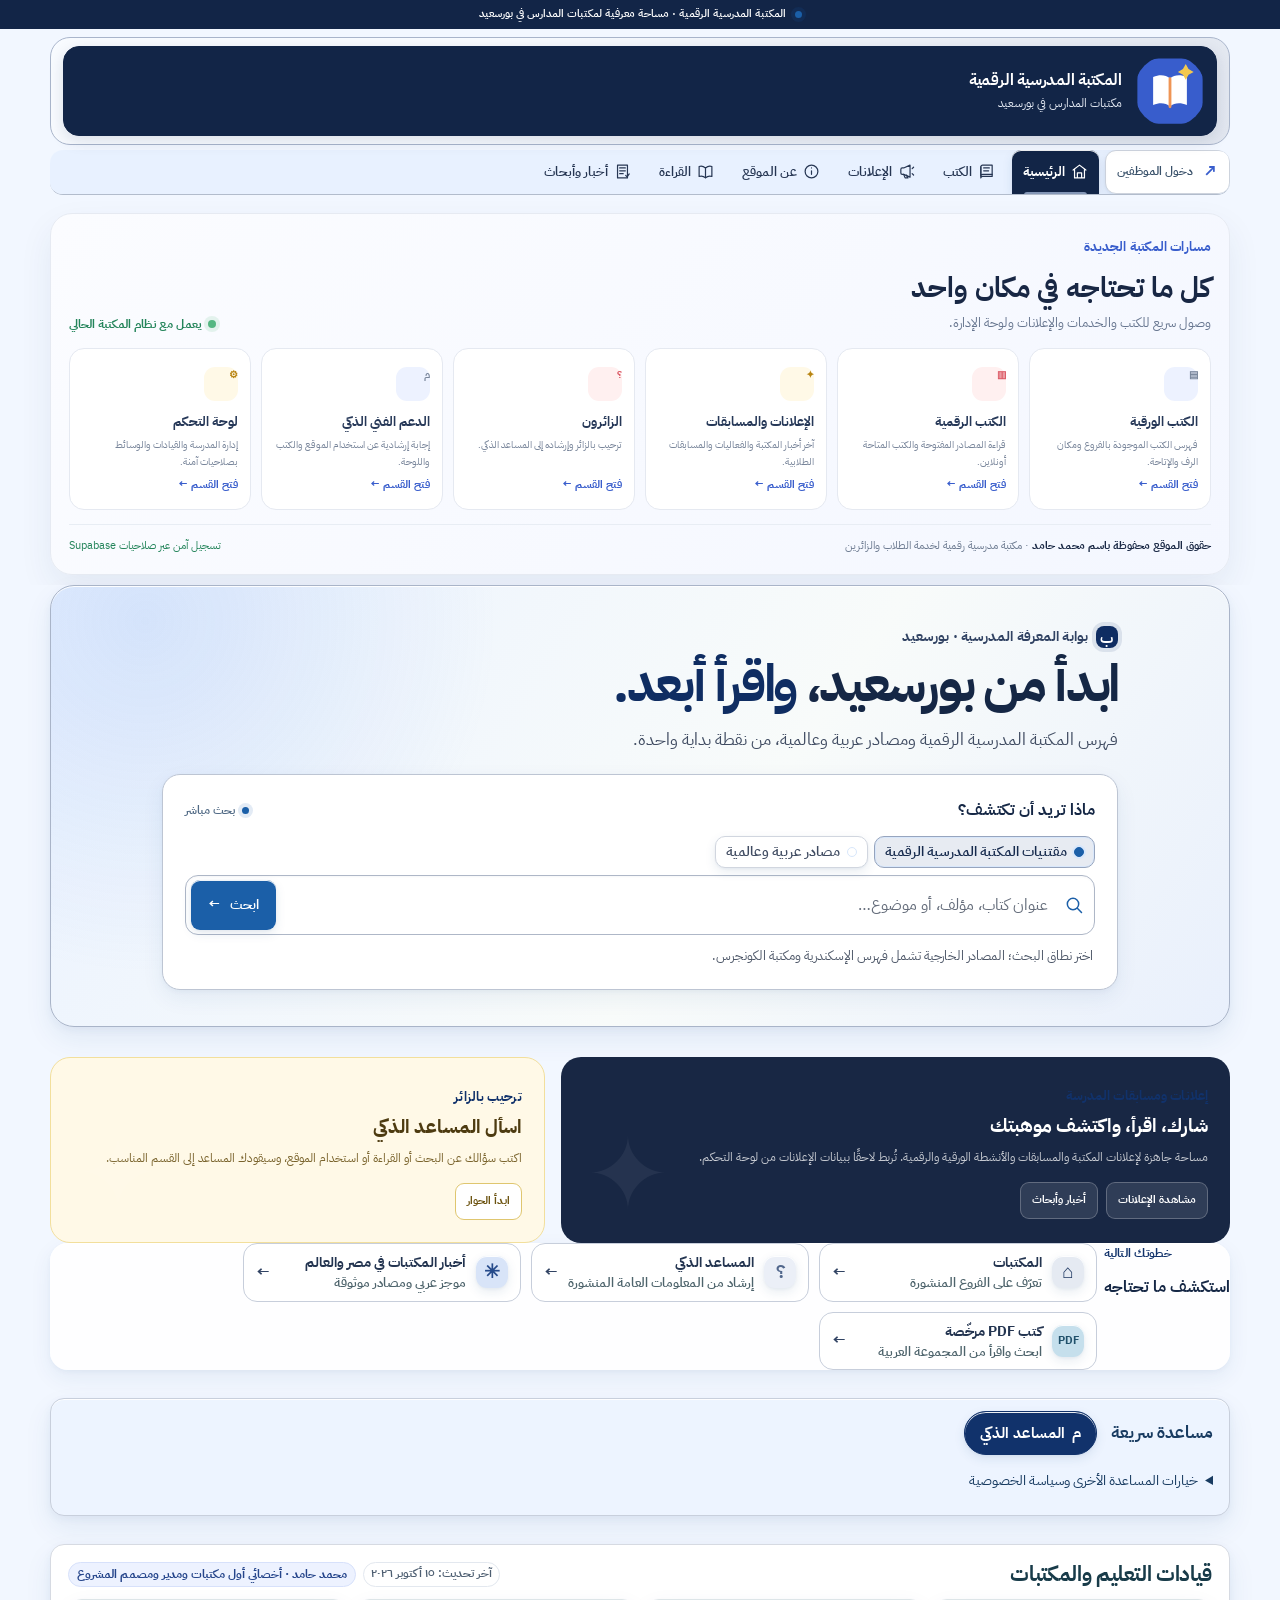
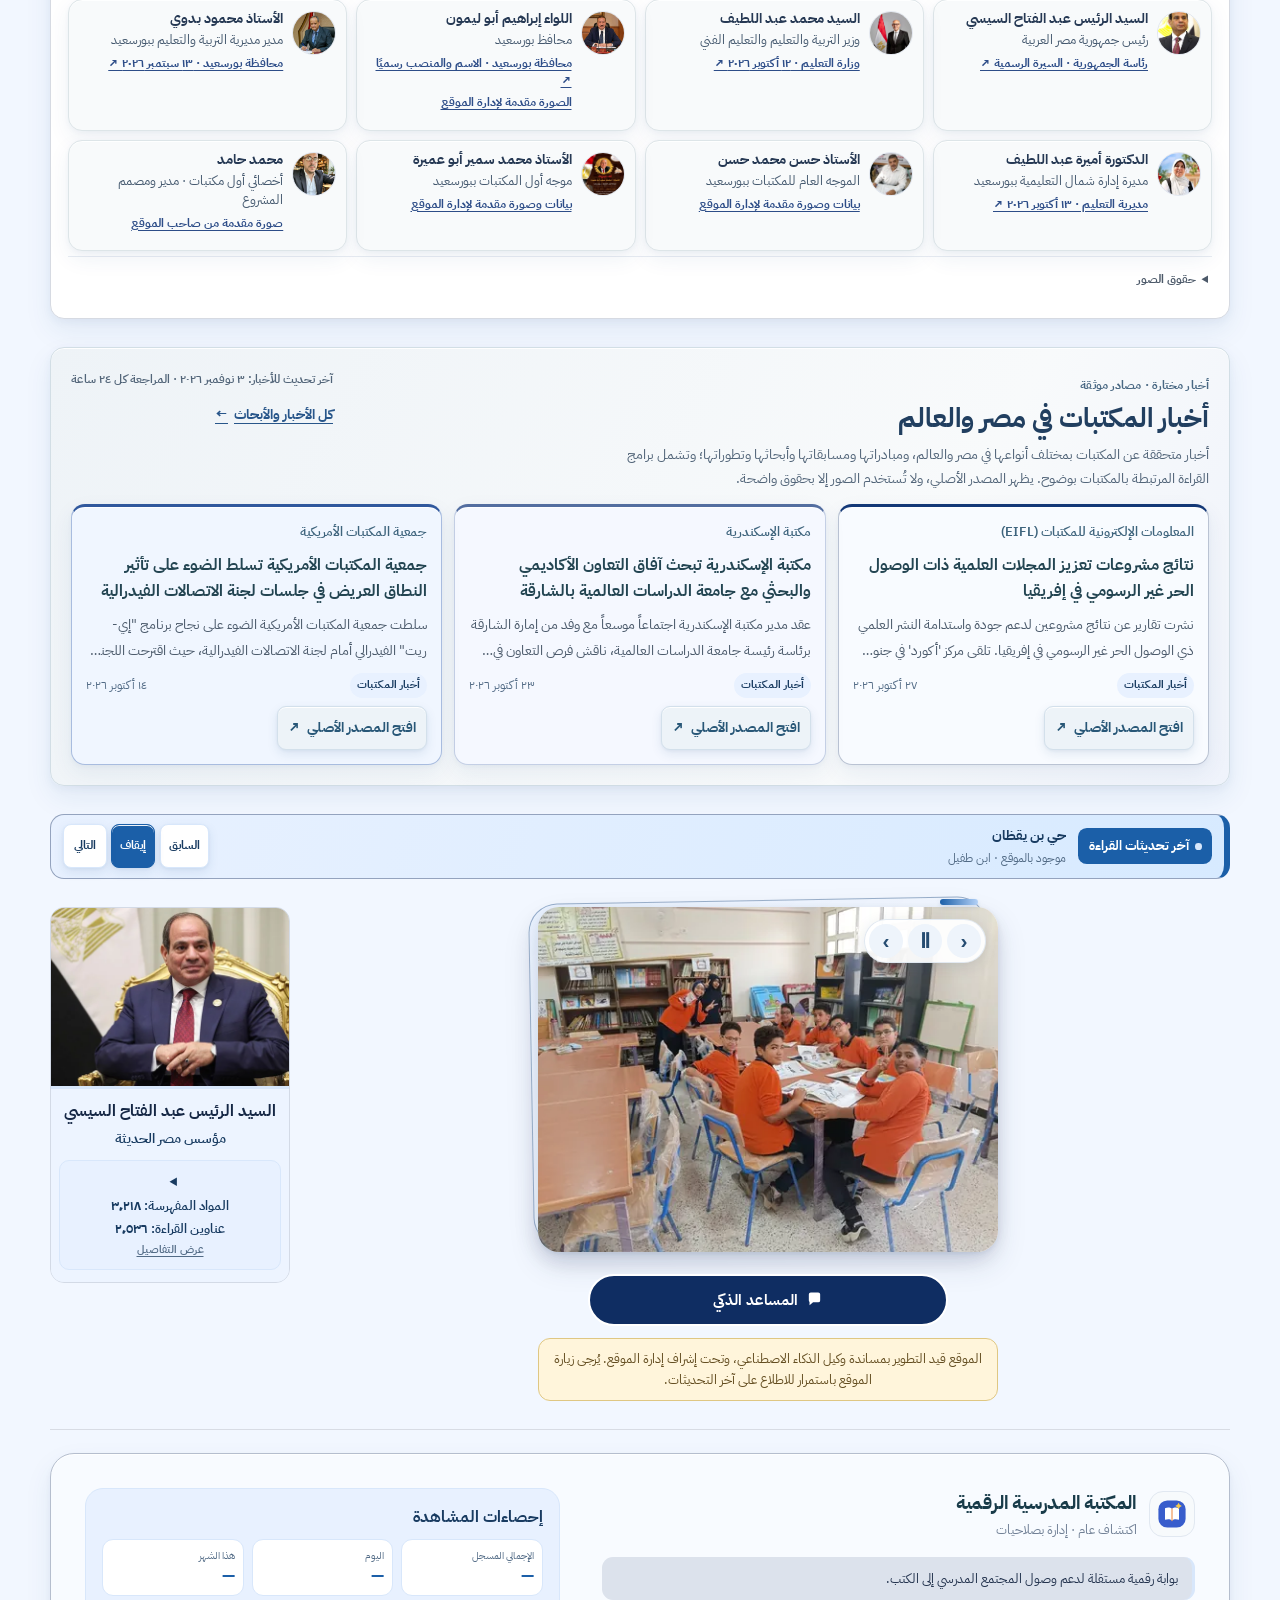
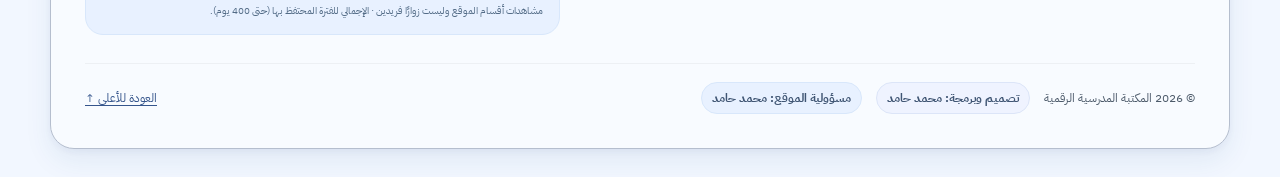
==== index.html @ 730589f3 "fix: recover staff login after network errors Apply the reviewed staff-login recovery change and its" ====
<!doctype html>
<script type="module" src="portal-upgrade.js?v=935579dff7d8c412"></script>
<html lang="ar" dir="rtl">
<head>
  <meta charset="utf-8">
  <meta name="viewport" content="width=device-width, initial-scale=1">
  <meta name="theme-color" content="#f6f8fc">
  <meta name="description" content="المكتبة المدرسية الرقمية لخدمة مكتبات المدارس في بورسعيد: ابحث عن الكتب، واستكشف القراءة الرقمية، وتابع أخبار التعليم والبحوث المفتوحة من مصادرها الأصلية.">
  <meta property="og:title" content="المكتبة المدرسية الرقمية | كتابك أقرب">
  <meta property="og:description" content="المكتبة المدرسية الرقمية لخدمة مكتبات المدارس في بورسعيد: ابحث عن الكتب، واستكشف القراءة الرقمية، وتابع أخبار التعليم والبحوث المفتوحة من مصادرها الأصلية.">
  <meta property="og:site_name" content="المكتبة المدرسية الرقمية">
  <meta property="og:locale" content="ar_EG">
  <meta property="og:type" content="website">
  <title>المكتبة المدرسية الرقمية — كتابك أقرب</title>
  <link rel="canonical" href="https://selim306306.github.io/borsaid-school-library/">
  <meta property="og:url" content="https://selim306306.github.io/borsaid-school-library/">
  <meta property="og:image" content="https://selim306306.github.io/borsaid-school-library/assets/social-preview-20261018.jpg">
  <meta property="og:image:secure_url" content="https://selim306306.github.io/borsaid-school-library/assets/social-preview-20261018.jpg">
  <meta property="og:image:type" content="image/jpeg">
  <meta property="og:image:width" content="1200">
  <meta property="og:image:height" content="630">
  <meta property="og:image:alt" content="المكتبة المدرسية الرقمية: بطاقة تعريفية تحمل عبارة «كتابك أقرب»، إلى جوار صورة رفوف كتب.">
  <meta name="twitter:card" content="summary_large_image">
  <meta name="twitter:title" content="المكتبة المدرسية الرقمية | كتابك أقرب">
  <meta name="twitter:description" content="المكتبة المدرسية الرقمية لخدمة مكتبات المدارس في بورسعيد: ابحث عن الكتب، واستكشف القراءة الرقمية، وتابع أخبار التعليم والبحوث المفتوحة من مصادرها الأصلية.">
  <meta name="twitter:image" content="https://selim306306.github.io/borsaid-school-library/assets/social-preview-20261018.jpg">
  <meta name="twitter:image:alt" content="المكتبة المدرسية الرقمية: بطاقة تعريفية تحمل عبارة «كتابك أقرب»، إلى جوار صورة رفوف كتب.">
  <link rel="icon" href="assets/mark.svg" type="image/svg+xml">
  <link rel="preconnect" href="https://fonts.googleapis.com">
  <link rel="preconnect" href="https://fonts.gstatic.com" crossorigin>
  <link href="https://fonts.googleapis.com/css2?family=IBM+Plex+Sans+Arabic:wght@400;500;600;700&display=swap" rel="stylesheet">
  <link rel="preconnect" href="https://esm.sh">
  <link rel="preconnect" href="https://eahptkwvjcnixlzlyznh.supabase.co" crossorigin>
  <link rel="preload" as="image" href="assets/header-feature-image-initial-ffd841114ce7dbe1.webp" fetchpriority="high">
  <link rel="stylesheet" href="site-bundle.css?v=4c4b52fe78ff7c58">
  <script type="module" src="school-branding-bootstrap.mjs?v=aa669c7d4430fade"></script>
  <script type="module" src="site-media-public.js?v=32e20cc432e340e7"></script>
  <script type="module" src="header-photo-carousel.js?v=7c4d773d0678a0be"></script>
  <script type="module" src="app.js?v=72667e072dc70d47"></script>
  <script type="module" src="book-catalog-assistant.js?v=da14aa037db0a967"></script>
  <script type="module" src="global-reading.js?v=5d64ca08e2de5f20"></script>
  <script type="module" src="education-research.js?v=e1dbe97e4e150c92"></script>
  <script type="module" src="site-news.js?v=85e2eaef806667c1"></script>
  <script type="module" src="open-books-live.js?v=6ca36f074c417c7b"></script>
  <script type="module" src="external-reading.js?v=75ce395ccdb7335a"></script>
  <script type="module" src="book-updates-ticker.js?v=5f6e54226ae352e1"></script>
  <script type="module" src="visitor-questions.js?v=0ae216eae071d531"></script>
  <script defer src="image-viewer.js?v=5ee695f637142162"></script>
  <script type="module" src="header-reading-summary.js?v=e1c3ffc60f46dd37"></script>
</head>
<body>
  <a class="skip-link" href="#top">تجاوز إلى المحتوى</a>
  <div class="announcement"><span class="announcement-dot"></span> المكتبة المدرسية الرقمية · مساحة معرفية لمكتبات المدارس في بورسعيد</div>
  <header class="site-header">
    <a class="brand" id="siteBrand" href="#top" aria-label="المكتبة المدرسية الرقمية">
      <span class="brand-logo-group" id="brandLogoGroup">
        <span class="brand-flag-photo-stack">
          <img id="brandDefaultLogo" width="144" height="144" loading="eager" fetchpriority="high" decoding="async" src="assets/mark.svg" alt="">
        </span>
        <img class="brand-logo-extra" id="brandGovernorateLogo" alt="شعار محافظة بورسعيد" width="34" height="34" hidden>
      </span>
      <span class="brand-copy"><strong id="siteBrandTitle">المكتبة المدرسية الرقمية</strong><span class="brand-school-identities" id="siteBrandSubtitle" aria-label="المدارس المشاركة">مكتبات المدارس في بورسعيد</span></span>
    </a>
    <nav class="desktop-nav" aria-label="التنقل الرئيسي">
      <a href="#discover">اكتشف الكتب</a>
      <a href="#branches">المكتبات</a>
      <a href="#visitorAssistant">المساعد الذكي</a>
      <a href="#features">ماذا يقدّم الموقع؟</a>
    </nav>

  </header>
  <nav class="mobile-nav section-wrap" aria-label="تنقل سريع">
    <a href="#discover">اكتشف الكتب</a>
    <a href="#branches">المكتبات</a>
    <a href="#visitorAssistant">المساعد الذكي</a>
    <a href="#features">مزايا الموقع</a>
  </nav>
  <nav class="site-tabs section-wrap" id="visitorTabs" aria-label="أقسام الموقع">
    <button class="button button-outline staff-open staff-nav-button" id="staffOpen" type="button"><span class="staff-icon" aria-hidden="true">↗</span><span class="staff-label">دخول الموظفين</span></button>
    <div class="site-view-tabs" role="tablist" aria-orientation="horizontal">
      <button class="view-tab active" id="homeTab" type="button" role="tab" aria-selected="true" aria-controls="homeView" tabindex="0" data-view="home"><svg class="view-tab-icon" viewBox="0 0 24 24" aria-hidden="true"><path d="m3 10 9-7 9 7"></path><path d="M5 9v12h14V9M9 21v-7h6v7"></path></svg><span>الرئيسية</span></button>
    <button class="view-tab" id="discoverTab" type="button" role="tab" aria-selected="false" aria-controls="discoverView" tabindex="-1" data-view="discover"><svg class="view-tab-icon" viewBox="0 0 24 24" aria-hidden="true"><path d="M4 5.5A2.5 2.5 0 0 1 6.5 3H20v16H6.5A2.5 2.5 0 0 0 4 21z"></path><path d="M4 5.5v13A2.5 2.5 0 0 1 6.5 16H20M8 7h8M8 11h7"></path></svg><span>الكتب</span></button>
    <button class="view-tab" id="branchesTab" type="button" role="tab" aria-selected="false" aria-controls="branchesView" tabindex="-1" data-view="branches" hidden><svg class="view-tab-icon" viewBox="0 0 24 24" aria-hidden="true"><path d="M3 21h18M5 21V7l7-4 7 4v14M9 10h.01M15 10h.01M9 14h.01M15 14h.01M10 21v-4h4v4"></path></svg><span>المكتبات</span></button>
    <button class="view-tab" id="announcementsTab" type="button" role="tab" aria-selected="false" aria-controls="announcementsView" tabindex="-1" data-view="announcements"><svg class="view-tab-icon" viewBox="0 0 24 24" aria-hidden="true"><path d="M4 14V9a2 2 0 0 1 2-2h2l9-4v17l-9-4H6a2 2 0 0 1-2-2z"></path><path d="m8 16 2 5h4l-2-4M20 8l2-2M20 15l2 2"></path></svg><span>الإعلانات</span></button>
    <button class="view-tab" id="aboutTab" type="button" role="tab" aria-selected="false" aria-controls="aboutView" tabindex="-1" data-view="about"><svg class="view-tab-icon" viewBox="0 0 24 24" aria-hidden="true"><circle cx="12" cy="12" r="9"></circle><path d="M12 11v5M12 7h.01"></path></svg><span>عن الموقع</span></button>
    <button class="view-tab" id="globalReadingTab" type="button" role="tab" aria-selected="false" aria-controls="globalReadingView" tabindex="-1" data-view="reading"><svg class="view-tab-icon" viewBox="0 0 24 24" aria-hidden="true"><path d="M12 7v14M12 7C9 4.5 5.5 4 3 5v14c3-.8 6.4-.4 9 2M12 7c3-2.5 6.5-3 9-2v14c-3-.8-6.4-.4-9 2"></path></svg><span>القراءة</span></button>
    <button class="view-tab" id="educationResearchTab" type="button" role="tab" aria-selected="false" aria-controls="educationResearchView" tabindex="-1" data-view="educationResearch"><svg class="view-tab-icon" viewBox="0 0 24 24" aria-hidden="true"><path d="M5 3h14v18H5zM8 7h8M8 11h8M8 15h5"></path><path d="m16.5 17.5 2 2 3-4"></path></svg><span>أخبار وأبحاث</span></button>
    </div>
  </nav>

  <main id="top" tabindex="-1">
    <section class="page-view page-home" id="homeView" data-view-panel="home" role="tabpanel" aria-labelledby="homeTab" tabindex="0">
      <section class="hero section-wrap portal-hero" aria-labelledby="hero-title">
        <div class="portal-layout">
          <div class="portal-main">
            <span class="eyebrow portal-kicker"><span class="portal-kicker-mark" aria-hidden="true">ب</span> بوابة المعرفة المدرسية · بورسعيد</span>
            <h1 id="hero-title">ابدأ من بورسعيد، <span class="portal-title-accent">واقرأ أبعد.</span></h1>
              <p class="portal-lede">فهرس المكتبة المدرسية الرقمية ومصادر عربية وعالمية، من نقطة بداية واحدة.</p>
            <div class="portal-search-panel">
              <div class="portal-search-heading"><strong>ماذا تريد أن تكتشف؟</strong><span><i aria-hidden="true"></i> بحث مباشر</span></div>
              <form id="homeDiscoveryForm" class="portal-search-form" role="search">
                <fieldset class="portal-scope">
                  <legend class="sr-only">اختر نطاق البحث</legend>
                  <label><input type="radio" name="homeSearchScope" value="catalog" checked><span>مقتنيات المكتبة المدرسية الرقمية</span></label>
                  <label><input type="radio" name="homeSearchScope" value="world"><span>مصادر عربية وعالمية</span></label>
                </fieldset>
                <div class="portal-search-row">
                  <span class="portal-search-icon" aria-hidden="true"><svg viewBox="0 0 24 24"><circle cx="10.8" cy="10.8" r="6.8"></circle><path d="m16 16 5 5"></path></svg></span>
                  <label class="sr-only" for="homeDiscoveryInput">عنوان كتاب أو مؤلف أو موضوع</label>
                  <input id="homeDiscoveryInput" type="search" minlength="2" maxlength="100" placeholder="عنوان كتاب، مؤلف، أو موضوع…" autocomplete="off" aria-describedby="homeSearchDescription" required>
                  <button class="button portal-search-submit" type="submit">ابحث <span aria-hidden="true">←</span></button>
                </div>
              </form>
              <p class="portal-search-description" id="homeSearchDescription">اختر نطاق البحث؛ المصادر الخارجية تشمل فهرس الإسكندرية ومكتبة الكونجرس.</p>
            </div>
          </div>

        </div>
      </section>
      <aside class="portal-side home-quick-links" aria-label="مسارات سريعة في الموقع">
        <div class="portal-side-heading"><span class="eyebrow">خطوتك التالية</span><strong>استكشف ما تحتاجه</strong></div>
        <nav class="portal-side-links">
          <a class="portal-side-link portal-side-library" href="#branches"><span class="portal-side-icon" aria-hidden="true">⌂</span><span class="portal-side-copy"><strong>المكتبات</strong><small>تعرّف على الفروع المنشورة</small></span><span class="portal-side-arrow" aria-hidden="true">←</span></a>
          <a class="portal-side-link portal-side-assistant" href="#visitorAssistant"><span class="portal-side-icon" aria-hidden="true">؟</span><span class="portal-side-copy"><strong>المساعد الذكي</strong><small>إرشاد من المعلومات العامة المنشورة</small></span><span class="portal-side-arrow" aria-hidden="true">←</span></a>
          <a class="portal-side-link portal-side-news" href="#educationResearch"><span class="portal-side-icon" aria-hidden="true">✳</span><span class="portal-side-copy"><strong>أخبار المكتبات في مصر والعالم</strong><small>موجز عربي ومصادر موثوقة</small></span><span class="portal-side-arrow" aria-hidden="true">←</span></a>
        </nav>
      </aside>
      <section class="visitor-pathways section-wrap compact-pathways" aria-labelledby="visitorPathwaysTitle">
        <div class="compact-pathways-bar">
          <h2 id="visitorPathwaysTitle">مساعدة سريعة</h2>
          <nav class="assistant-shortcuts" aria-label="المساعد الذكي">
            <a class="assistant-shortcut assistant-shortcut-ai" href="#visitorAssistant"><span aria-hidden="true">م</span> المساعد الذكي</a>
          </nav>
        </div>
        <details class="assistant-pathway-details">
          <summary>خيارات المساعدة الأخرى وسياسة الخصوصية</summary>
        <div class="visitor-pathway-grid">
          <article class="visitor-pathway-card visitor-pathway-ai">
            <span class="visitor-pathway-icon" aria-hidden="true">م</span>
            <h3>المساعد الذكي</h3>
            <p>إجابة عن الموقع والكتب المنشورة. عند توافر إعداد Qwen المجاني، لن يُرسل السؤال إلى Groq إلا بعد موافقتك؛ ويمكن حفظ هذه الموافقة على هذا الجهاز لتجنب تأكيدها مع كل سؤال. لا تُحفظ المحادثة ولا تصل إلى المدير عبر Telegram، وتُحجب البيانات الشخصية محليًا.</p>
            <a class="visitor-pathway-action" href="#visitorAssistant">افتح المساعد الذكي <span aria-hidden="true">←</span></a>
          </article>
          <article class="visitor-pathway-card visitor-pathway-librarian">
            <span class="visitor-pathway-icon" aria-hidden="true">؟</span>
            <h3>متابعة سؤال مع المكتبة</h3>
            <p>أرسل سؤالًا للمساعد الذكي وتابع الرد الخاص في الصفحة. تُستخدم موافقة Qwen المحفوظة على هذا الجهاز عند توافر إعداد المشروع؛ وقد يصل السؤال والرد إلى مدير الموقع عبر Telegram في مسار المتابعة. لا تكتب بيانات شخصية.</p>
            <a class="visitor-pathway-action" href="#visitorQuestions">أرسل سؤالًا للمساعد الذكي <span aria-hidden="true">←</span></a>
          </article>
          <article class="visitor-pathway-card visitor-pathway-telegram">
            <span class="visitor-pathway-icon" aria-hidden="true">↗</span>
            <h3>المساعد الذكي عبر Telegram</h3>
            <p>محادثة مستقلة للمعلومات العامة؛ يجيب تلقائيًا من المعلومات المنشورة عند توافر Qwen عبر Groq على الخطة المجانية، ويعرض إفصاح الخصوصية عند بدء المحادثة. إذا تعذر الإعداد، يوجّه للمتابعة الخاصة عبر الموقع. لا يحفظ الموقع نص المحادثة؛ لا ترسل بيانات تخص طالبًا أو موظفًا أو مستعيرًا.</p>
            <a class="visitor-pathway-action" href="https://t.me/PortSaidSchoolLibrariesBot" target="_blank" rel="noopener noreferrer">افتح المساعد الذكي عبر Telegram <span aria-hidden="true">↗</span></a>
          </article>
        </div>
        </details>
      </section>

      <section class="leadership-banner section-wrap" aria-labelledby="leadershipBannerTitle">
        <div class="leadership-banner-head">
          <div><span class="eyebrow">منظومة التعليم · بورسعيد ومصر</span><h2 class="leadership-banner-heading" id="leadershipBannerTitle">قيادات التعليم والمكتبات</h2><p class="leadership-banner-subtitle">تعريف مختصر بالقيادات ومناصبها.</p></div>
          <div class="leadership-banner-meta"><span class="leadership-verified" id="leadershipVerifiedDate">آخر تحديث: ١٥ أكتوبر ٢٠٢٦</span><span class="leadership-owner">محمد حامد · أخصائي أول مكتبات ومدير ومصمم المشروع</span></div>
        </div>
        <ul class="leadership-list" id="leadershipList" aria-label="القيادات التعليمية والإدارية">
          <li class="leadership-person"><img class="leadership-photo" src="assets/leader-sisi.jpg" alt="صورة السيد الرئيس عبد الفتاح السيسي" width="382" height="507" loading="lazy" decoding="async"><div class="leadership-person-copy"><strong class="leadership-person-name">السيد الرئيس عبد الفتاح السيسي</strong><span class="leadership-person-title">رئيس جمهورية مصر العربية</span><a class="leadership-person-source" href="https://www.presidency.eg/ar/%D8%A7%D9%84%D8%B1%D8%A6%D8%A7%D8%B3%D8%A9/%D8%A7%D9%84%D8%B1%D8%A6%D9%8A%D8%B3/" target="_blank" rel="noopener noreferrer">رئاسة الجمهورية · السيرة الرسمية ↗</a></div></li>
          <li class="leadership-person"><img class="leadership-photo" src="assets/leader-mohamed-abdel-latif.jpg" alt="صورة السيد محمد عبد اللطيف" width="852" height="956" loading="lazy" decoding="async"><div class="leadership-person-copy"><strong class="leadership-person-name">السيد محمد عبد اللطيف</strong><span class="leadership-person-title">وزير التربية والتعليم والتعليم الفني</span><a class="leadership-person-source" href="https://moe.gov.eg/what-s-on/news/oct12-2026/" target="_blank" rel="noopener noreferrer">وزارة التعليم · ١٢ أكتوبر ٢٠٢٦ ↗</a></div></li>
          <li class="leadership-person"><img class="leadership-photo leadership-photo-governor" src="assets/leader-ibrahim-abo-limon.webp" alt="صورة اللواء إبراهيم أبو ليمون، محافظ بورسعيد" width="720" height="634" loading="lazy" decoding="async"><div class="leadership-person-copy"><strong class="leadership-person-name">اللواء إبراهيم أبو ليمون</strong><span class="leadership-person-title">محافظ بورسعيد</span><a class="leadership-person-source" href="https://www.portsaid.gov.eg/News/details/111377" target="_blank" rel="noopener noreferrer">محافظة بورسعيد · الاسم والمنصب رسميًا ↗</a><span class="leadership-person-source">الصورة مقدمة لإدارة الموقع</span></div></li>
          <li class="leadership-person"><img class="leadership-photo leadership-photo-badawi" src="assets/leader-mohamed-badawi.jpg" alt="صورة الأستاذ محمود بدوي" width="720" height="576" loading="lazy" decoding="async"><div class="leadership-person-copy"><strong class="leadership-person-name">الأستاذ محمود بدوي</strong><span class="leadership-person-title">مدير مديرية التربية والتعليم ببورسعيد</span><a class="leadership-person-source" href="https://www.portsaid.gov.eg/News/details/111273" target="_blank" rel="noopener noreferrer">محافظة بورسعيد · ١٣ سبتمبر ٢٠٢٦ ↗</a></div></li>
          <li class="leadership-person"><img class="leadership-photo leadership-photo-amira" src="assets/leader-amira-abdel-latif.jpg" alt="صورة الدكتورة أميرة عبد اللطيف" width="236" height="609" loading="lazy" decoding="async"><div class="leadership-person-copy"><strong class="leadership-person-name">الدكتورة أميرة عبد اللطيف</strong><span class="leadership-person-title">مديرة إدارة شمال التعليمية ببورسعيد</span><a class="leadership-person-source" href="https://www.facebook.com/portsedu/posts/1658923188931060/" target="_blank" rel="noopener noreferrer">مديرية التعليم · ١٣ أكتوبر ٢٠٢٦ ↗</a></div></li>
          <li class="leadership-person"><img class="leadership-photo leadership-photo-hassan" src="assets/leader-hassan-mohamed-hassan.jpg" alt="صورة الأستاذ حسن محمد حسن" width="371" height="408" loading="lazy" decoding="async"><div class="leadership-person-copy"><strong class="leadership-person-name">الأستاذ حسن محمد حسن</strong><span class="leadership-person-title">الموجه العام للمكتبات ببورسعيد</span><span class="leadership-person-source">بيانات وصورة مقدمة لإدارة الموقع</span></div></li>
          <li class="leadership-person"><img class="leadership-photo leadership-photo-first-supervisor" src="assets/library-first-supervisor-mohamed-sameer.jpg" alt="صورة تعريفية للأستاذ محمد سمير أبو عميرة، موجه أول المكتبات ببورسعيد" width="720" height="712" loading="lazy" decoding="async"><div class="leadership-person-copy"><strong class="leadership-person-name">الأستاذ محمد سمير أبو عميرة</strong><span class="leadership-person-title">موجه أول المكتبات ببورسعيد</span><span class="leadership-person-source">بيانات وصورة مقدمة لإدارة الموقع</span></div></li>
          <li class="leadership-person"><img class="leadership-photo leadership-photo-hamed" src="assets/project-owner-mohamed-hamed.webp" alt="صورة محمد حامد، أخصائي أول مكتبات ومدير ومصمم المشروع" width="600" height="800" loading="lazy" decoding="async"><div class="leadership-person-copy"><strong class="leadership-person-name">محمد حامد</strong><span class="leadership-person-title">أخصائي أول مكتبات · مدير ومصمم المشروع</span><span class="leadership-person-source">صورة مقدمة من صاحب الموقع</span></div></li>
        </ul>
        <details class="leadership-photo-credits" id="leaderImageCredits">
          <summary>حقوق الصور</summary>
          <ul class="leadership-credits-list">
            <li>عبد الفتاح السيسي: المكتب الرئاسي الروسي / <bdi>Kremlin.ru</bdi> · <a href="https://commons.wikimedia.org/wiki/File:Abdel_Fattah_el-Sisi.jpg" target="_blank" rel="noopener noreferrer">Wikimedia Commons</a> · <a href="https://creativecommons.org/licenses/by/4.0/" target="_blank" rel="noopener noreferrer">CC BY 4.0</a>؛ قصّ بصري لملاءمة البطاقة.</li>
            <li>محمد عبد اللطيف: وزارة التربية والتعليم المصرية · <a href="https://commons.wikimedia.org/wiki/File:Mohamed_Abdel_Latif.jpg" target="_blank" rel="noopener noreferrer">مصدر الصورة والملك العام</a> وفق المادة ١٤١ لسنة ٢٠٠٢.</li>
            <li>صور أميرة عبد اللطيف، ومحمود بدوي، وحسن محمد حسن، ومحمد سمير أبو عميرة، ومحمد حامد: مقدمة لإدارة الموقع.</li>
          </ul>
        </details>
      </section>

    <section class="home-guide section-wrap" id="homeGuide" aria-labelledby="homeGuideTitle">
      <div class="home-guide-heading">
        <div><span class="eyebrow">دليل الزائر</span><h2 id="homeGuideTitle">اكتشف، تحقّق، ثم اختر خطوتك</h2></div>
        <p>مسار بسيط للبحث عن كتاب وفهم بياناته قبل زيارة المكتبة.</p>
      </div>
      <div class="home-guide-grid">
        <article class="home-guide-card">
          <span class="guide-step" aria-hidden="true">١</span>
          <h3>ابدأ بالبحث</h3>
          <p>اكتب عنوان الكتاب أو اسم مؤلفه أو رقمه العام. ويمكنك اختيار مكتبة أو الاقتصار على النسخ المسجلة كمتاحة.</p>
          <a class="home-card-link" href="#discover">انتقل إلى فهرس الكتب <span aria-hidden="true">←</span></a>
        </article>
        <article class="home-guide-card">
          <span class="guide-step" aria-hidden="true">٢</span>
          <h3>افهم حالة النسخة</h3>
          <p><strong>متاح</strong> تعني أن السجل المنشور يذكر نسخة متاحة؛ و<strong>غير متاح الآن</strong> تعني أنه لا تظهر نسخة متاحة في ذلك السجل. قد تتغير الحالة قبل الزيارة.</p>
          <a class="home-card-link" href="#branches">راجع بيانات المكتبات <span aria-hidden="true">←</span></a>
        </article>
        <article class="home-guide-card">
          <span class="guide-step" aria-hidden="true">٣</span>
          <h3>لم تظهر نتيجة؟</h3>
          <p>قد لا يكون الكتاب مسجلاً أو منشوراً بعد. خلوّ نتائج الفهرس لا يعني خلوّ رفوف المكتبة؛ لا تظهر إلا السجلات التي تنشرها المكتبة.</p>
          <a class="home-card-link" href="#discover">جرّب بحثاً آخر <span aria-hidden="true">←</span></a>
        </article>
      </div>
      <aside class="home-visit-note" aria-label="معلومات مهمة للزائر">
        <span class="home-note-icon" aria-hidden="true">i</span>
        <div class="home-note-copy"><strong>قبل الزيارة</strong><p>الفهرس يعرض بيانات عامة تنشرها المكتبات فقط، والموقع يستضيف ثلاثة ملفات PDF عربية محفوظة في قسم القراءة الرقمية، وبجوارها مكتبة موسّعة لكتب ومجلدات عربية بقارئات كاملة لدى مصادرها الرسمية. لا يدير الموقع الإعارة أو الحجز إلكترونياً.</p></div>
        <nav class="home-quick-links" aria-label="روابط سريعة للزائر">
          <a href="#branches">المكتبات</a><a href="#announcements">تنبيهات الزيارة</a><a href="#visitorAssistant">أسئلة عن الاستخدام</a><a href="#globalReading">مصادر الكتب</a><a href="#educationResearch">أخبار وأبحاث</a>
        </nav>
      </aside>
    </section>
    <section class="home-reading section-wrap" id="readingSources" aria-labelledby="readingSourcesTitle">
      <div class="home-reading-heading">
        <div><span class="eyebrow">قراءة واكتشاف</span><h2 id="readingSourcesTitle">مصادر رقمية عربية وعالمية</h2></div>
        <p>روابط إلى مواقعها الأصلية؛ ليست نتائج كتب مدمجة في فهرس المكتبة المدرسية الرقمية.</p>
      </div>
      <div class="reading-source-grid">
        <article class="reading-source-card">
          <span class="reading-source-kind">كتب عربية مجانية</span>
          <h3>صفحات · مؤسسة هنداوي</h3>
          <p>مكتبة عربية غير ربحية تتيح كتباً للقراءة من الموقع الأصلي؛ قد تتطلب بعض المزايا حساباً لدى المصدر.</p>
          <a class="reading-source-link" href="https://www.safahat.org/books/" target="_blank" rel="noopener noreferrer">تصفّح كتب صفحات <span aria-hidden="true">↗</span><span class="sr-only">يفتح في موقع خارجي</span></a>
        </article>
        <article class="reading-source-card">
          <span class="reading-source-kind reading-source-kind-red">نصوص حرة بالعربية</span>
          <h3>ويكي مصدر العربية</h3>
          <p>نصوص من الملكية العامة أو برخصة حرة؛ تحقّق من حقوق كل عمل، فهي تختلف بحسب بلد النشر.</p>
          <a class="reading-source-link" href="https://ar.wikisource.org/wiki/الصفحة_الرئيسية" target="_blank" rel="noopener noreferrer">افتح ويكي مصدر <span aria-hidden="true">↗</span><span class="sr-only">يفتح في موقع خارجي</span></a>
        </article>
        <article class="reading-source-card">
          <span class="reading-source-kind reading-source-kind-yellow">كلاسيكيات عالمية</span>
          <h3>Project Gutenberg</h3>
          <p>كتب مجانية كثيرة، معظمها بالإنجليزية ومن الملكية العامة في الولايات المتحدة؛ تحقّق من حقوق العنوان في بلدك.</p>
          <a class="reading-source-link" href="https://www.gutenberg.org/" target="_blank" rel="noopener noreferrer">ابحث في Gutenberg <span aria-hidden="true">↗</span><span class="sr-only">يفتح في موقع خارجي</span></a>
        </article>
        <article class="reading-source-card">
          <span class="reading-source-kind">فهرس كتب عربي</span>
          <h3>فهرس مكتبة الإسكندرية</h3>
          <p>ابحث في بيانات مقتنيات المكتبة وفهرسها الإلكتروني؛ وجود سجل لا يعني أن نص الكتاب متاح للقراءة الرقمية.</p>
          <a class="reading-source-link" href="https://balis.bibalex.org/AR/OPAC/Home/SearchOpac" target="_blank" rel="noopener noreferrer">افتح فهرس الإسكندرية <span aria-hidden="true">↗</span><span class="sr-only">يفتح في موقع خارجي</span></a>
        </article>
        <article class="reading-source-card">
          <span class="reading-source-kind reading-source-kind-yellow">فهرس ومجموعات رقمية</span>
          <h3>مكتبة الكونجرس</h3>
          <p>ابحث في سجلات الكتب والمجموعات. خدمة البحث وواجهة API العامة لا تحتاجان اشتراكاً سنوياً؛ وتختلف قراءة المواد بحسب السجل والحقوق.</p>
          <a class="reading-source-link" href="https://www.loc.gov/books/" target="_blank" rel="noopener noreferrer">ابحث في كتب مكتبة الكونجرس <span aria-hidden="true">↗</span><span class="sr-only">يفتح في موقع خارجي</span></a>
        </article>
        <article class="reading-source-card">
          <span class="reading-source-kind reading-source-kind-red">موارد تعليمية وبحثية</span>
          <h3>بنك المعرفة المصري</h3>
          <p>بوابة موارد تعليمية وبحثية؛ يتطلب الوصول التسجيل وقد يختلف حسب فئة المستخدم والمؤسسة وشروط المنصة. نعرضه كوصلة إرشادية فقط.</p>
          <a class="reading-source-link" href="https://www.ekb.eg/" target="_blank" rel="noopener noreferrer">افتح بنك المعرفة المصري <span aria-hidden="true">↗</span><span class="sr-only">يفتح في موقع خارجي</span></a>
        </article>
        <article class="reading-source-card">
          <span class="reading-source-kind reading-source-kind-yellow">كتب عربية كاملة في المجال العام</span>
          <h3>المجموعات العربية على الإنترنت · ACO</h3>
          <p>مكتبة رقمية عربية تعرض الكتب المتاحة للقراءة عبر قارئها وروابط PDF لدى المصدر.</p>
          <a class="reading-source-link" href="https://aco.dlib.nyu.edu/" target="_blank" rel="noopener noreferrer">استكشف الكتب واقرأها <span aria-hidden="true">↗</span><span class="sr-only">يفتح في موقع خارجي</span></a>
        </article>
        <article class="reading-source-card">
          <span class="reading-source-kind reading-source-kind-red">كتب ومواد مكتبة الإسكندرية</span>
          <h3>مستودع الأصول الرقمية · DAR</h3>
          <p>تتيح المكتبة قراءة الكتب التي انتهت حقوق ملكيتها؛ أما الحقوق السارية فتُقرأ داخل مبنى المكتبة فقط.</p>
          <a class="reading-source-link" href="https://dar.bibalex.org/ar//landingPage/landingPage.aspx" target="_blank" rel="noopener noreferrer">ابحث في مستودع DAR <span aria-hidden="true">↗</span><span class="sr-only">يفتح في موقع خارجي</span></a>
        </article>
        <article class="reading-source-card">
          <span class="reading-source-kind reading-source-kind-yellow">أرشيف الخليج والمنطقة</span>
          <h3>مكتبة قطر الرقمية</h3>
          <p>مواد أرشيفية مجانية عن تاريخ وثقافة الخليج؛ أرشيف تاريخي لا فهرس كتب مدرسية.</p>
          <a class="reading-source-link" href="https://www.qdl.qa/%D8%A7%D9%84%D8%B9%D8%B1%D8%A8%D9%8A%D8%A9" target="_blank" rel="noopener noreferrer">استكشف أرشيف قطر الرقمي <span aria-hidden="true">↗</span><span class="sr-only">يفتح في موقع خارجي</span></a>
        </article>
      </div>
      <aside class="reading-rights-note" aria-label="حدود الربط والحقوق">
        <strong>حدود الربط والحقوق</strong>
        <p>هذه مصادر خارجية مستقلة؛ لا ننسخ الكتب أو نخلط نتائجها بمقتنيات بورسعيد. فهرس الإسكندرية يعرض سجلات ببليوجرافية ولا يضمن قراءة رقمية. واجهة البحث العامة لمكتبة الكونجرس لا تحتاج اشتراكاً سنوياً، لكن وجود صيغة إلكترونية لا يعني دائماً نصاً كاملاً أو قراءة مجانية. بنك المعرفة يتبع شروط تسجيل وإتاحة خاصة به. لا نستضيف نصاً إلا بترخيص يسمح بذلك. <a class="reading-rights-reference" href="https://www.loc.gov/apis/" target="_blank" rel="noopener noreferrer">توثيق واجهات مكتبة الكونجرس <span aria-hidden="true">↗</span><span class="sr-only">يفتح في موقع خارجي</span></a>.</p>
      </aside>
    </section>
      <section class="home-news-section section-wrap" id="homeNews" aria-labelledby="homeNewsTitle">
              <header class="home-news-heading">
                <div><span class="eyebrow">أخبار مختارة · مصادر موثقة</span><h2 id="homeNewsTitle">أخبار المكتبات في مصر والعالم</h2></div>
                <div class="home-news-meta"><span class="news-updated" id="homeNewsUpdated">جارٍ تحميل آخر الأخبار…</span><a href="#educationResearch">كل الأخبار والأبحاث <span aria-hidden="true">←</span></a></div>
              </header>
              <p class="home-news-intro">أخبار متحققة عن المكتبات بمختلف أنواعها في مصر والعالم، ومبادراتها ومسابقاتها وأبحاثها وتطوراتها؛ وتشمل برامج القراءة المرتبطة بالمكتبات بوضوح. يظهر المصدر الأصلي، ولا تُستخدم الصور إلا بحقوق واضحة.</p>
              <p class="home-news-status" id="homeNewsStatus" role="status" aria-live="polite"></p>
              <div class="education-news-grid home-news-grid live-news-grid" id="homeNewsGrid" aria-live="polite" aria-busy="true"></div>
            </section>

    </section>
    <section class="page-view global-reading-view" id="globalReadingView" data-view-panel="reading" role="tabpanel" aria-labelledby="globalReadingTab" tabindex="0" hidden>
      <section class="global-reading-section section-wrap" id="globalReading" aria-labelledby="globalReadingTitle">
        <div class="global-reading-heading">
          <div><span class="eyebrow">اقرأ أولاً · الفهرس ثانياً</span><h1 id="globalReadingTitle">كتب عربية ومصادر للقراءة</h1><p>ابدأ بكتب كاملة مرخّصة للقراءة هنا، ثم انتقل إلى مكتبات رقمية عربية. البحث الفهرسي أدناه اختياري ولا يعرض نص الكتاب بذاته.</p></div>
          <span class="global-reading-stamp">كتب قابلة للقراءة · مصادر رسمية</span>
        </div>
        <section class="arabic-library-sources" aria-labelledby="arabicLibrarySourcesTitle">
          <h2 id="arabicLibrarySourcesTitle">مكتبات ومصادر عربية</h2>
          <p>كل رابط يفتح الجهة الأصلية؛ تختلف الإتاحة بحسب العنوان والحقوق والتسجيل المطلوب.</p>
          <div class="arabic-library-source-grid">
            <article class="arabic-library-source"><strong>بنك المعرفة المصري</strong><span>بوابة موارد تعليمية وبحثية. يتطلب التسجيل، وقد تختلف الموارد المتاحة حسب الفئة وشروط الجهة الناشرة.</span><a href="https://www.ekb.eg/" target="_blank" rel="noopener noreferrer">دخول بنك المعرفة المصري ↗</a></article>
            <article class="arabic-library-source"><strong>مستودع مكتبة الإسكندرية · DAR</strong><span>اقرأ الكتب التي انتهت حقوق ملكيتها؛ الكتب ذات الحقوق السارية متاحة داخل المكتبة فقط.</span><a href="https://dar.bibalex.org/ar//landingPage/landingPage.aspx" target="_blank" rel="noopener noreferrer">افتح مستودع DAR ↗</a></article>
            <article class="arabic-library-source"><strong>المجموعات العربية على الإنترنت · ACO</strong><span>كتب عربية في المجال العام مع قارئ كامل وروابط PDF يقدمها المصدر.</span><a href="https://aco.dlib.nyu.edu/searchcollections" target="_blank" rel="noopener noreferrer">ابحث في الكتب المفتوحة ↗</a></article>
            <article class="arabic-library-source"><strong>مكتبة قطر الرقمية</strong><span>أرشيف مجاني للمواد التاريخية والثقافية عن الخليج والمنطقة، وليس مكتبة كتب مدرسية.</span><a href="https://www.qdl.qa/%D8%A7%D9%84%D8%B9%D8%B1%D8%A8%D9%8A%D8%A9" target="_blank" rel="noopener noreferrer">استكشف الأرشيف ↗</a></article>
          </div>
          <article class="arabic-library-featured"><div><strong>قارئ كتاب عربي مفتوح من مجموعة ACO</strong><p>اقرأ الكتاب لدى المصدر مباشرةً؛ لا ننسخ ملفه أو نستضيف نسخة منه.</p></div><a href="https://aco.dlib.nyu.edu/book/princeton_aco000320/1" target="_blank" rel="noopener noreferrer">افتح القارئ لدى ACO ↗</a></article>
        </section>
        <details class="catalog-search-details">
          <summary>بحث فهرسي اختياري — سجلات فقط، لا يعرض نص الكتاب</summary>
          <div class="catalog-search-details-body">
          <h2 class="catalog-search-heading">بحث في بيانات فهرس مكتبة الإسكندرية ومكتبة الكونجرس</h2>
          <p class="catalog-search-description">يمكنك البحث في السجلات ثم فتح الكتاب لدى المصدر إذا كان متاحاً بحقوق تسمح بذلك.</p>
        <aside class="global-reading-source-note"><span class="global-reading-source-icon" aria-hidden="true">i</span><span><strong>مصادر مستقلة:</strong> فهرس الإسكندرية ببليوجرافي، وبحث الكونجرس يعرض بياناته وموارده الرقمية عند تسجيلها. لا تُدمج النتائج مع فهرس بورسعيد؛ عبارة البحث تُرسل فقط إلى المصدر الذي تختاره ولا تُرسل إلى نموذج ذكاء اصطناعي أو تُخزّن على هذا الموقع.</span></aside>
        <form id="globalReadingForm" class="global-reading-form" role="search">
          <div class="global-reading-field"><label for="globalReadingInput">عنوان أو مؤلف أو موضوع</label><input id="globalReadingInput" type="search" maxlength="100" placeholder="مثال: نجيب محفوظ، الفضاء، The Hobbit" autocomplete="off" aria-describedby="globalReadingPrivacy" required></div>
          <div class="global-reading-field"><label for="globalReadingSource">مصدر البحث</label><select id="globalReadingSource"><option value="alexandria" selected>فهرس مكتبة الإسكندرية</option><option value="loc">مكتبة الكونجرس</option></select></div>
          <button class="button button-primary global-reading-submit" type="submit">ابحث في المصدر <span aria-hidden="true">←</span></button>
        </form>
        <label class="global-reading-filter" id="globalReadingDigitalFilter" hidden><input id="globalReadingOnlineOnly" type="checkbox"><span>إظهار السجلات التي تسجل صيغة إلكترونية فقط؛ لا يعني ذلك أن النص كامل أو مجاني.</span></label>
        <div class="global-reading-suggestions" aria-label="عمليات بحث مقترحة"><span class="global-reading-suggestions-label">جرّب:</span><button class="global-reading-suggestion" type="button" data-query="نجيب محفوظ">نجيب محفوظ</button><button class="global-reading-suggestion" type="button" data-query="أدب عربي">أدب عربي</button><button class="global-reading-suggestion" type="button" data-query="الفضاء للأطفال">الفضاء للأطفال</button><button class="global-reading-suggestion" type="button" data-query="The Hobbit">The Hobbit</button></div>
        <p class="global-reading-privacy" id="globalReadingPrivacy">في الإسكندرية يفتح البحث في فهرس BALIS الرسمي؛ وفي الكونجرس تُجلب نتائج فهرس الكتب مباشرة من API العامة. لا توجد نتائج تجريبية، ولا نحمّل النصوص المحمية أو نرفع كتباً إلى الموقع.</p>
        <p class="global-reading-status" id="globalReadingStatus" role="status" aria-live="polite">اكتب عنواناً أو مؤلفاً لبدء البحث المباشر.</p>
        <div class="global-reading-grid" id="globalReadingResults" aria-live="polite" aria-busy="false"></div>
        <div class="global-reading-more-row"><button class="button button-outline" id="globalReadingMore" type="button" hidden>تحميل المزيد من النتائج</button></div>
        <aside class="global-reading-boundary"><strong>السجل الرقمي لا يعني دائماً كتاباً كاملاً أو قراءة مجانية</strong><p>فهرس الإسكندرية يعرض البيانات الببليوجرافية والمقتنيات. في نتائج الكونجرس تظهر الصيغة الإلكترونية فقط عندما يسجلها المصدر؛ والفلتر يستبعد السجلات التي يذكر LOC أن الوصول الكامل إليها مقيّد داخل المكتبة، لكن حقوق القراءة وشروطها تظل لدى المصدر. لا نوفر دخولاً إلى اشتراكات أو محتوى غير مرخّص. <a href="https://www.loc.gov/apis/json-and-yaml/requests/" target="_blank" rel="noopener noreferrer">توثيق API مكتبة الكونجرس <span aria-hidden="true">↗</span></a></p></aside>
        <p class="global-reading-footnote">المصادر: <a href="https://balis.bibalex.org/AR/OPAC/Home/SearchOpac" target="_blank" rel="noopener noreferrer">فهرس مكتبة الإسكندرية</a> و<a href="https://www.loc.gov/books/" target="_blank" rel="noopener noreferrer">فهرس الكتب في مكتبة الكونجرس</a>. السجلات الخارجية لا تثبت وجود نسخة في المكتبة المدرسية الرقمية.</p>
          </div>
        </details>
      </section>
    </section>
    <section class="page-view education-research-view" id="educationResearchView" data-view-panel="educationResearch" role="tabpanel" aria-labelledby="educationResearchTab" tabindex="0" hidden>
      <section class="education-research-section section-wrap" id="educationResearch" aria-labelledby="educationResearchTitle">
        <header class="education-research-heading">
          <div><span class="eyebrow">موجز عربي · مصدر أصلي</span><h1 id="educationResearchTitle">أخبار المكتبات في مصر والعالم</h1><p>خلاصات عربية واضحة لأخبار المكتبات المتحققة، مع رابط كل مصدر أصلي؛ وأسفلها بحث مباشر في بيانات الأوراق والمنشورات التعليمية المفتوحة.</p></div>
          <span class="education-research-stamp">أخبار عربية · أبحاث مفتوحة</span>
        </header>
        <aside class="education-research-intro"><span class="education-research-icon" aria-hidden="true">i</span><div><strong>ماذا ستجد هنا؟</strong><p>ملخصات وترجمات عربية موجزة للأخبار، تليها روابط المصادر للتحقق. أما البحث في OpenAlex ففهرسة آلية لا تثبت التحكيم العلمي ولا تضمن توفر ملف PDF مجانيّ؛ راجع شروط المصدر قبل الاستخدام.</p></div></aside>

        <section class="education-news-section" aria-labelledby="educationNewsTitle">
          <div class="education-section-heading"><div><span class="eyebrow">ملخصات آلية · مصادر موثوقة</span><h2 id="educationNewsTitle">أرشيف أخبار المكتبات</h2><p>يشمل النطاق المكتبات العامة والمدرسية والأكاديمية والوطنية والمتخصصة والرقمية، ومبادراتها ومسابقاتها وأبحاثها وتطوراتها، وبرامج القراءة ذات الصلة الواضحة بالمكتبات. تبقى المواد التاريخية محفوظة كما هي، مع تاريخ كل خبر ومصدره. فترة المراجعة المحددة ٢٤ ساعة.</p></div></div>
          <p class="education-news-status" id="educationNewsStatus" role="status" aria-live="polite"></p>
          <div class="education-news-grid live-news-grid" id="educationNewsGrid" aria-live="polite" aria-busy="true"></div>
          <nav class="news-pagination" id="educationNewsPagination" aria-label="التنقل بين صفحات أرشيف الأخبار" hidden>
            <button class="button button-outline news-page-button" id="educationNewsPrevious" type="button" aria-label="صفحة الأخبار السابقة" aria-controls="educationNewsGrid">السابق</button>
            <span class="news-pagination-summary" id="educationNewsPageSummary" aria-live="polite"></span>
            <button class="button button-outline news-page-button" id="educationNewsNext" type="button" aria-label="صفحة الأخبار التالية" aria-controls="educationNewsGrid">التالي</button>
          </nav>
          <p class="education-feed-note" id="educationNewsUpdated">سيعرض الموجز فقط أخبارًا يمكن التحقق من مصدرها وتاريخها؛ لا يعني ظهور خبر تأييدًا أو شراكة مع الجهة الناشرة.</p>
        </section>

        <section class="education-papers-section" aria-labelledby="educationPapersTitle">
          <div class="education-section-heading"><div><span class="eyebrow">بحث مباشر · OpenAlex</span><h2 id="educationPapersTitle">ابحث في الأوراق والدوريات التعليمية</h2><p>بيانات بحثية من فهرس عالمي؛ يعرض هذا البحث السجلات التي يصنفها OpenAlex مفتوحة الوصول، مرتبةً بالأحدث.</p></div></div>
          <form class="education-research-form" id="educationResearchForm" role="search">
            <div class="education-research-field"><label for="educationResearchInput">موضوع أو عنوان أو مؤلف</label><input id="educationResearchInput" type="search" maxlength="120" autocomplete="off" placeholder="مثال: inclusive education أو teacher education" aria-describedby="educationResearchPrivacy" required></div>
            <div class="education-research-field"><label for="educationResearchPeriod">الفترة الزمنية</label><select id="educationResearchPeriod"><option value="10">آخر 10 سنوات</option><option value="5">آخر 5 سنوات</option><option value="all">كل السنوات</option></select></div>
            <button class="button button-primary education-research-submit" type="submit">ابحث في الأبحاث <span aria-hidden="true">←</span></button>
          </form>
          <div class="education-research-suggestions" aria-label="موضوعات بحث مقترحة"><span class="education-research-suggestions-label">موضوعات مقترحة:</span><button class="education-research-suggestion" type="button" data-query="inclusive education">التعليم الدامج</button><button class="education-research-suggestion" type="button" data-query="teacher education">إعداد المعلمين</button><button class="education-research-suggestion" type="button" data-query="educational technology">تكنولوجيا التعليم</button><button class="education-research-suggestion" type="button" data-query="school leadership">القيادة المدرسية</button></div>
          <p class="education-research-privacy" id="educationResearchPrivacy">تُرسل عبارة البحث مباشرة إلى OpenAlex عند البحث، وتُضاف إلى رابط ERIC وتُرسل إليه فقط عند فتحه. لا يحفظ هذا الموقع عبارة البحث؛ وقد تعالج الخدمات الخارجية الطلب وفق سياساتها. العناوين والمؤلفون وسجلات الوصول بيانات خارجية نعرضها كنص فقط.</p>
          <p class="education-research-status" id="educationResearchStatus" role="status" aria-live="polite">اكتب موضوعاً لبدء البحث؛ لا تُحمّل نتائج تلقائية أو محفوظة.</p>
          <div class="education-research-results" id="educationResearchResults" aria-live="polite" aria-busy="false"></div>
          <div class="education-research-more-row"><button class="button button-outline education-research-more" id="educationResearchMore" type="button" hidden>تحميل مجموعة أخرى</button></div>
          <aside class="education-research-index-note"><div><strong>قاعدة متخصصة بموارد التعليم: ERIC</strong><p>إن أردت توسيع البحث، افتح قاعدة ERIC الرسمية ثم راجع خيار النص الكامل وشروط كل سجل بنفسك.</p></div><a class="education-research-link" id="educationEricLink" href="https://eric.ed.gov/" target="_blank" rel="noopener noreferrer">افتح ERIC <span aria-hidden="true">↗</span><span class="sr-only">في موقع ERIC الرسمي</span></a></aside>
          <p class="education-research-footnote">مصدر بيانات البحث: <a href="https://help.openalex.org/api/" target="_blank" rel="noopener noreferrer">توثيق OpenAlex API</a>. وصف «مفتوح الوصول» مأخوذ من سجل OpenAlex؛ قد يفتح الرابط صفحة الناشر أو المستودع، ولا يعني تلقائياً أن النص PDF أو أن الدراسة محكّمة. تحقّق من نوع المنشور والرخصة لدى المصدر الأصلي.</p>
        </section>

        <section class="education-local-news" aria-labelledby="educationLocalNewsTitle">
          <div><span class="education-local-news-label">مساحة تحريرية محلية</span><h2 id="educationLocalNewsTitle">أخبار المكتبة المدرسية الرقمية في بورسعيد</h2><p>هذا الموضع مخصص للتقارير والأخبار المحلية المعتمدة. لا توجد مواد أصلية منشورة فيه الآن؛ ولن نملأه بأخبار منقولة على أنها حصرية. الإعلانات العامة الحالية متاحة في قسم الإعلانات.</p></div>
          <a class="education-research-link" href="#announcements">راجع الإعلانات الحالية <span aria-hidden="true">←</span></a>
        </section>
        <p class="education-research-footnote">لا تمثل الروابط أو السجلات المعروضة اعتماداً أو شراكةً أو تأييداً من الجهات المذكورة. تُفتح المواد في مواقعها الأصلية وتخضع لسياساتها وحقوقها.</p>
      </section>
    </section>
    <section class="page-view" id="discoverView" data-view-panel="discover" role="tabpanel" aria-labelledby="discoverTab" tabindex="0" hidden>
	    <section class="search-section section-wrap" id="discover" aria-labelledby="search-title">
      <div class="section-heading search-heading">
        <div><span class="eyebrow">فهرس مشترك</span><h2 id="search-title">ما الكتاب الذي تبحث عنه؟</h2><p>اكتب عنواناً أو اسم مؤلف أو رقماً عاماً، ثم استكشف النتائج المنشورة.</p></div>
        <span class="live-pill"><i></i> بحث مباشر</span>
      </div>
      <form id="publicSearchForm" class="search-box" role="search">
        <span class="search-icon" aria-hidden="true"><svg viewBox="0 0 24 24"><circle cx="10.8" cy="10.8" r="6.8"></circle><path d="m16 16 5 5"></path></svg></span>
        <label class="sr-only" for="searchInput">ابحث بالعنوان أو المؤلف أو الرقم العام</label>
        <input id="searchInput" type="search" maxlength="100" placeholder="ابحث بالعنوان، المؤلف أو الرقم العام..." autocomplete="off">
        <label class="sr-only" for="branchFilter">اختر المكتبة</label>
        <select id="branchFilter"><option value="">كل المكتبات</option></select>
        <label class="availability-toggle"><input id="availableOnly" type="checkbox"><span class="toggle-ui" aria-hidden="true"></span><span>المتاح فقط</span></label>
        <button class="button button-primary search-submit" type="submit">ابحث <span aria-hidden="true">←</span></button>
      </form>
      <div class="search-meta"><span id="catalogStatus" role="status" aria-live="polite">جارٍ الاتصال بفهرس المكتبات...</span><button id="clearSearch" class="clear-search" type="button" hidden>مسح البحث</button></div>
      <div class="results-grid" id="resultsGrid" aria-live="polite" aria-busy="true"></div>
      <div class="empty-state" id="emptyState" hidden>
        <div class="empty-illustration" aria-hidden="true"><span>◌</span><span>⌕</span></div>
        <h3 id="emptyTitle">لا توجد نتائج منشورة بعد</h3>
        <p id="emptyDescription">لا يعرض الفهرس العام حالياً عناوين منشورة. لا يعني ذلك عدم وجود كتب بالمكتبات؛ ستظهر السجلات عندما تنشر المكتبة بيانات العنوان والفرع والنسخة.</p>
        <a class="empty-guide-link" href="#homeGuide">كيف أستخدم الموقع؟</a>
        <button id="resetSearch" class="button button-soft" type="button">عرض كل الكتب</button>
        <button id="staffOpenEmpty" class="button button-outline" type="button">تدير مكتبة؟ دخول الموظفين</button>
      </div>
      <div class="more-row" id="moreRow" hidden><span id="resultCountLabel"></span><button id="loadMore" class="button button-outline" type="button">تحميل المزيد</button></div>
      <div class="catalog-safety"><span class="safety-icon" aria-hidden="true">✓</span><span>المعلومات المعروضة عامة فقط. بيانات المستعيرين وسجلات الإعارة لا تظهر في البحث.</span></div>
    </section>
    </section>
    <section class="page-view" id="branchesView" data-view-panel="branches" role="tabpanel" aria-labelledby="branchesTab" tabindex="0" hidden>
    <section class="branches-section section-wrap" id="branches" aria-labelledby="branches-title">
      <div class="section-heading">
        <div><span class="eyebrow">قريبة منك</span><h2 id="branches-title">المكتبات المدرسية المشاركة</h2><p>تظهر هنا بيانات المدارس التي أكملها مالكها واختار نشرها، مع الفروع المنشورة إن وُجدت.</p></div>
        <a class="text-link" href="#discover">ابحث في الفهرس <span aria-hidden="true">←</span></a>
      </div>
      <div id="branchesGrid" class="branches-grid" aria-live="polite" aria-busy="true"></div>
    </section>
  </section>
    <section class="page-view" id="announcementsView" data-view-panel="announcements" role="tabpanel" aria-labelledby="announcementsTab" tabindex="0" hidden>
      <section class="public-announcements section-wrap" id="announcements" aria-labelledby="announcementsTitle">
        <div class="section-heading"><div><span class="eyebrow">إعلانات ومعلومات للزوار</span><h2 id="announcementsTitle">تنبيهات الزيارة</h2><p>معلومات ثابتة للاستخدام العام؛ لا تُعرض هنا إعلانات غير معتمدة.</p></div></div>
        <article class="public-notice"><strong>تحقّق من الإتاحة قبل الزيارة</strong><p>قد تتغير حالة النسخ المنشورة؛ راجع الفرع ووسيلة التواصل المعتمدة قبل التوجه. لا توجد إعلانات تشغيلية أخرى منشورة في هذا القسم حالياً.</p></article>
      </section>
    </section>
    <section class="page-view" id="aboutView" data-view-panel="about" role="tabpanel" aria-labelledby="aboutTab" tabindex="0" hidden>
    <section class="feature-section section-wrap" id="features" aria-labelledby="features-title">
      <div class="feature-intro"><span class="eyebrow">مصمّم لواقع المكتبات</span><h2 id="features-title">أدوات عملية،<br>بلا تعقيد.</h2><p>من تسجيل الكتاب برقم عام إلى متابعة الحركة والتقارير، كل خطوة لها مكان واضح.</p><a class="text-link" href="#staff" id="featureStaffLink">للموظفين وأمناء المكتبات <span aria-hidden="true">←</span></a></div>
      <div class="feature-cards">
        <article class="feature-card feature-blue"><span class="feature-number">01</span><div class="feature-icon">⌕</div><h3>اكتشاف موحّد</h3><p>ابحث عبر الفروع عن العنوان أو المؤلف أو رقم الكتاب، واعرف الإتاحة المنشورة.</p><span class="feature-line"></span></article>
        <article class="feature-card feature-red"><span class="feature-number">02</span><div class="feature-icon">▤</div><h3>جرد أكثر وضوحاً</h3><p>رقم عام، رقم نسخة، تصنيف، فرع، دولاب ورف؛ لتقليل الالتباس وقت الجرد.</p><span class="feature-line"></span></article>
        <article class="feature-card feature-yellow"><span class="feature-number">03</span><div class="feature-icon">↗</div><h3>تشغيل وتقارير</h3><p>إعارات ومرتجعات، حجوزات داخلية، طلبات بين الفروع، وتصدير جداول الجرد.</p><span class="feature-line"></span></article>
      </div>
    </section>

    <section class="workflow-strip section-wrap" aria-labelledby="workflow-title">
      <div class="workflow-heading"><span class="eyebrow">رحلة بسيطة</span><h2 id="workflow-title">من السؤال إلى الكتاب</h2></div>
      <div class="workflow-steps">
        <div class="workflow-step"><span class="step-number">١</span><div><strong>ابحث</strong><small>عنوان أو مؤلف أو رقم عام</small></div></div>
        <span class="step-arrow" aria-hidden="true">←</span>
        <div class="workflow-step"><span class="step-number step-red">٢</span><div><strong>تحقّق</strong><small>الفرع والإتاحة ومكان الرف</small></div></div>
        <span class="step-arrow" aria-hidden="true">←</span>
        <div class="workflow-step"><span class="step-number step-yellow">٣</span><div><strong>تواصل أو زُر</strong><small>حسب تفاصيل الفرع المنشورة</small></div></div>
      </div>
    </section>

    <section class="cta-section section-wrap" id="staff">
      <div class="cta-copy"><span class="eyebrow eyebrow-light">مساحة الموظفين</span><h2>تدير مكتبة؟<br>ابدأ من لوحة العمل.</h2><p>دخول مخصص للمستخدمين الذين أضافهم مسؤول المكتبة؛ لا يوجد تسجيل مفتوح.</p><button class="button button-white" id="staffOpenBottom" type="button">دخول الموظفين <span aria-hidden="true">←</span></button></div>
      <div class="cta-ornament" aria-hidden="true"><div class="orbit orbit-one"></div><div class="orbit orbit-two"></div><span class="cta-book">▤</span><span class="cta-star">✳</span><span class="cta-dot"></span></div>
    </section>
    <section class="visitor-support section-wrap" id="visitorQuestions" aria-labelledby="visitorQuestionTitle">
      <div class="visitor-support-copy">
        <span class="eyebrow">المساعد الذكي · إجابة عامة أو متابعة خاصة</span>
        <h2 id="visitorQuestionTitle">أرسل سؤالًا للمساعد الذكي</h2>
        <p>أرسل سؤالًا عن المعلومات العامة للمكتبة، وتابع الرد الخاص في هذه الصفحة. إذا فعّلت موافقة Qwen المحفوظة على هذا الجهاز وكان إعداد Groq المجاني متاحًا، يجيب المساعد آليًا؛ وإلا تبقى المتابعة يدوية.</p>
        <a class="visitor-telegram-link" id="visitorTelegramLink" href="https://t.me/PortSaidSchoolLibrariesBot" target="_blank" rel="noopener noreferrer">فتح بوت الاستفسارات على Telegram ↗</a>
        <p class="visitor-privacy-note visitor-ai-notice" id="visitorAIProcessingNotice">يُحفظ السؤال كتذكرة لمتابعة خاصة. تُستخدم موافقتك المحفوظة على هذا الجهاز لإرسال السؤال العام إلى Qwen عبر Groq عند تهيئة الخطة المجانية؛ وإلا تصل التذكرة للمتابعة اليدوية فقط. قد يصل نص السؤال والرد إلى مدير الموقع عبر Telegram، وهذا منفصل عن موافقة Qwen. إذا اكتشف النظام بيانات تخص طالبًا أو موظفًا أو مستعيرًا أو إعارة فردية، يحجبها محليًا ولا يرسلها إلى النموذج أو Telegram ولا يحفظها.</p>
        <p class="visitor-privacy-note" id="visitorQuestionPrivacy">لخصوصيتك، لا تكتب أسماء أو أرقامًا أو بريدًا أو بيانات تخص طالبًا أو مستعيرًا أو موظفًا، ولا أي معلومة سرية. اترك علامة التبويب نفسها مفتوحة للاحتفاظ بالرد.</p>
      </div>
      <form class="visitor-question-form" id="visitorQuestionForm">
        <label for="visitorQuestionText">نص السؤال</label>
        <textarea id="visitorQuestionText" name="question" maxlength="1500" rows="5" required aria-describedby="visitorAIProcessingNotice visitorQuestionPrivacy" placeholder="اكتب سؤالك هنا…"></textarea>
        <div class="visitor-question-honeypot" aria-hidden="true">
          <label for="visitorQuestionWebsite">اترك هذا الحقل فارغًا</label>
          <input id="visitorQuestionWebsite" name="website" type="text" tabindex="-1" autocomplete="off">
        </div>
        <button class="button button-primary visitor-question-submit" id="visitorQuestionSubmit" type="submit">أرسل السؤال</button>
        <p class="visitor-question-status" id="visitorQuestionStatus" role="status" aria-live="polite"></p>
        <div class="visitor-question-tickets" id="visitorQuestionTickets" aria-live="polite"></div>
      </form>
    </section>
    </section>
    <dialog class="visitor-chat-dialog" id="visitorChatDialog" aria-labelledby="visitorChatDialogTitle">
      <header class="visitor-chat-dialog-header"><h2 id="visitorChatDialogTitle">المساعد الذكي</h2><button class="visitor-chat-dialog-close" id="closeVisitorChat" type="button" aria-label="إغلاق المساعد الذكي">×</button></header>
      <section class="visitor-assistant section-wrap" id="visitorAssistant" aria-labelledby="visitorAssistantTitle">
        <div class="visitor-assistant-copy"><span class="eyebrow">المساعد الذكي · معلومات عامة منشورة</span><h2 id="visitorAssistantTitle">اسأل عن الموقع أو كتاب منشور</h2><p>يجيب المساعد محليًا من معلومات الموقع. يمكن حفظ موافقتك على هذا الجهاز لإرسال الأسئلة العامة إلى Qwen عبر Groq دون تأكيد منفصل كل مرة.</p><div class="assistant-privacy-note" id="visitorAssistantPrivacy">لا تُدخل أي اسم أو معلومة شخصية أو سرية؛ قد لا تلتقط حواجز الخصوصية كل الحالات. يستخدم المساعد معلومات الموقع والفهرس المنشورة فقط. لا يُرسل السؤال إلى Qwen عبر Groq إلا عند تفعيل الموافقة المحفوظة على هذا الجهاز وتوافر إعداد الخطة المجانية. تُحفظ الموافقة محليًا في هذا المتصفح فقط؛ ولا يتضمن هذا الاختيار نص السؤال؛ ويمكن إلغاء الموافقة بإزالة العلامة أدناه. لا تُحفظ هذه المحادثة في قاعدة بيانات الموقع ولا تُرسل عبر Telegram.</div><label class="visitor-assistant-persistent-consent" for="visitorAssistantPersistentConsent"><input id="visitorAssistantPersistentConsent" type="checkbox" aria-describedby="visitorAssistantConsentStatus visitorAssistantPrivacy"><span>أوافق على إرسال الأسئلة العامة تلقائيًا إلى Qwen عبر Groq ضمن الخطة المجانية، وحفظ الموافقة في هذا المتصفح حتى إلغائها.</span></label><p class="visitor-assistant-consent-status" id="visitorAssistantConsentStatus" role="status" aria-live="polite">الموافقة غير مفعّلة؛ ستظل الإجابات محلية ما لم توافق على الإرسال.</p></div>
        <div class="visitor-assistant-box">
          <div class="visitor-assistant-log" id="visitorAssistantLog" role="log" aria-live="polite" aria-relevant="additions text" aria-label="محادثة المساعد الذكي"><article class="visitor-assistant-message assistant"><strong>المساعد الذكي</strong><p>أهلاً بك. أستطيع شرح طريقة استخدام الموقع أو البحث عن عنوان منشور.</p></article></div>
          <div class="visitor-question-chips" aria-label="أسئلة مقترحة"><button type="button" data-visitor-question="كيف أستعير كتاباً؟">كيف أستعير كتاباً؟</button><button type="button" data-visitor-question="هل أستطيع قراءة كتاب أونلاين؟">القراءة أونلاين</button><button type="button" data-visitor-question="من يعمل في المكتبة؟">العاملون في المكتبة</button></div>
          <form id="visitorAssistantForm" class="visitor-assistant-form"><label class="sr-only" for="visitorAssistantInput">اكتب سؤالك عن الموقع أو كتاب منشور</label><input id="visitorAssistantInput" name="question" maxlength="300" required autocomplete="off" placeholder="اكتب سؤالك أو عنوان كتاب…"><button class="button button-primary" type="submit">اسأل</button></form>
          <p class="form-message" id="visitorAssistantStatus" role="status" aria-live="polite"></p>
        </div>
      </section>
    </dialog>
    <section class="home-feature-strip section-wrap" aria-label="صور ومعلومات عن الموقع">
          <div class="header-feature-stack">
          <div class="header-feature-image-slot" role="region" aria-roledescription="carousel" aria-label="صور المكتبات والقراءة">
            <img class="brand-header-photo is-active" id="brandHeaderPhoto" data-site-media-key="header-feature-image" width="960" height="720" loading="eager" fetchpriority="high" decoding="async" aria-hidden="false" src="assets/header-feature-image-initial-ffd841114ce7dbe1.webp" data-site-media-bootstrap-src="assets/header-feature-image-initial-ffd841114ce7dbe1.webp" data-site-media-bootstrap-path="media/header-feature-image/54f7ade2-cde8-4575-b38e-ad5561e79b4c.jpg" alt="تفعيل حصة المهارات المكتبية الصف الاول الاعدادي">
            <img class="brand-header-photo brand-header-photo-secondary" id="brandHeaderPhotoTwo" data-site-media-key="header-feature-image-2" src="assets/reading-room-illustrative.webp" data-site-media-credit-text="صورة توضيحية · صامويل زيلر / CC0" data-site-media-credit-href="https://commons.wikimedia.org/wiki/File:Reading_room_(Unsplash).jpg" alt="صورة توضيحية لقاعة قراءة عامة في جنيف، سويسرا" width="960" height="640" loading="lazy" fetchpriority="low" decoding="async" aria-hidden="true">
            <img class="brand-header-photo" id="brandHeaderPhotoThree" data-site-media-key="header-feature-image-3" src="assets/header-gallery/library-bookshelf.webp" data-site-media-credit-text="Mshuang2 · CC0" data-site-media-credit-href="https://commons.wikimedia.org/wiki/File:Library_bookshelf.jpg" alt="رفوف كتب متنوعة داخل مكتبة عامة" width="960" height="720" loading="lazy" fetchpriority="low" decoding="async" aria-hidden="true">
            <img class="brand-header-photo" id="brandHeaderPhotoFour" data-site-media-key="header-feature-image-4" src="assets/header-gallery/books-on-a-shelf.webp" data-site-media-credit-text="MarkBuckawicki · CC0" data-site-media-credit-href="https://commons.wikimedia.org/wiki/File:Books_on_a_Shelf.JPG" alt="مجموعة كتب مرتبة على رفوف" width="960" height="720" loading="lazy" fetchpriority="low" decoding="async" aria-hidden="true">
            <img class="brand-header-photo" id="brandHeaderPhotoFive" data-site-media-key="header-feature-image-5" src="assets/header-gallery/reading-area.webp" data-site-media-credit-text="Liudmila · ملك عام" data-site-media-credit-href="https://commons.wikimedia.org/wiki/File:American_Library_reading_area.jpg" alt="منطقة قراءة هادئة في مكتبة عامة" width="960" height="720" loading="lazy" fetchpriority="low" decoding="async" aria-hidden="true">
            <div class="header-photo-controls" role="group" aria-label="التحكم في صور البنر">
              <button class="header-photo-control" id="headerPhotoPrevious" type="button" aria-label="الصورة السابقة">‹</button>
              <button class="header-photo-control" id="headerPhotoAutoplay" type="button" aria-label="إيقاف التبديل التلقائي" aria-pressed="true">Ⅱ</button>
              <button class="header-photo-control" id="headerPhotoNext" type="button" aria-label="الصورة التالية">›</button>
            </div>
            <span class="sr-only" id="headerPhotoStatus" role="status" aria-live="polite"></span>
          </div>
          <div class="header-photo-attribution is-empty" id="headerPhotoAttribution" role="note" aria-label="مصدر الصورة" aria-hidden="true"></div>
          <button class="header-chat-shortcut" id="headerVisitorChatShortcut" type="button" aria-label="افتح المساعد الذكي" aria-haspopup="dialog" aria-controls="visitorChatDialog">
            <svg viewBox="0 0 24 24" aria-hidden="true"><path d="M4 4.75A2.75 2.75 0 0 1 6.75 2h10.5A2.75 2.75 0 0 1 20 4.75v8.5A2.75 2.75 0 0 1 17.25 16H10l-5 4v-4.35a2.74 2.74 0 0 1-1-2.1z"></path><path d="M8 7.5h8M8 11h5" fill="none" stroke="currentColor" stroke-width="1.7" stroke-linecap="round"></path></svg>
            <span>المساعد الذكي</span>
          </button>
          <aside class="header-development-notice" aria-label="تنويه تطوير الموقع">
            <p>الموقع قيد التطوير بمساندة وكيل الذكاء الاصطناعي، وتحت إشراف إدارة الموقع. يُرجى زيارة الموقع باستمرار للاطلاع على آخر التحديثات.</p>
          </aside>
          </div>

          <figure class="president-banner" aria-labelledby="presidentBannerName" aria-describedby="presidentBannerTitle">
            <img src="president-480.webp" srcset="president-240.webp 240w, president-480.webp 480w" sizes="(max-width: 700px) 40vw, (max-width: 1040px) 280px, 250px" alt="السيد الرئيس عبد الفتاح السيسي، رئيس جمهورية مصر العربية" width="480" height="360" loading="eager" decoding="async">
            <figcaption>
              <strong class="president-banner-name" id="presidentBannerName">السيد الرئيس عبد الفتاح السيسي</strong>
              <span class="president-banner-title" id="presidentBannerTitle">مؤسس مصر الحديثة</span>
              <details class="president-banner-site-note" id="headerReadingSummary" aria-label="إحصاءات الفهرسة والقراءة">
                <summary class="header-reading-overview"><span>المواد المفهرسة: <strong data-reading-count="indexedRecords">٣٬٢١٨</strong></span><span>عناوين القراءة: <strong data-reading-count="total">٢٬٥٣٦</strong></span></summary>
                <p>المواد المفهرسة: <strong data-reading-count="indexedRecords">٣٬٢١٨</strong><br>كتب ومجلدات كاملة: <strong data-reading-count="completeBooks">١٬٣٥١</strong><br>دوريات: <strong data-reading-count="periodicals">٥٣١</strong><br>سجلات فهرسة فقط: <strong data-reading-count="catalogOnly">٦٨٢</strong></p>
                <p class="header-reading-counts" aria-live="polite" aria-atomic="true">عناوين القراءة: <strong data-reading-count="total">٢٬٥٣٦</strong><br>عناوين لها رابط قراءة: <strong data-reading-count="online">٢٬٥٣٦</strong><br>عناوين لها رابط <bdi>PDF</bdi>: <strong data-reading-count="pdf">٢٬٤٠٨</strong> (ضمن الإجمالي).<br>منها عناوين بروابط <bdi>PDF</bdi> خارجية: <strong data-reading-count="externalPdf">٢٬٤٠٥</strong><br>ملفات <bdi>PDF</bdi> مستضافة محليًا: <strong data-reading-count="localPdfFiles">٣</strong></p>
                <p>رابط PDF لا يعني ملفًا مستضافًا هنا؛ تفتح الروابط الخارجية لدى المصدر وتخضع لإتاحته وشروطه. الروابط ليست ضمانًا لاستمرار التحميل.</p>
                <p>ستضاف كتب أخرى تباعًا.</p>
                <p class="header-reading-status" data-reading-status hidden></p>
              </details>
            </figcaption>
          </figure>
          </section>
  </main>

  <footer class="site-footer section-wrap">
    <div class="footer-card">
      <div class="footer-main">
        <div class="footer-brand"><img src="assets/mark.svg" alt="" width="38" height="38"><div><strong>المكتبة المدرسية الرقمية</strong><small>اكتشاف عام · إدارة بصلاحيات</small></div></div>
        <div class="footer-description">
          <p class="footer-note" id="footerDescription">بوابة رقمية مستقلة لدعم وصول المجتمع المدرسي إلى الكتب.</p>
        </div>
      </div>
      <div class="footer-stats">
        <section class="public-page-view-stats" id="publicPageViewStats" dir="rtl" aria-labelledby="publicPageViewStatsTitle">
          <h2 id="publicPageViewStatsTitle">إحصاءات المشاهدة</h2>
          <div class="public-page-view-stats-grid">
            <div><span>الإجمالي المسجل</span><strong data-public-stats-value="total">—</strong></div>
            <div><span>اليوم</span><strong data-public-stats-value="today">—</strong></div>
            <div><span>هذا الشهر</span><strong data-public-stats-value="month">—</strong></div>
          </div>
          <p class="public-page-view-stats-note">مشاهدات أقسام الموقع وليست زوارًا فريدين · الإجمالي للفترة المحتفظ بها (حتى 400 يوم).</p>
          <p class="public-page-view-stats-status" data-public-stats-status role="status" aria-live="polite" hidden></p>
        </section>
      </div>
      <div class="footer-bottom"><span>© <span id="copyrightYear"></span> المكتبة المدرسية الرقمية</span><span class="credit">تصميم وبرمجة: محمد حامد</span><span class="responsibility">مسؤولية الموقع: محمد حامد</span><a href="#top">العودة للأعلى ↑</a></div>
    </div>
  </footer>

  <dialog id="staffDialog" class="staff-dialog" aria-labelledby="staffDialogTitle">
    <div class="dialog-shell">
      <header class="dialog-header"><div class="dialog-brand"><img src="assets/mark.svg" alt="" width="38" height="38"><div><strong id="staffDialogTitle">مساحة الموظفين</strong><small>بوابة داخلية بصلاحيات المكتبة</small></div></div><button class="icon-button" id="closeStaffDialog" type="button" aria-label="إغلاق">×</button></header>
      <div class="login-pane" id="loginPane">
        <div class="login-art"><span class="login-art-mark">▤</span><span class="login-art-star">✳</span><span class="login-art-ring"></span><div><small>دخول آمن</small><strong>أهلاً بعودتك</strong><p>سجّل الدخول بحساب الموظف الذي أنشأه مسؤول المكتبة.</p></div></div>
        <form id="loginForm" class="login-form">
          <h2>تسجيل الدخول</h2><p>لا يوجد إنشاء حساب ذاتي. اطلب إضافتك من مالك المكتبة.</p>
          <label for="loginEmail">البريد الإلكتروني</label><input id="loginEmail" name="email" type="email" autocomplete="username" required maxlength="254" placeholder="name@example.com" dir="ltr">
          <label for="loginPassword">كلمة المرور</label><input id="loginPassword" name="password" type="password" autocomplete="current-password" required maxlength="128" placeholder="••••••••" dir="ltr">
          <button class="button button-primary login-submit" type="submit">دخول آمن <span aria-hidden="true">←</span></button>
          <p class="form-message" id="loginMessage" role="status" aria-live="polite"></p>
          <button class="recovery-link" id="forgotPasswordButton" type="button">نسيت كلمة المرور أو لم أعيّنها بعد؟</button>
          <small class="privacy-note">لا تُرسل بيانات تسجيل الدخول إلى أي خدمة ذكاء اصطناعي.</small>
        </form>
      </div>
      <div class="workspace-pane" id="workspacePane" hidden>
        <div class="workspace-top"><div><span class="eyebrow">لوحة العمل</span><h2 id="workspaceTitle">مكتبتك</h2><p id="staffIdentity"></p></div><div class="workspace-controls"><label class="sr-only" for="librarySelect">اختر المكتبة</label><select id="librarySelect"></select><button class="button button-outline signout-button" id="signOut" type="button">خروج</button></div></div>
        <div id="membershipWarning" class="inline-alert" hidden></div>
        <div class="stats-grid" id="staffStats"></div>
        <nav class="staff-tabs" role="tablist" aria-orientation="horizontal" aria-label="أقسام لوحة الموظفين">
          <button class="staff-tab active" data-panel="catalogPanel" type="button">الفهرس والجرد</button>
          <button class="staff-tab" data-panel="branchesPanel" type="button">الفروع</button>
          <button class="staff-tab" id="schoolProfileTab" data-panel="schoolProfilePanel" type="button" hidden>بيانات المدرسة</button>
          <button class="staff-tab" id="siteMediaTab" data-panel="siteMediaPanel" type="button" hidden>صور الموقع</button>
          <button class="staff-tab" id="siteAnalyticsTab" data-panel="siteAnalyticsPanel" type="button" hidden>إحصاءات الموقع</button>
          <button class="staff-tab" id="visitorQuestionsTab" data-panel="visitorQuestionsPanel" type="button" hidden>أسئلة الزوار الخاصة</button>
          <button class="staff-tab" data-panel="circulationPanel" type="button">الإعارة</button>
          <button class="staff-tab" data-panel="reservationsPanel" type="button">الحجوزات</button>
          <button class="staff-tab" data-panel="requestsPanel" type="button">طلبات الفروع</button>
          <button class="staff-tab" data-panel="visitorsPanel" type="button">الزوار</button>
          <button class="staff-tab" data-panel="reportsPanel" type="button">التقارير</button>
          <button class="staff-tab" data-panel="automationPanel" type="button">مركز الفحص الآلي</button>
          <button class="staff-tab" data-panel="membersPanel" type="button">المستخدمون والصلاحيات</button>
          <button class="staff-tab" data-panel="assistantPanel" type="button">المساعد الذكي</button>
          <button class="staff-tab" id="staffLibraryExperimentTab" data-panel="staffLibraryExperimentPanel" type="button" hidden>تجربة المكتبة</button>
        </nav>
        <section class="staff-panel" id="staffLibraryExperimentPanel" aria-labelledby="staffLibraryExperimentTab" hidden>
          <div id="staffLibraryExperimentRoot"></div>
        </section>
        <section class="staff-panel active" id="catalogPanel">
          <div class="panel-heading"><div><h3>تسجيل عنوان ونسخة</h3><p>يبدأ السجل مخفياً عن البحث العام حتى تختار نشره.</p></div></div>
          <form id="titleForm" class="staff-form-grid">
            <div class="book-import-tools">
              <strong>مساعد فهرسة الكتب</strong>
              <p>افتح كاميرا الباركود ثم اضغط «التقاط الرقم الآن» لقراءة ISBN. إذا لم يدعم المتصفح المسح، أدخل ISBN يدوياً أو التقط الغلاف لتحليله بعد موافقتك.</p>
              <div class="book-import-actions">
                <button class="button button-soft" id="scanIsbnButton" type="button">فتح كاميرا ISBN</button>
                <button class="button button-primary" id="captureIsbnButton" type="button" hidden disabled>التقاط الرقم الآن</button>
                <button class="button button-outline" id="lookupBookButton" type="button">جلب بيانات الكتاب</button>
                <button class="button button-outline" id="stopIsbnScanButton" type="button" hidden>إيقاف الكاميرا</button>
              </div>
              <video id="isbnScannerVideo" class="isbn-scanner-video" playsinline muted hidden aria-label="معاينة الكاميرا لقراءة باركود ISBN"></video>
              <div class="book-cover-row">
                <button class="button button-soft" id="openCoverCameraButton" type="button">فتح كاميرا الغلاف</button>
                <button class="button button-outline" id="chooseCoverImageButton" type="button">اختيار صورة من الجهاز</button>
                <input id="bookCoverInput" name="book_cover" type="file" accept="image/*" hidden aria-label="اختيار صورة غلاف من الجهاز">
                <button class="button button-primary" id="analyzeBookCoverButton" type="button" disabled>استخراج البيانات بعد الموافقة</button>
              </div>
              <video id="bookCoverVideo" class="isbn-scanner-video book-cover-video" playsinline muted hidden aria-label="معاينة كاميرا الغلاف"></video>
              <div class="book-cover-camera-actions">
                <button class="button button-primary" id="captureCoverPhotoButton" type="button" hidden disabled>التقاط صورة الغلاف</button>
                <button class="button button-outline" id="stopCoverCameraButton" type="button" hidden>إيقاف كاميرا الغلاف</button>
                <button class="button button-outline" id="retakeCoverPhotoButton" type="button" hidden>إعادة تصوير الغلاف</button>
                <button class="button button-outline" id="deleteCoverPhotoButton" type="button" hidden>حذف صورة الغلاف</button>
              </div>
              <img id="bookCoverPreview" class="book-cover-preview" alt="معاينة محلية لصورة غلاف الكتاب" hidden>
              <p>تبقى صورة الغلاف محلياً ولا تُحفظ. لا تُرسل إلى Gemini إلا بعد تفعيل موافقة الغلاف والضغط على زر الاستخراج.</p>
              <label class="check-field book-ai-consent"><input name="allow_cover_ai" type="checkbox"><span>أوافق اختيارياً على إرسال صورة الغلاف المضغوطة إلى Gemini لاستخراج العنوان والمؤلف والسلسلة والأرقام المطبوعة واقتراح ديوي.</span></label>
              <div id="bookCoverNumberReview" class="book-cover-number-review" role="region" aria-label="مراجعة الأرقام المقروءة من الغلاف" aria-live="polite" hidden></div>
              <section class="book-title-page-tools" aria-labelledby="bookTitlePageHeading">
                <strong id="bookTitlePageHeading">صورة صفحة العنوان</strong>
                <p>التقط صفحة العنوان الداخلية منفصلة عن الغلاف. تبقى الصورة محلياً؛ بعد موافقة مستقلة يمكن إرسالها لاستخراج العنوان والمؤلف والطبعة والناشر وسنة النشر للمراجعة. لا تُستخرج منها أرقام ISBN أو الرقم العام أو ديوي.</p>
                <div class="book-cover-row">
                  <button class="button button-soft" id="openTitlePageCameraButton" type="button">فتح كاميرا صفحة العنوان</button>
                  <button class="button button-outline" id="chooseTitlePageImageButton" type="button">اختيار صفحة العنوان من الجهاز</button>
                  <input id="bookTitlePageInput" name="title_page_image" type="file" accept="image/*" hidden aria-label="اختيار صورة صفحة العنوان من الجهاز">
                  <button class="button button-primary" id="analyzeTitlePageButton" type="button" disabled>استخراج بيانات صفحة العنوان</button>
                </div>
                <video id="bookTitlePageVideo" class="isbn-scanner-video book-cover-video" playsinline muted hidden aria-label="معاينة كاميرا صفحة العنوان"></video>
                <div class="book-cover-camera-actions">
                  <button class="button button-primary" id="captureTitlePagePhotoButton" type="button" hidden disabled>التقاط صفحة العنوان</button>
                  <button class="button button-outline" id="stopTitlePageCameraButton" type="button" hidden>إيقاف كاميرا صفحة العنوان</button>
                  <button class="button button-outline" id="retakeTitlePagePhotoButton" type="button" hidden>إعادة تصوير صفحة العنوان</button>
                  <button class="button button-outline" id="deleteTitlePagePhotoButton" type="button" hidden>حذف صورة صفحة العنوان</button>
                </div>
                <img id="bookTitlePagePreview" class="book-cover-preview" alt="معاينة محلية لصورة صفحة العنوان" hidden>
                <label class="check-field book-ai-consent"><input name="allow_title_page_ai" type="checkbox"><span>أوافق اختيارياً على إرسال صورة صفحة العنوان المضغوطة إلى Gemini لاستخراج بياناتها الببليوغرافية للمراجعة.</span></label>
                <div id="bookTitlePageReview" class="book-title-page-review" role="region" aria-label="مراجعة بيانات صفحة العنوان" aria-live="polite" hidden></div>
              </section>
              <p id="bookLookupStatus" class="book-import-status" role="status" aria-live="polite"></p>
              <div id="bookLookupResults" class="book-import-results" role="listbox" aria-label="نتائج البحث عن الكتاب" hidden></div>
              <label class="check-field book-ai-consent"><input name="allow_ai_classification" type="checkbox"><span>أوافق على إرسال بيانات الكتاب الببليوغرافية العامة إلى Gemini لاقتراح الفئة الرئيسية لديوي؛ لن تُرسل صور أو بيانات مستعيرين.</span></label>
            </div>
            <label>الرقم العام<input name="general_number" required maxlength="80" placeholder="رقم المكتبة، مثل 000123"><small>رقم محلي للمكتبة، وليس ISBN.</small></label>
            <label>عنوان الكتاب<input name="title" required maxlength="240"></label>
            <label>المؤلف<input name="author" maxlength="180"></label>
            <label>التصنيف (ديوي العشري)<input name="classification" list="deweyMainClasses" maxlength="20" inputmode="decimal" pattern="[0-9٠-٩]{3}([.٫][0-9٠-٩]{1,8})?" placeholder="مثال: 700 أو 510.1"><small>اختر رمزاً رئيسياً أو أدخل رقم ديوي الأدق. الفئات: 000 عام، 100 فلسفة، 200 ديانات، 300 اجتماع، 400 لغات، 500 علوم، 600 تقنية، 700 فنون، 800 أدب، 900 تاريخ وجغرافيا.</small></label>
            <label>رقم ISBN<input name="isbn" maxlength="20" inputmode="numeric" placeholder="ISBN-10 أو ISBN-13"></label>
            <label>اسم السلسلة (إن وجدت)<input name="series_name" maxlength="240" placeholder="يُملأ إن توفر في المصدر"></label>
            <label>الفرع<select name="branch_id" data-branch-select required><option value="">اختر الفرع</option></select></label>
            <label>رقم النسخة<input name="inventory_tag" maxlength="100"></label>
            <label>الدولاب / الخزانة<input name="cabinet_code" maxlength="80"></label>
            <label>الرف<input name="shelf_code" maxlength="80"></label>
            <label>وصف رف ظاهر للزوار<input name="public_shelf_label" maxlength="120" placeholder="اختياري، مثل: ركن العلوم"></label>
            <label class="check-field"><input name="is_published" type="checkbox"><span>نشر بيانات العنوان والنسخة المتاحة في الفهرس العام</span></label>
            <button class="button button-primary form-action" type="submit">حفظ سجل الكتاب</button>
          </form>
          <datalist id="deweyMainClasses">
            <option value="000" label="معارف عامة وعلوم الحاسوب"></option><option value="100" label="فلسفة وعلم نفس"></option><option value="200" label="ديانات"></option><option value="300" label="علوم اجتماعية"></option><option value="400" label="لغات"></option><option value="500" label="علوم"></option><option value="600" label="تكنولوجيا وعلوم تطبيقية"></option><option value="700" label="فنون وترفيه"></option><option value="800" label="أدب"></option><option value="900" label="تاريخ وجغرافيا"></option>
          </datalist>
          <p class="form-message" id="titleMessage" role="status" aria-live="polite"></p>
          <div class="panel-heading list-heading"><div><h3>العناوين المسجلة</h3><p>عرض داخلي خاص بموظفي هذه المكتبة.</p></div><button class="button button-soft" id="refreshInventory" type="button">تحديث</button></div>
          <div class="inventory-search-row"><label class="sr-only" for="inventorySearch">ابحث في عناوين هذه المكتبة</label><input id="inventorySearch" type="search" autocomplete="off" placeholder="بحث داخلي بالعنوان أو المؤلف أو الرقم العام أو ISBN أو ديوي"><small id="inventorySearchCount" role="status" aria-live="polite">—</small></div>
          <div class="table-wrap"><table><thead><tr><th>الرقم العام</th><th>العنوان</th><th>المؤلف</th><th>الظهور العام</th><th>إجراء</th></tr></thead><tbody id="inventoryRows"><tr><td colspan="5" class="table-empty">سجّل الدخول لعرض السجلات.</td></tr></tbody></table></div>
          <section class="book-bulk-import-card" id="bookImportCard" hidden aria-labelledby="bookImportHeading">
            <div class="book-bulk-import-heading"><div><h4 id="bookImportHeading">استيراد جرد من Excel أو CSV</h4><p>كل صف يمثل نسخة مادية، وتُقرأ الورقة الأولى محلياً في المتصفح. لا تُرسل الملفات إلى Gemini؛ وبعد موافقتك تُحفظ حقول الكتب والنسخ المعروفة فقط في قاعدة المكتبة، وتُتجاهل الأعمدة الأخرى. لا يتغير أي سجل قبل مراجعة المعاينة.</p></div><button class="button button-outline" id="downloadBookImportTemplate" type="button">تنزيل قالب CSV</button></div>
            <div class="book-bulk-import-controls">
              <label for="bookImportFile">ملف Excel أو CSV<input id="bookImportFile" type="file" accept=".xlsx,.xls,.csv,application/vnd.openxmlformats-officedocument.spreadsheetml.sheet,application/vnd.ms-excel,text/csv"></label>
              <label for="bookImportDefaultBranch">الفرع الافتراضي للصفوف التي لا تحدد فرعاً<select id="bookImportDefaultBranch" data-branch-select><option value="">اختر عند الحاجة</option></select></label>
              <button class="button button-soft" id="prepareBookImport" type="button" disabled>قراءة الملف ومعاينته</button>
              <button class="button button-primary" id="confirmBookImport" type="button" disabled>تنفيذ الاستيراد</button>
            </div>
            <p class="book-bulk-import-note">الأعمدة المطلوبة: الرقم العام المحلي، عنوان الكتاب، والفرع أو اختيار فرع افتراضي. الأعمدة الاختيارية: المؤلف، ديوي، ISBN، السلسلة، رقم النسخة، الدولاب، الرف، ووصف الرف العام. تُعامل الصفوف ذات الرقم العام نفسه كنسخ للعنوان نفسه إذا تطابقت بياناته. يُحفظ كل الملف كوحدة ذرية: إما ينجح كله أو لا يُحفظ منه شيء.</p>
            <p class="book-import-status" id="bookImportStatus" role="status" aria-live="polite"></p>
            <div class="book-import-preview" id="bookImportPreview" hidden aria-live="polite">
              <div class="book-import-preview-heading"><strong id="bookImportSummary"></strong><span id="bookImportIssueCount"></span></div>
              <ul class="book-import-issues" id="bookImportIssues"></ul>
              <div class="table-wrap"><table><thead><tr><th>صف الملف</th><th>الرقم العام</th><th>العنوان</th><th>الفرع</th><th>رقم النسخة</th><th>التحقق</th></tr></thead><tbody id="bookImportPreviewRows"></tbody></table></div>
            </div>
          </section>
          <div class="panel-heading list-heading"><div><h3>إضافة نسخة إلى عنوان موجود</h3><p>لكل نسخة رقم وموقع وحالة مستقلة.</p></div></div>
          <form id="holdingForm" class="staff-form-grid compact-form">
            <label>العنوان<select name="title_id" id="holdingTitleSelect" required><option value="">اختر عنواناً</option></select></label>
            <label>الفرع<select name="branch_id" data-branch-select required><option value="">اختر الفرع</option></select></label>
            <label>رقم النسخة<input name="inventory_tag" maxlength="100"></label><label>الدولاب<input name="cabinet_code" maxlength="80"></label>
            <label>الرف الداخلي<input name="shelf_code" maxlength="80"></label><label>وصف الرف العام<input name="public_shelf_label" maxlength="120"></label>
            <button class="button button-primary form-action" type="submit">إضافة النسخة</button>
          </form><p class="form-message" id="holdingMessage" role="status" aria-live="polite"></p>
          <div class="panel-heading list-heading"><div><h3>نسخ المكتبة ومواقعها</h3><p>تحديث الحالة يسجل عملية الجرد ويحدّث قائمة انتظار الحجوزات.</p></div></div>
          <div class="table-wrap"><table><thead><tr><th>الرقم العام</th><th>العنوان</th><th>الفرع والموقع</th><th>رقم النسخة</th><th>الحالة</th><th>إجراءات الجرد</th></tr></thead><tbody id="holdingRows"><tr><td colspan="6" class="table-empty">سجّل الدخول لعرض النسخ.</td></tr></tbody></table></div>
        </section>
        <section class="staff-panel" id="branchesPanel" hidden>
          <div class="panel-heading"><div><h3>إدارة الفروع</h3><p>لا يظهر عنوان أو وسيلة تواصل للناس إلا بعد تفعيل النشر.</p></div></div>
          <div class="panel-heading list-heading"><div><h3>ظهور المكتبة في الفهرس العام</h3><p>شرط مستقل عن نشر الفرع والكتب؛ يتيح إظهار السجلات التي اختارت المكتبة نشرها فقط.</p></div></div>
          <div id="libraryPublicationStatus" class="inline-alert" role="status" aria-live="polite">جارٍ تحميل حالة النشر…</div>
          <form id="libraryPublicationForm" class="staff-form-grid compact-form" hidden>
            <label class="check-field"><input name="is_published" type="checkbox"><span>السماح بظهور هذه المكتبة وما نُشر صراحةً من فروع وعناوين في البحث العام</span></label>
            <button class="button button-primary form-action" type="submit">حفظ حالة ظهور المكتبة</button>
          </form>
          <p class="form-message" id="libraryPublicationMessage" role="status" aria-live="polite"></p>
          <form id="sharingSettingsForm" class="staff-form-grid compact-form" hidden><label class="check-field"><input name="interlibrary_enabled" type="checkbox"><span>السماح باستقبال طلبات الإعارة المتبادلة من مكتبات مشاركة</span></label><button class="button button-soft form-action" type="submit">حفظ إعداد المشاركة</button></form><p class="form-message" id="sharingSettingsMessage" role="status" aria-live="polite"></p><p class="panel-note">المشاركة بين المكتبات اختيار مستقل عن نشر الفهرس أو عنوان الفرع للعامة.</p>
          <form id="branchForm" class="staff-form-grid">
            <label>اسم الفرع<input name="name" required maxlength="140"></label><label>المحافظة<input name="governorate" value="بورسعيد" maxlength="80"></label>
            <label>المدينة<input name="city" value="بورسعيد" maxlength="80"></label><label>العنوان العام<input name="public_address" maxlength="240"></label>
            <label>هاتف عام (اختياري)<input name="public_phone" inputmode="tel" maxlength="40"></label><label>بريد عام (اختياري)<input name="public_email" type="email" maxlength="160"></label>
            <label class="check-field"><input name="is_published" type="checkbox"><span>نشر بيانات هذا الفرع للزوار</span></label>
            <button class="button button-primary form-action" type="submit">إضافة الفرع</button>
          </form><p class="form-message" id="branchMessage" role="status" aria-live="polite"></p>
          <div class="branch-admin-list" id="staffBranches"></div>
          <div class="panel-heading list-heading"><div><h3>تعديل فرع قائم</h3><p>تحديث معلومات الاتصال أو النشر العام للفروع المشاركة.</p></div></div>
          <form id="branchEditForm" class="staff-form-grid compact-form"><label>الفرع<select name="id" id="branchEditSelect" required><option value="">اختر فرعاً</option></select></label><label>اسم الفرع<input name="name" required maxlength="140"></label><label>المحافظة<input name="governorate" maxlength="80"></label><label>المدينة<input name="city" maxlength="80"></label><label>العنوان العام<input name="public_address" maxlength="240"></label><label>هاتف عام<input name="public_phone" maxlength="40"></label><label>بريد عام<input name="public_email" type="email" maxlength="160"></label><label class="check-field"><input name="is_published" type="checkbox"><span>نشر بيانات الفرع</span></label><button class="button button-primary form-action" type="submit">حفظ بيانات الفرع</button></form><p class="form-message" id="branchEditMessage" role="status" aria-live="polite"></p>
        </section>
        <section class="staff-panel" id="schoolProfilePanel" hidden>
          <div class="panel-heading"><div><h3>بيانات المدرسة وشعاراتها</h3><p>ملف مستقل لكل مدرسة تملكها؛ لا تنشر هذه البيانات تلقائياً.</p></div></div>
          <p class="school-profile-intro">أدخل البيانات الرسمية لكل مدرسة على حدة. عند إظهار الملف للعامة ستظهر بيانات المدرسة والشعارات والقيادات التي تدخلها في دليل المكتبات، بينما يظل نشر الكتب والفروع إعداداً منفصلاً. لا تضف إلا معلومات مصرحاً بنشرها.</p>
          <div class="school-profile-picker" id="schoolProfilePicker" hidden>
            <label for="schoolProfileSelect">اختر المدرسة لتعديل بياناتها وصورة المدير</label>
            <div class="school-profile-select-wrap"><select id="schoolProfileSelect" aria-describedby="schoolProfilePickerHint schoolProfileLibraryContext" disabled><option value="">جارٍ تحميل مدارسك…</option></select><span class="school-profile-select-arrow" aria-hidden="true">⌄</span></div>
            <p id="schoolProfilePickerHint">اضغط على اسم المدرسة أو السهم للتبديل. تُحمّل بيانات المدرسة المختارة قبل الحفظ؛ احفظ تعديلاتك قبل الانتقال إلى مدرسة أخرى.</p>
          </div>
          <form id="schoolProfileForm" class="school-profile-panel" hidden>
            <fieldset id="schoolProfileFields" class="school-profile-fieldset" disabled>
            <div class="school-profile-grid">
              <label>اسم المدرسة الرسمي<input name="school_name" required minlength="2" maxlength="160" autocomplete="organization" placeholder="اكتب الاسم المعتمد"></label>
              <label>الإدارة التعليمية<input name="educational_administration" maxlength="160" autocomplete="off" placeholder="اكتب اسم الإدارة المعتمد"></label>
              <label>اسم أخصائي المكتبات<input name="librarian_name" maxlength="160" autocomplete="name" placeholder="اختياري"></label>
              <p class="school-profile-library-context" id="schoolProfileLibraryContext" role="status" aria-live="polite">يُحمّل ملف المدرسة المحدد بعد تسجيل الدخول.</p>
              <div class="school-profile-leadership-fields">
                <h4>قيادة المدرسة المحددة</h4>
                <label>اسم مدير المدرسة<input name="principal_name" maxlength="160" autocomplete="name" placeholder="اختياري"></label>
                <div class="school-profile-logo-field"><label for="principalPhotoFile">صورة مدير المدرسة في بانر القيادات</label><input id="principalPhotoFile" name="principal_photo" type="file" accept="image/png,image/jpeg,image/webp"><small>اختر صورة حقيقية مصرحاً بنشرها بصيغة PNG أو JPG أو WebP، حتى 2 ميغابايت. تظهر مع اسم المدير والمدرسة في بانر القيادات عند تفعيل العرض العام للملف. لتغييرها اختر صورة جديدة ثم احفظ.</small><div class="school-logo-preview" id="principalPhotoPreview" hidden><img id="principalPhotoImage" alt="معاينة صورة مدير المدرسة"><span id="principalPhotoCaption"></span></div><label class="school-profile-check"><input name="remove_principal_photo" type="checkbox"><span>إزالة صورة المدير من بانر القيادات عند الحفظ</span></label></div>
                <label class="school-profile-multiline-field">أسماء الوكلاء<textarea name="deputy_names" rows="3" maxlength="1200" placeholder="اكتب اسم كل وكيل في سطر"></textarea></label>
                <label>اسم الموجه العام<input name="general_supervisor_name" maxlength="160" autocomplete="name" placeholder="اختياري"></label>
                <label>اسم الموجه الأول<input name="first_supervisor_name" maxlength="160" autocomplete="name" placeholder="اختياري"></label>
              </div>
              <div class="school-profile-logo-field"><label for="schoolLogoFile">شعار المدرسة</label><input id="schoolLogoFile" name="school_logo" type="file" accept="image/png,image/jpeg,image/webp"><small>PNG أو JPG أو WebP، حتى 2 ميغابايت.</small><div class="school-logo-preview" id="schoolLogoPreview" hidden><img id="schoolLogoImage" alt="معاينة شعار المدرسة"><span id="schoolLogoCaption"></span></div><label class="school-profile-check"><input name="remove_school_logo" type="checkbox"><span>إزالة الشعار الحالي عند الحفظ</span></label></div>
              <div class="school-profile-logo-field"><label for="governorateLogoFile">شعار المحافظة</label><input id="governorateLogoFile" name="governorate_logo" type="file" accept="image/png,image/jpeg,image/webp"><small>PNG أو JPG أو WebP، حتى 2 ميغابايت.</small><div class="school-logo-preview" id="governorateLogoPreview" hidden><img id="governorateLogoImage" alt="معاينة شعار المحافظة"><span id="governorateLogoCaption"></span></div><label class="school-profile-check"><input name="remove_governorate_logo" type="checkbox"><span>إزالة شعار المحافظة الحالي عند الحفظ</span></label></div>
              <label class="school-profile-check"><input name="is_public" type="checkbox"><span>إظهار ملف المدرسة وشعاراتها وبيانات القيادات في دليل المكتبات العامة</span></label>
              <button class="button button-primary school-profile-action" type="submit">حفظ بيانات المدرسة</button>
            </div>
            <p class="school-profile-private-note">تعديل هذا الملف مسموح لمالك المكتبة فقط. حفظ البيانات لا يغيّر حالة نشر المكتبة أو الفروع أو الكتب.</p>
            </fieldset>
          </form>
          <p class="school-profile-status" id="schoolProfileStatus" role="status" aria-live="polite">جارٍ تحميل بيانات المدرسة…</p>
          <section class="school-delete-card" id="deleteSchoolCard" hidden aria-labelledby="deleteSchoolTitle">
            <div class="school-delete-heading"><h4 id="deleteSchoolTitle">إدارة اسم المدرسة أو حذفها نهائيًا</h4><p>اختر اسم المكتبة المقصودة أولًا، ثم اختر أحد الإجراءين. إزالة الاسم من الصفحة الرئيسية تبقي المدرسة وبياناتها وظهورها في الدليل، ولا تغيّر شعار المدرسة أو شعار مصر. أما الحذف النهائي فيبدأ بمعاينة الأثر ويتطلب تأكيدًا منفصلًا.</p></div>
            <div class="school-action-picker">
              <label for="ownedSchoolActionSelect">اختر المكتبة أو المدرسة التي تريد تعديلها</label>
              <select id="ownedSchoolActionSelect" aria-describedby="ownedSchoolActionContext"><option value="">جارٍ تحميل مكتباتك…</option></select>
              <p class="school-profile-library-context" id="ownedSchoolActionContext" role="status" aria-live="polite">تظهر هنا أسماء المكتبات التي تملكها بعد تسجيل الدخول.</p>
            </div>
            <div class="school-action-choices" aria-label="اختر الإجراء للمدرسة المحددة">
              <div class="school-action-choice">
                <h5>إزالة الاسم فقط من الرئيسية</h5>
                <p>يُخفى اسم المدرسة من الشريط بجوار شعار مصر فقط. يبقى سجل المدرسة وملفها العام في الدليل والشعارات والكتب والفروع كما هي؛ ويمكن إعادة إظهار الاسم لاحقًا.</p>
                <button class="button button-soft school-homepage-name-action" id="toggleHomepageSchoolName" type="button" disabled>إزالة الاسم من الصفحة الرئيسية فقط</button>
              </div>
              <div class="school-action-choice">
                <h5>حذف المدرسة نهائيًا</h5>
                <p>راجع معاينة أعداد السجلات والملفات أولًا. لن يُحذف شيء إلا بعد مراجعة الأثر والإقرار والتأكيد الصريح.</p>
                <button class="button button-primary school-delete-preview-action" id="previewOwnedSchoolDeletion" type="button" disabled>معاينة أثر الحذف النهائي</button>
              </div>
            </div>
            <p class="school-profile-status" id="deleteOwnedSchoolStatus" role="status" aria-live="polite"></p>
            <div class="school-delete-preview" id="schoolDeletionPreview" hidden aria-labelledby="schoolDeletionPreviewTitle">
              <h5 id="schoolDeletionPreviewTitle">الأثر الذي ستوافق عليه</h5>
              <p class="school-deletion-target"><strong>المدرسة المحددة:</strong> <span id="schoolDeletionSchoolName"></span></p>
              <ul class="school-delete-impact-list" id="schoolDeletionImpactList"></ul>
              <p class="school-deletion-notice" id="schoolDeletionImpactNotice" role="status" aria-live="polite"></p>
              <label class="school-delete-confirm-check"><input id="confirmSchoolDeletionCheck" type="checkbox"><span>راجعت الأعداد أعلاه وأوافق على حذف المدرسة وجميع السجلات المعروضة نهائيًا.</span></label>
              <div class="school-delete-actions">
                <button class="button" id="cancelSchoolDeletion" type="button">إلغاء</button>
                <button class="button school-delete-action" id="confirmDeleteOwnedSchool" type="button" disabled>تأكيد الحذف النهائي</button>
              </div>
            </div>
          </section>
          <hr class="school-profile-divider">
          <details class="create-school-details">
            <summary>إضافة سجل مدرسة أخرى أملكها</summary>
            <div class="create-school-body">
              <p>يُنشأ سجل مستقل لهذه المدرسة وتُضاف عضويتك كمالك. الاسم الإداري والشعارات لا تُفترض مسبقاً، والنشر العام متوقف افتراضياً.</p>
              <form id="createSchoolForm" class="school-profile-grid">
                <label>اسم المدرسة الرسمي<input name="school_name" required minlength="2" maxlength="160" autocomplete="organization"></label>
                <label>الإدارة التعليمية<input name="educational_administration" maxlength="160" autocomplete="off"></label>
                <label>اسم أخصائي المكتبات<input name="librarian_name" maxlength="160" autocomplete="name"></label>
                <button class="button button-primary school-profile-action" type="submit">إنشاء ملف المدرسة</button>
              </form>
              <p class="school-profile-status" id="createSchoolStatus" role="status" aria-live="polite"></p>
            </div>
          </details>
          <section class="site-footer-editor" id="siteFooterEditor" hidden aria-labelledby="siteFooterEditorTitle">
            <div class="panel-heading"><div><h3 id="siteFooterEditorTitle">وصف أسفل الموقع</h3><p>يظهر النص للزوار، ولا يستطيع تغييره إلا مالك إحدى المكتبتين.</p></div></div>
            <form id="siteFooterForm" class="site-footer-editor-form">
              <label for="siteFooterInput">النص الظاهر أسفل الموقع<textarea id="siteFooterInput" name="footer_description" rows="3" maxlength="500" required></textarea></label>
              <div class="site-footer-preview-wrap"><strong>معاينة</strong><p class="site-footer-preview" id="siteFooterPreview" dir="rtl"></p></div>
              <button class="button button-primary site-footer-save" type="submit">حفظ وصف التذييل</button>
              <p class="school-profile-status" id="siteFooterStatus" role="status" aria-live="polite"></p>
            </form>
          </section>
        </section>
        <section class="staff-panel site-media-panel" id="siteMediaPanel" hidden aria-labelledby="siteMediaPanelTitle">
          <div class="panel-heading"><div><h3 id="siteMediaPanelTitle">مكتبة صور الموقع</h3><p>استبدال الصور العامة للموقع ومعاينتها، مع حفظ الصور السابقة لاستعادتها لاحقاً.</p></div></div>
          <p class="site-media-intro">تظهر هذه العناصر العامة فقط. شعارات المدرسة والمحافظة تبقى في تبويب «بيانات المدرسة» لكل مكتبة على حدة؛ وصور قيادات المحافظة والمديرية والمكتبات منفصلة؛ لرفع صورة مدير المدرسة أو تغييرها اختر المدرسة وافتح «بيانات المدرسة».</p>
          <section class="site-banner-album" aria-labelledby="siteBannerAlbumTitle">
            <div class="panel-heading"><div><h4 id="siteBannerAlbumTitle">ألبوم صور البنر</h4><p>يمكن أن يضم الألبوم حتى 25 صورة إجمالًا، بما فيها الصور الخمس الحالية؛ اختر أيضًا مدة عرض كل صورة.</p></div><button class="button button-primary" id="addHeaderGalleryPhoto" type="button">إضافة صورة للألبوم</button></div>
            <form class="site-banner-settings" id="headerGallerySettingsForm">
              <label class="site-media-field" for="headerGalleryInterval"><span>مدة عرض الصورة قبل الانتقال</span><select id="headerGalleryInterval" name="interval_seconds"><option value="2">ثانيتان</option><option value="3">3 ثوانٍ</option><option value="4">4 ثوانٍ</option><option value="5">5 ثوانٍ</option><option value="8" selected>8 ثوانٍ</option><option value="10">10 ثوانٍ</option><option value="15">15 ثانية</option><option value="20">20 ثانية</option><option value="30">30 ثانية</option></select></label>
              <button class="button button-outline" id="saveHeaderGallerySettings" type="submit">حفظ توقيت وسرعة العرض</button>
              <p class="site-media-status" id="headerGallerySettingsStatus" role="status" aria-live="polite"></p>
            </form>
          </section>
          <div class="site-media-categories" id="siteMediaList" aria-live="polite"></div>
          <p class="site-media-archive-note">الرفع يقبل PNG أو JPEG أو WebP حتى 5 ميغابايت. لا تُحذف الملفات القديمة: اختيار «الصورة الافتراضية» يعيد الأصل بأمان، وتبقى النسخ المرفوعة في الأرشيف الخاص بالمالك.</p>
          <p class="school-profile-status" id="siteMediaManagerStatus" role="status" aria-live="polite">تظهر هذه اللوحة لمالك/مدير المنصة المصرح فقط.</p>
        </section>
        <section class="staff-panel" id="siteAnalyticsPanel" hidden aria-labelledby="siteAnalyticsTitle">
          <div class="panel-heading"><div><h3 id="siteAnalyticsTitle">إحصاءات مشاهدات الموقع العامة</h3><p>أعداد يومية مجمّعة حسب القسم خلال آخر 30 يومًا.</p></div><button class="button button-soft site-analytics-refresh" id="refreshSiteAnalytics" type="button">تحديث الإحصاءات</button></div>
          <p class="site-analytics-disclosure">هذه مشاهدات صفحات وتنقلات عامة، وليست عددًا موثوقًا للأشخاص الفريدين؛ قد تشمل إعادة التحميل أو زيارات آلية. قاعدة الإحصاءات تحفظ اليوم والقسم والعدد فقط، ولا تخزن عنوان IP أو مُعرّفات أو إحالة أو بيانات طالب أو إعارة.</p>
          <p class="site-analytics-status" id="siteAnalyticsStatus" role="status" aria-live="polite">تظهر هذه اللوحة للمالك أو المسؤول المخول فقط.</p>
          <div class="site-analytics-summary" id="siteAnalyticsSummary" aria-label="إجمالي المشاهدات حسب القسم"></div>
          <div class="site-analytics-table-wrap"><table class="site-analytics-table"><thead><tr><th scope="col">اليوم</th><th scope="col">القسم العام</th><th scope="col">المشاهدات</th></tr></thead><tbody id="siteAnalyticsRows"><tr><td class="site-analytics-empty" colspan="3">سجّل الدخول بصلاحية مالك أو مسؤول لعرض الإحصاءات.</td></tr></tbody></table></div>
        </section>
        <section class="staff-panel" id="circulationPanel" hidden>
          <div class="panel-heading"><div><h3>إعارة ومرتجعات</h3><p>يُقيد كل إجراء باسم الموظف، وتُحدّث حالة النسخة معاملةً واحدة.</p></div></div>
          <div class="privacy-banner">بيانات المستعيرين خاصة بالمكتبة. أدخل الحد الأدنى اللازم، ولا تضف صور طلاب أو بيانات حيوية.</div>
          <form id="patronForm" class="staff-form-grid compact-form">
            <label>اسم المستعير<input name="full_name" required maxlength="180"></label><label>رمز عضوية داخلي (اختياري)<input name="member_code" maxlength="80"></label>
            <label>الفئة<select name="category"><option value="student">طالب</option><option value="staff">موظف</option><option value="visitor">زائر</option><option value="general">أخرى</option></select></label>
            <button class="button button-primary form-action" type="submit">إضافة مستعير</button>
          </form><p class="form-message" id="patronMessage" role="status" aria-live="polite"></p>
          <form id="checkoutForm" class="staff-form-grid compact-form">
            <label>المستعير<select name="patron_id" id="patronSelect" required><option value="">اختر مستعيراً</option></select></label>
            <label>النسخة المتاحة<select name="holding_id" id="holdingSelect" required><option value="">اختر نسخة</option></select></label>
            <label>تاريخ الاستحقاق<input name="due_at" id="dueAtInput" type="date" required></label>
            <button class="button button-primary form-action" type="submit">تسجيل الإعارة</button>
          </form><p class="form-message" id="checkoutMessage" role="status" aria-live="polite"></p>
          <div class="panel-heading list-heading"><div><h3>الإعارات المفتوحة</h3><p>تظهر المتأخرة بناءً على تاريخ الاستحقاق.</p></div><button class="button button-soft" id="refreshLoans" type="button">تحديث</button></div>
          <div class="table-wrap"><table><thead><tr><th>المستعير</th><th>النسخة</th><th>تاريخ الاستحقاق</th><th>الحالة</th><th>إجراء</th></tr></thead><tbody id="loanRows"><tr><td colspan="5" class="table-empty">لا توجد إعارات مفتوحة.</td></tr></tbody></table></div>
        </section>
        <section class="staff-panel" id="reservationsPanel" hidden>
          <div class="panel-heading"><div><h3>حجز عنوان لمستعير</h3><p>الحجز داخلي، ولا ينشئ حساباً عاماً أو يشارك اسم المستعير.</p></div></div>
          <form id="reservationForm" class="staff-form-grid compact-form">
            <label>العنوان<select name="title_id" id="reservationTitleSelect" required><option value="">اختر عنواناً</option></select></label>
            <label>المستعير<select name="patron_id" id="reservationPatronSelect" required><option value="">اختر مستعيراً</option></select></label>
            <button class="button button-primary form-action" type="submit">تسجيل الحجز</button>
          </form><p class="form-message" id="reservationMessage" role="status" aria-live="polite"></p>
          <div class="table-wrap"><table><thead><tr><th>العنوان</th><th>المستعير</th><th>تاريخ الطلب</th><th>الحالة</th><th>إجراء</th></tr></thead><tbody id="reservationRows"><tr><td colspan="5" class="table-empty">لا توجد حجوزات.</td></tr></tbody></table></div>
        </section>
        <section class="staff-panel" id="requestsPanel" hidden>
          <div class="panel-heading"><div><h3>طلبات بين المكتبات</h3><p>تواصل تشغيل داخلي بين فروع منشورة؛ لا يُظهر أسماء المستعيرين.</p></div></div>
          <form id="requestForm" class="staff-form-grid compact-form">
            <label>المكتبة المستقبِلة<select name="destination_library_id" id="requestDestinationSelect" required><option value="">اختر مكتبة مشاركة</option></select></label>
            <label>فرعك (اختياري)<select name="source_branch_id" id="requestSourceBranchSelect"><option value="">بدون تحديد</option></select></label>
            <label>عنوان الكتاب المطلوب<input name="requested_title" required maxlength="240"></label>
            <label>الرقم العام (اختياري)<input name="requested_general_number" maxlength="80"></label>
            <label>المؤلف (اختياري)<input name="requested_author" maxlength="180"></label>
            <label>ملاحظة تشغيلية قصيرة (اختياري)<input name="request_note" maxlength="500"></label>
            <button class="button button-primary form-action" type="submit">إرسال الطلب</button>
          </form><p class="form-message" id="requestMessage" role="status" aria-live="polite"></p>
          <div class="table-wrap"><table><thead><tr><th>الكتاب</th><th>الاتجاه</th><th>الحالة</th><th>تاريخ الطلب</th><th>إجراء</th></tr></thead><tbody id="requestRows"><tr><td colspan="5" class="table-empty">لا توجد طلبات.</td></tr></tbody></table></div>
        </section>
        <section class="staff-panel" id="visitorsPanel" hidden>
          <div class="panel-heading"><div><h3>سجل الزوار</h3><p>الاسم والمهنة فقط عند الحاجة؛ الصور اختيارية وغير مفعّلة هنا.</p></div></div>
          <div class="privacy-banner">هذه البيانات داخلية ولا تظهر للعامة. لا تخزّن صور الطلاب أو قوالب الوجه/البصمة؛ يلزم تجهيز تخزين خاص وموافقة واضحة قبل إضافة أي صورة لزائر بالغ.</div>
          <form id="visitorForm" class="staff-form-grid compact-form"><label>الاسم<input name="display_name" required maxlength="180"></label><label>المهنة (اختياري)<input name="occupation" maxlength="140"></label><label class="check-field"><input name="consent_confirmed" type="checkbox" required><span>أؤكد أن الزائر وافق على تسجيل هذه البيانات المحدودة</span></label><button class="button button-primary form-action" type="submit">إضافة سجل زائر</button></form>
          <p class="form-message" id="visitorMessage" role="status" aria-live="polite"></p>
          <div class="table-wrap"><table><thead><tr><th>الاسم</th><th>المهنة</th><th>تاريخ التسجيل</th></tr></thead><tbody id="visitorRows"><tr><td colspan="3" class="table-empty">لا توجد سجلات معروضة.</td></tr></tbody></table></div>
        </section>
        <section class="staff-panel" id="reportsPanel" hidden>
          <div class="panel-heading"><div><h3>تقارير سريعة وتصدير</h3><p>مؤشرات تشغيلية مبنية على سجلات هذه المكتبة فقط.</p></div></div>
          <div class="report-grid" id="reportGrid"></div>
          <section class="platform-report-section" id="platformReportSection" hidden aria-labelledby="platformReportTitle">
            <div class="panel-heading platform-report-heading"><div><span class="eyebrow">للمالك الرسمي فقط</span><h3 id="platformReportTitle">التقرير الشامل للمكتبات المسجلة</h3><p>مقارنة مجمعة لكل المكتبات، من دون بيانات أفراد. هذا التقرير لقطة حالية وليس اتجاهاً زمنياً.</p></div><div class="platform-report-actions"><button class="button button-outline" id="refreshPlatformReport" type="button">تحديث التقرير</button><button class="button button-primary" id="exportPlatformReport" type="button" disabled>تنزيل CSV</button></div></div>
            <p class="form-message" id="platformReportStatus" role="status" aria-live="polite">جارٍ إعداد التقرير…</p>
            <p class="platform-report-scope" id="platformReportScope">النطاق: جميع المكتبات المسجلة، بحسب الحالة وقت الإنشاء. لا توجد بيانات تشغيلية تعني «لا توجد بيانات مسجلة»، ولا تمثل حكماً على أداء المكتبة.</p>
            <div class="platform-report-summary" id="platformReportSummary" aria-label="الإجماليات المجمعة"></div>
            <div class="platform-library-comparison" id="platformLibraryComparison" aria-live="polite"></div>
            <section class="platform-report-ai" aria-labelledby="platformReportAiTitle">
              <div><h4 id="platformReportAiTitle">تحليل إرشادي بالذكاء الاصطناعي</h4><p>عند الطلب، يتلقى Gemini أعداداً مجمعة مجهولة فقط: بلا أسماء مكتبات أو معرّفات أو أسماء طلاب أو تفاصيل إعارات وحجوزات فردية.</p></div>
              <button class="button button-soft" id="generatePlatformAiSummary" type="button">حلّل الأعداد المجمعة</button>
              <p class="form-message" id="platformAiSummaryStatus" role="status" aria-live="polite"></p>
              <div class="assistant-output" id="platformAiSummaryOutput" hidden></div>
            </section>
          </section>
          <div class="export-card"><div><strong>تصدير جرد الفهرس إلى CSV</strong><p>يشمل بيانات الكتب والنسخ والفروع فقط؛ لا يتضمن أسماء مستعيرين.</p></div><button class="button button-primary" id="exportInventory" type="button">تنزيل ملف الجرد</button></div>
          <div class="export-card"><div><strong>تصدير تقرير الإعارات المجمّع إلى CSV</strong><p>تجميع حسب الكتاب والفرع: إجمالي الإعارات والمفتوحة والمتأخرة والمرتجعة؛ بلا أسماء أو رموز مستعيرين أو تفاصيل إعارة فردية.</p></div><button class="button button-outline" id="exportLoanReport" type="button">تنزيل تقرير الإعارات</button></div>
          <div class="export-card" id="operationalBackupCard" hidden><div><strong>تصدير بيانات تشغيلية JSON</strong><p>يشمل سجلات المستعيرين والإعارة؛ ملف حساس، متاح لمالك المكتبة فقط.</p></div><button class="button button-outline" id="exportOperationalBackup" type="button">تنزيل التصدير</button></div>
          <div class="privacy-banner">هذا تصدير تشغيلي وليس نسخة PostgreSQL كاملة. النسخ التلقائية اليومية لدى Supabase متاحة لخطط Pro وTeam وEnterprise؛ أُرفق إعداد GitHub Actions آمن للنسخ الخارجية بعد إضافة الأسرار، ولم يُفعّل بعد.</div>
        </section>
	        <section class="staff-panel" id="automationPanel" hidden>
	          <div class="panel-heading"><div><h3>مدير التشغيل ومركز الفحص</h3><p>مراجعة تشغيلية عند الطلب؛ التوصيات لا تنفذ عمليات نيابةً عن الموظف.</p></div><button class="button button-soft" id="runAutomationAudit" type="button">إعادة الفحص الآن</button></div>
                  <div class="privacy-banner">هذا الفحص لا يستخدم Gemini، ولا يرسل بيانات إلى خدمة خارجية، ولا يغيّر أو ينشر أي سجل. كل نتيجة توصية قابلة للمراجعة؛ الإجراءات تبقى بيد الموظف.</div>
                  <div id="automationSummary" class="inline-alert" role="status" aria-live="polite">سجّل الدخول لتحليل حالة المكتبة.</div>
                  <ol id="automationTasks" class="automation-task-list"></ol>
          <section class="manager-assistant-card" id="managerAssistantCard" hidden aria-labelledby="managerAssistantTitle">
            <div class="panel-heading"><div><span class="eyebrow">للمالك والمسؤول فقط · ملخص إجمالي</span><h3 id="managerAssistantTitle">المساعد الذكي</h3><p>ملخص للأعداد والإعدادات المجمعة، يُنشأ عند الطلب ولا يقرأ أسماء أو سجلات أفراد.</p></div></div>
            <form id="managerAssistantForm"><button class="button button-primary" type="submit">أنشئ ملخص المدير عبر المساعد الذكي</button></form>
            <p class="form-message" id="managerAssistantMessage" role="status" aria-live="polite">يحتاج إلى نشر وظيفة Gemini وضبط أسرارها خادمياً قبل أن يعمل.</p>
            <div id="managerAssistantOutput" class="assistant-output" hidden></div>
            <section class="telegram-setup-note" id="ownerTelegramReportCard" hidden aria-labelledby="ownerTelegramReportTitle"><h4 id="ownerTelegramReportTitle">تقارير Telegram — إرسال يدوي للمالك</h4><p>البوت الموجود مخصص لاستقبال تقرير شامل لكل مكتبة والإجمالي الكلي في حساب المالك المحفوظ. لا يوجد إرسال يومي أو تلقائي. تُرسل أعداد مجمعة فقط؛ بلا أسماء أشخاص أو معرّفات أو تفاصيل إعارات وحجوزات فردية. مسار مستقل عن أسئلة الزوار.</p><button class="button button-primary" id="previewOwnerReport" type="button">إرسال التقرير الآن</button><p class="form-message" id="ownerReportDeliveryStatus" role="status" aria-live="polite">يفتح الزر معاينة أولًا؛ لا يُرسل شيء قبل تأكيدك.</p></section>
                <dialog class="owner-report-dialog" id="ownerReportDialog" aria-labelledby="ownerReportDialogTitle"><h3 id="ownerReportDialogTitle">معاينة التقرير قبل إرساله</h3><p id="ownerReportPreviewDestination"></p><p>هذه هي الرسائل التي ستُرسل كما هي. راجع ملخص Gemini الإرشادي إن وُجد. المعاينة صالحة لعشر دقائق.</p><div id="ownerReportPreviewText"></div><div class="platform-report-actions"><button class="button button-primary" id="confirmOwnerReportSend" type="button">تأكيد وإرسال التقرير إلى Telegram</button><button class="button button-outline" id="cancelOwnerReportSend" type="button">إلغاء</button></div><p class="form-message" id="ownerReportDialogStatus" role="status" aria-live="polite"></p></dialog>
	          </section>
	        </section>
        <section class="staff-panel" id="membersPanel" hidden>
          <div class="panel-heading"><div><h3>المستخدمون والصلاحيات</h3><p>لا يوجد تسجيل ذاتي؛ تُرسل الدعوات عبر وظيفة خلفية تتحقق من جلسة المسؤول وعضوية المكتبة.</p></div></div>
          <form id="inviteForm" class="staff-form-grid compact-form"><label>البريد الإلكتروني للدعوة<input name="email" type="email" required maxlength="254" autocomplete="off"></label><label>الدور<select name="role"><option value="librarian">أمين مكتبة</option><option value="circulation">إعارة واستلام</option><option value="reporter">تقارير فقط</option><option value="admin">مسؤول</option></select></label><button class="button button-primary form-action" type="submit">إرسال الدعوة</button></form>
          <p class="form-message" id="inviteMessage" role="status" aria-live="polite">تُرسل الدعوة بعد التحقق من البريد والمكتبة والدور؛ لا تُغيّر عضوية موجودة تلقائياً.</p><div class="table-wrap"><table><thead><tr><th>معرّف الحساب</th><th>الدور</th><th>الحالة</th><th>إجراء</th></tr></thead><tbody id="memberRows"><tr><td colspan="4" class="table-empty">لا توجد عضويات معروضة.</td></tr></tbody></table></div>
          <div class="privacy-banner">الدعوات للحسابات الجديدة فقط، وبعد تحقق الخادم من صلاحياتك. يلزم إعداد بريد SMTP مخصص لإرسالها خارج فريق المشروع؛ لا تتغير عضوية موجودة تلقائياً.</div>
        </section>
        <section class="staff-panel" id="assistantPanel" hidden>
          <section class="admin-agent-section" id="adminAgentSection" hidden aria-labelledby="adminAgentTitle">
            <div class="panel-heading"><div><span class="eyebrow">للمالك والمسؤول فقط · مراجعة الفهرس</span><h3 id="adminAgentTitle">المساعد الذكي</h3><p class="admin-agent-lead">أداة مراجعة لجودة الفهرس واقتراح تنظيف المسافات. لا تختلق بيانات المؤلف أو ISBN أو ديوي، ولا تحذف أو تنشر أو تغيّر الصلاحيات أو كود الموقع.</p></div></div>
            <div class="admin-agent-actions">
              <button class="button button-outline" id="adminAgentLocalReview" type="button">مراجعة الفهرس عبر الخادم</button>
              <label for="adminAgentGoal">هدف تحليل Gemini<select id="adminAgentGoal"><option value="review">مراجعة الأعداد</option><option value="normalize_catalog">اقتراح تنظيف الفهرس</option></select></label>
              <label class="admin-agent-consent"><input id="adminAgentConsent" type="checkbox"> أوافق على إرسال أعداد مجمعة فقط إلى Gemini (لا نصوص خام ولا أي سجلات).</label>
              <button class="button button-primary" id="adminAgentGemini" type="button">تحليل بالمساعد الذكي (Gemini)</button>
            </div>
            <p class="admin-agent-note">التنفيذ من اللوحة متاح عند الطلب، والمتابعة الخلفية مجدولة يوميًا 09:00 بتوقيت مصر. هذا ليس وكيلًا متصلًا لحظيًا طوال اليوم، ولا يحتاج إبقاء الصفحة مفتوحة.</p>
            <p class="admin-agent-monitor-status" id="adminAgentMonitorStatus" role="status" aria-live="polite">المتابعة الخادمية يوميًا 09:00 بتوقيت مصر؛ تُقرأ الحالة عند فتح السياق فقط، بلا polling. التنبيه عند نقص بيانات الفهرس؛ لا تنفيذ حذف أو تغييرات حساسة عبر Telegram.</p>
            <div id="adminAgentPreview" hidden><div class="admin-agent-metrics" id="adminAgentMetrics" aria-label="أعداد مشاكل الفهرس"></div><p>بعد معاينة العدد المتأثر، ينظف الإصلاح الثابت المسافات الزائدة في العنوان والمؤلف واسم السلسلة (حتى 100 سجل) فقط.</p><button class="button button-primary" id="adminAgentNormalize" type="button">تنفيذ الإصلاح الآمن</button></div>
            <p class="form-message admin-agent-status" id="adminAgentStatus" role="status" aria-live="polite"></p>
            <div class="admin-agent-output" id="adminAgentOutput" hidden></div>
            <h4>تاريخ التشغيل</h4><ul class="admin-agent-history" id="adminAgentHistory"></ul>
            <section class="admin-design-review" aria-labelledby="adminDesignTitle">
              <h4 id="adminDesignTitle">مراجعة التصميم وتجربة الاستخدام</h4>
              <p>الفحص اليومي يراجع مؤشرات HTML/CSS العامة ويقارن المشكلات الجديدة فقط. الخطوط المحسوبة، والتسلسل البصري، والتجاوب الفعلي وسهولة الاستخدام تحتاج اختبار متصفح منفصلًا؛ لا يُدّعى تشغيل Playwright يوميًا.</p>
              <button class="button button-outline" id="adminAgentDesignReview" type="button">إعادة فحص التصميم تقنيًا الآن</button>
              <p class="admin-agent-note">النتائج اقتراحات للمراجعة، وليست تغييرات منشورة. التعديلات الروتينية غير المدمرة والقابلة للتراجع ضمن تفويض المالك؛ الهوية والأسماء والصور محمية. الحذف وتغيير الأمان أو الملكية والدفع تحتاج موافقة محددة.</p>
              <div id="adminAgentDesignReport" class="admin-design-report" aria-live="polite"></div>
            </section>
          </section>
          <div class="panel-heading"><div><h3>المساعد الذكي</h3><p>إرشاد للموظفين وملخصات للمدير ومراجعة الفهرس، مع بقاء الصلاحيات ومسارات البيانات منفصلة.</p></div><button class="button button-outline" id="assistantTestButton" type="button">اختبار اتصال المساعد الذكي</button></div>
          <div class="privacy-banner">اختبار الاتصال يرسل طلباً ثابتاً بلا بيانات مكتبة. دردشة المساعد الذكي الإرشادية خاصة بوظائف الموقع والعمل المكتبي ولا تُرفق سجلات المكتبة؛ يُرسل نص السؤال إلى Gemini فقط بعد موافقتك. لا تكتب أسماء طلاب أو مستعيرين أو أرقام عضوية أو هاتفاً أو بريداً أو سجلات إعارة. لا تُحفظ المحادثة في قاعدة البيانات.</div>
          <p class="form-message" id="assistantTestMessage" role="status" aria-live="polite">لم يُجر اختبار الاتصال بعد.</p>
          <details class="assistant-settings"><summary>إعدادات النموذج</summary><p>اختيار النموذج يُحفظ على هذا المتصفح فقط. مفتاح Gemini لا يُدخل هنا ولا يصل إلى الواجهة؛ يُضبط كسِرّ خادمي في Supabase.</p><label>النموذج<select id="assistantModel" name="model"><option value="gemini-3.5-flash-lite">Gemini 3.5 Flash-Lite — أخف وأسرع</option><option value="gemini-3.8-flash">Gemini 3.8 Flash — أكثر قدرة</option></select></label></details>
          <form id="assistantForm" class="staff-form-grid compact-form"><label>نوع الملخص<select name="intent"><option value="inventory_summary">الجرد والمفقود والصيانة</option><option value="circulation_summary">الإعارات والاستحقاقات</option><option value="reservation_summary">الحجوزات والانتظار</option></select></label><button class="button button-primary form-action" type="submit">إنشاء ملخص</button></form>
          <p class="form-message" id="assistantMessage" role="status" aria-live="polite">لا يعمل Gemini حتى تُنشر الوظيفة الخلفية وتُضبط أسرارها على Supabase.</p><div id="assistantOutput" class="assistant-output" hidden></div>
          <section class="assistant-chat" aria-labelledby="assistantChatTitle"><div class="panel-heading"><div><h4 id="assistantChatTitle">المساعد الذكي</h4><p>إرشاد للموظفين المخولين فقط في مهام الموقع والسياسات؛ لا يرى السجلات ولا ينفذ إجراءً.</p></div></div>
	            <div class="assistant-prompt-chips" aria-label="أسئلة سريعة"><button type="button" data-staff-prompt="اشرح خطوات إضافة عنوان ونسخة ونشرها للعامة، مع التنبيه إلى ما يحتاج مراجعة.">إضافة كتاب ونشره</button><button type="button" data-staff-prompt="اشرح سير الإعارة والإرجاع والحجز للموظفين دون التعامل مع بيانات مستعير بعينه.">الإعارة والحجوزات</button><button type="button" data-staff-prompt="اشرح صلاحيات أدوار الموظفين وكيف أحافظ على خصوصية السجلات.">الأدوار والخصوصية</button></div>
            <div class="assistant-chat-log" id="assistantChatLog" role="log" aria-live="polite" aria-relevant="additions text" aria-label="محادثة المساعد الذكي"><p class="assistant-chat-empty">اسأل عن خطوات تنظيم العمل أو استخدام وظائف الموقع.</p></div>
            <form id="assistantChatForm" class="assistant-chat-form"><label for="assistantChatInput">اكتب سؤالك (حتى 800 حرف)</label><textarea id="assistantChatInput" name="message" rows="3" maxlength="800" required placeholder="مثال: ما أفضل طريقة لمراجعة الجرد؟"></textarea>
              <label class="assistant-chat-consent"><input name="consent" type="checkbox" required><span>أؤكد أن السؤال لا يتضمن بيانات أشخاص، وأوافق على إرسال نصه إلى Gemini للإجابة.</span></label>
              <button class="button button-primary" type="submit">إرسال السؤال</button>
            </form><p class="form-message" id="assistantChatMessage" role="status" aria-live="polite"></p>
          </section>
        </section>
        <section class="staff-panel" id="visitorQuestionsPanel" hidden aria-labelledby="visitorQuestionsHeading">
          <div class="panel-heading"><div><span class="eyebrow">للمالك فقط</span><h3 id="visitorQuestionsHeading">متابعة أسئلة الزوار</h3><p>تعرض هذه القائمة نص السؤال والرد ومصدره وحالته فقط. لا تظهر رموز الوصول أو معرّفات الزوار، وتبقى الإجابة متاحة لصاحب السؤال وحده في صفحة إرساله.</p></div><button class="button button-outline" id="refreshVisitorQuestions" type="button">تحديث القائمة</button></div>
          <p class="form-message" id="visitorQuestionsStatus" role="status" aria-live="polite"></p>
          <div class="owner-question-list" id="ownerVisitorQuestionsList" aria-live="polite"></div>
        </section>
        <p class="form-message workspace-message" id="workspaceMessage" role="status" aria-live="polite"></p>
      </div>
    </div>
  </dialog>
  <noscript><div class="noscript-banner">يتطلب البحث المباشر تفعيل JavaScript في المتصفح.</div></noscript>
  <dialog id="imageViewerDialog" class="image-viewer-dialog" aria-labelledby="imageViewerName" aria-describedby="imageViewerRole imageViewerDetails">
    <section class="image-viewer-panel" dir="rtl">
      <header class="image-viewer-header"><span class="image-viewer-kicker">الصورة المكبّرة</span><button class="image-viewer-close" id="closeImageViewer" type="button" aria-label="إغلاق الصورة المكبّرة">إغلاق</button></header>
      <img id="imageViewerImage" class="image-viewer-image" alt="">
      <div class="image-viewer-copy"><h2 id="imageViewerName"></h2><p id="imageViewerRole"></p><p class="image-viewer-details" id="imageViewerDetails"></p><a class="image-viewer-source" id="imageViewerSource" target="_blank" rel="noopener noreferrer" hidden>فتح المصدر ↗</a></div>
    </section>
  </dialog>
  <dialog id="titleEditDialog" class="small-dialog" aria-labelledby="titleEditHeading"><form id="titleEditForm" class="editor-form"><h2 id="titleEditHeading">تعديل بيانات العنوان</h2><input type="hidden" name="id"><label>الرقم العام<input name="general_number" required maxlength="80"></label><label>عنوان الكتاب<input name="title" required maxlength="240"></label><label>المؤلف<input name="author" maxlength="180"></label><label>التصنيف (ديوي العشري)<input name="classification" list="deweyMainClasses" maxlength="20" inputmode="decimal" pattern="[0-9٠-٩]{3}([.٫][0-9٠-٩]{1,8})?" placeholder="مثال: 700 أو 510.1"></label><label>رقم ISBN<input name="isbn" maxlength="20" inputmode="numeric"></label><label>اسم السلسلة (إن وجدت)<input name="series_name" maxlength="240"></label><label class="check-field"><input name="is_published" type="checkbox"><span>نشر العنوان في الفهرس العام</span></label><p class="form-message" id="titleEditMessage" role="status" aria-live="polite"></p><div class="dialog-actions"><button class="button button-outline" type="button" data-close-dialog="titleEditDialog">إلغاء</button><button class="button button-primary" type="submit">حفظ</button></div></form></dialog>
  <dialog id="holdingEditDialog" class="small-dialog" aria-labelledby="holdingEditHeading"><form id="holdingEditForm" class="editor-form"><h2 id="holdingEditHeading">تعديل موقع النسخة</h2><input type="hidden" name="holding_id"><label>الفرع<select name="branch_id" data-branch-select required><option value="">اختر الفرع</option></select></label><label>رقم النسخة<input name="inventory_tag" maxlength="100"></label><label>الدولاب<input name="cabinet_code" maxlength="80"></label><label>الرف الداخلي<input name="shelf_code" maxlength="80"></label><label>وصف الرف العام<input name="public_shelf_label" maxlength="120"></label><p class="form-message" id="holdingEditMessage" role="status" aria-live="polite"></p><div class="dialog-actions"><button class="button button-outline" type="button" data-close-dialog="holdingEditDialog">إلغاء</button><button class="button button-primary" type="submit">حفظ الموقع</button></div></form></dialog>
  <dialog id="requestMatchDialog" class="small-dialog" aria-labelledby="requestMatchHeading"><form id="requestMatchForm" class="editor-form"><h2 id="requestMatchHeading">مطابقة عنوان المكتبة</h2><input type="hidden" name="request_id"><label>العنوان المقابل في مكتبتك<select name="matched_title_id" id="requestMatchedTitleSelect" required><option value="">اختر عنواناً</option></select></label><p class="form-message" id="requestMatchMessage" role="status" aria-live="polite"></p><div class="dialog-actions"><button class="button button-outline" type="button" data-close-dialog="requestMatchDialog">إلغاء</button><button class="button button-primary" type="submit">مطابقة وقبول الطلب</button></div></form></dialog>
  </body>
</html>
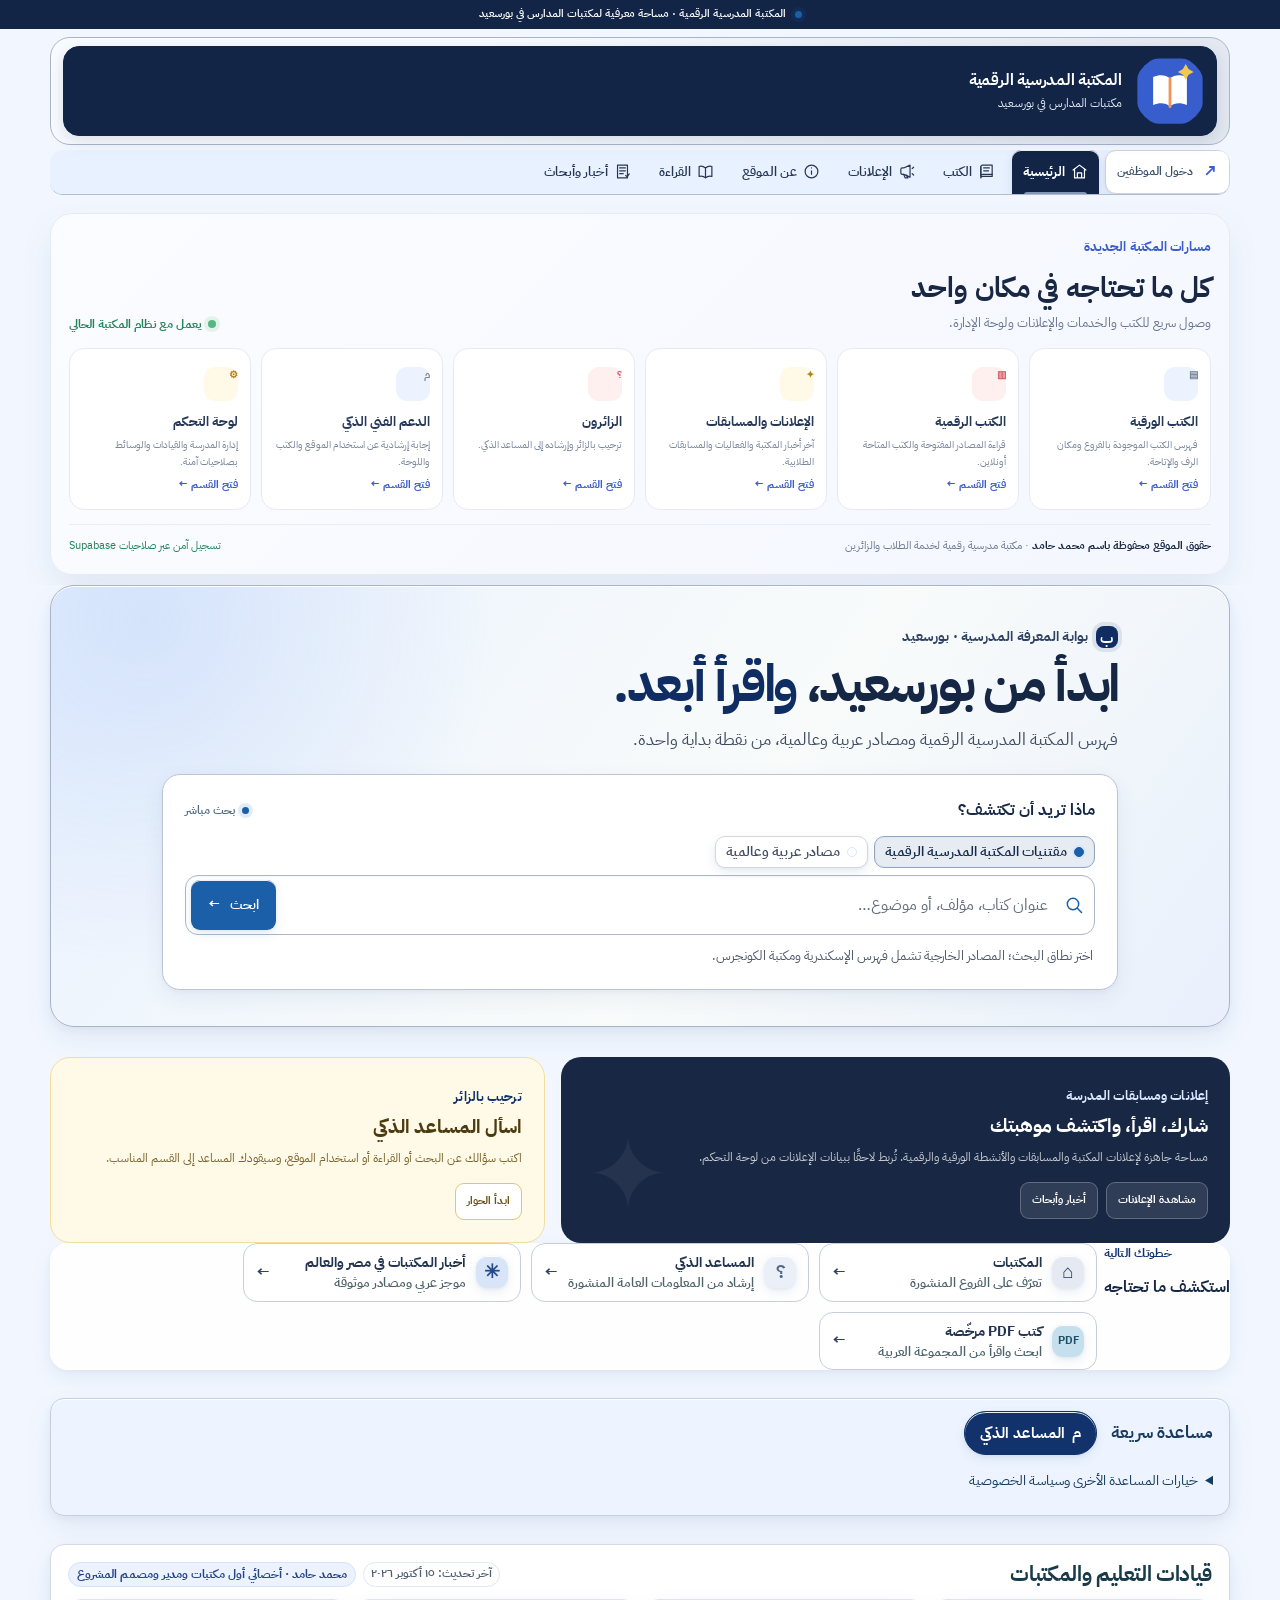
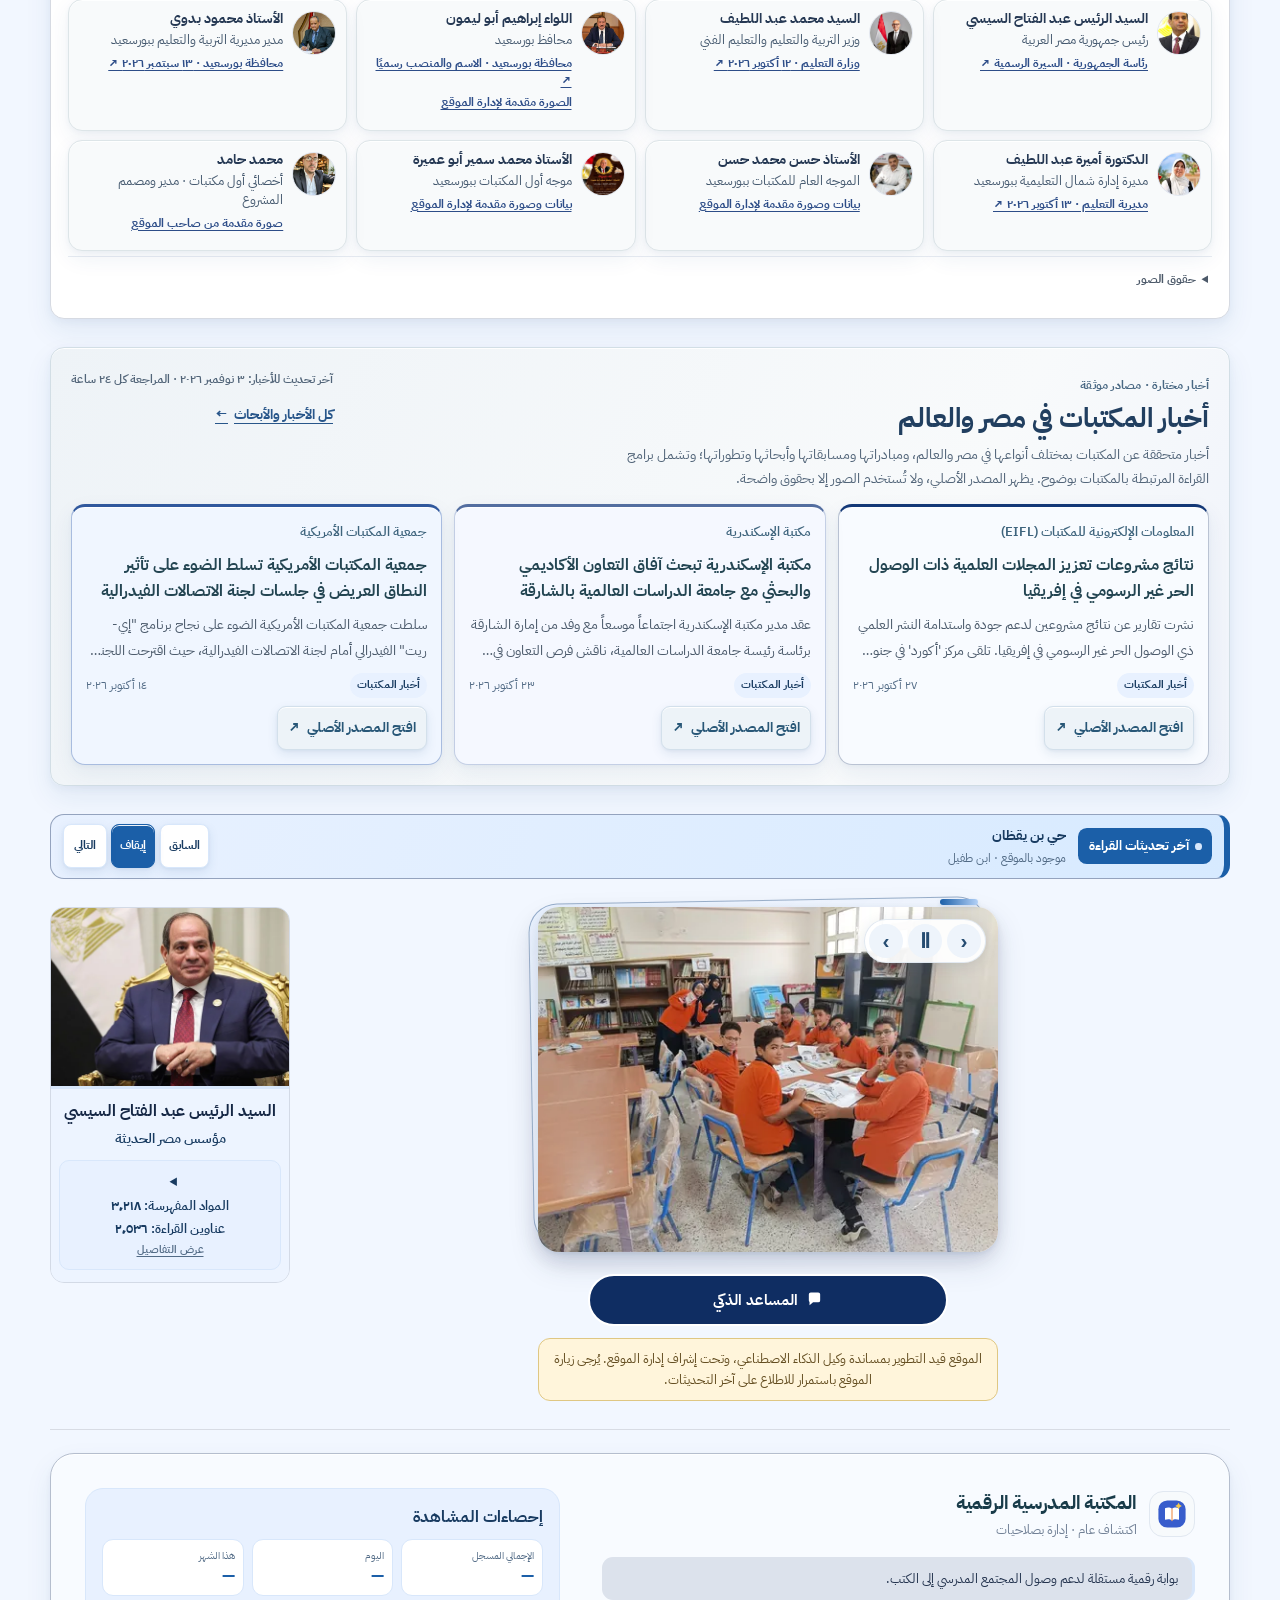
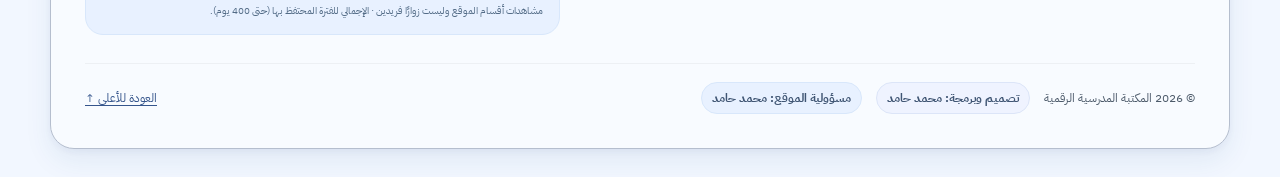
==== commit eaefe201: "Improve announcement card label contrast Restore accessible contrast for the announcement label on i" ====
--- a/index.html
+++ b/index.html
@@ -32,7 +32,7 @@
   <link rel="preconnect" href="https://esm.sh">
   <link rel="preconnect" href="https://eahptkwvjcnixlzlyznh.supabase.co" crossorigin>
   <link rel="preload" as="image" href="assets/header-feature-image-initial-ffd841114ce7dbe1.webp" fetchpriority="high">
-  <link rel="stylesheet" href="site-bundle.css?v=4c4b52fe78ff7c58">
+  <link rel="stylesheet" href="site-bundle.css?v=13fc0c4053f1fe9d">
   <script type="module" src="school-branding-bootstrap.mjs?v=aa669c7d4430fade"></script>
   <script type="module" src="site-media-public.js?v=32e20cc432e340e7"></script>
   <script type="module" src="header-photo-carousel.js?v=7c4d773d0678a0be"></script>
--- a/site-bundle.css
+++ b/site-bundle.css
@@ -4674,3 +4674,6 @@
 /* Content, layout, dimensions, spacing and order remain unchanged. */
 /* Existing transitions and hover motion remain unchanged. */
 
+/* Keep the announcement-card eyebrow readable against its dark surface. */
+#homeView .portal-program-card .eyebrow-light { color: #dbe6ff; }
+
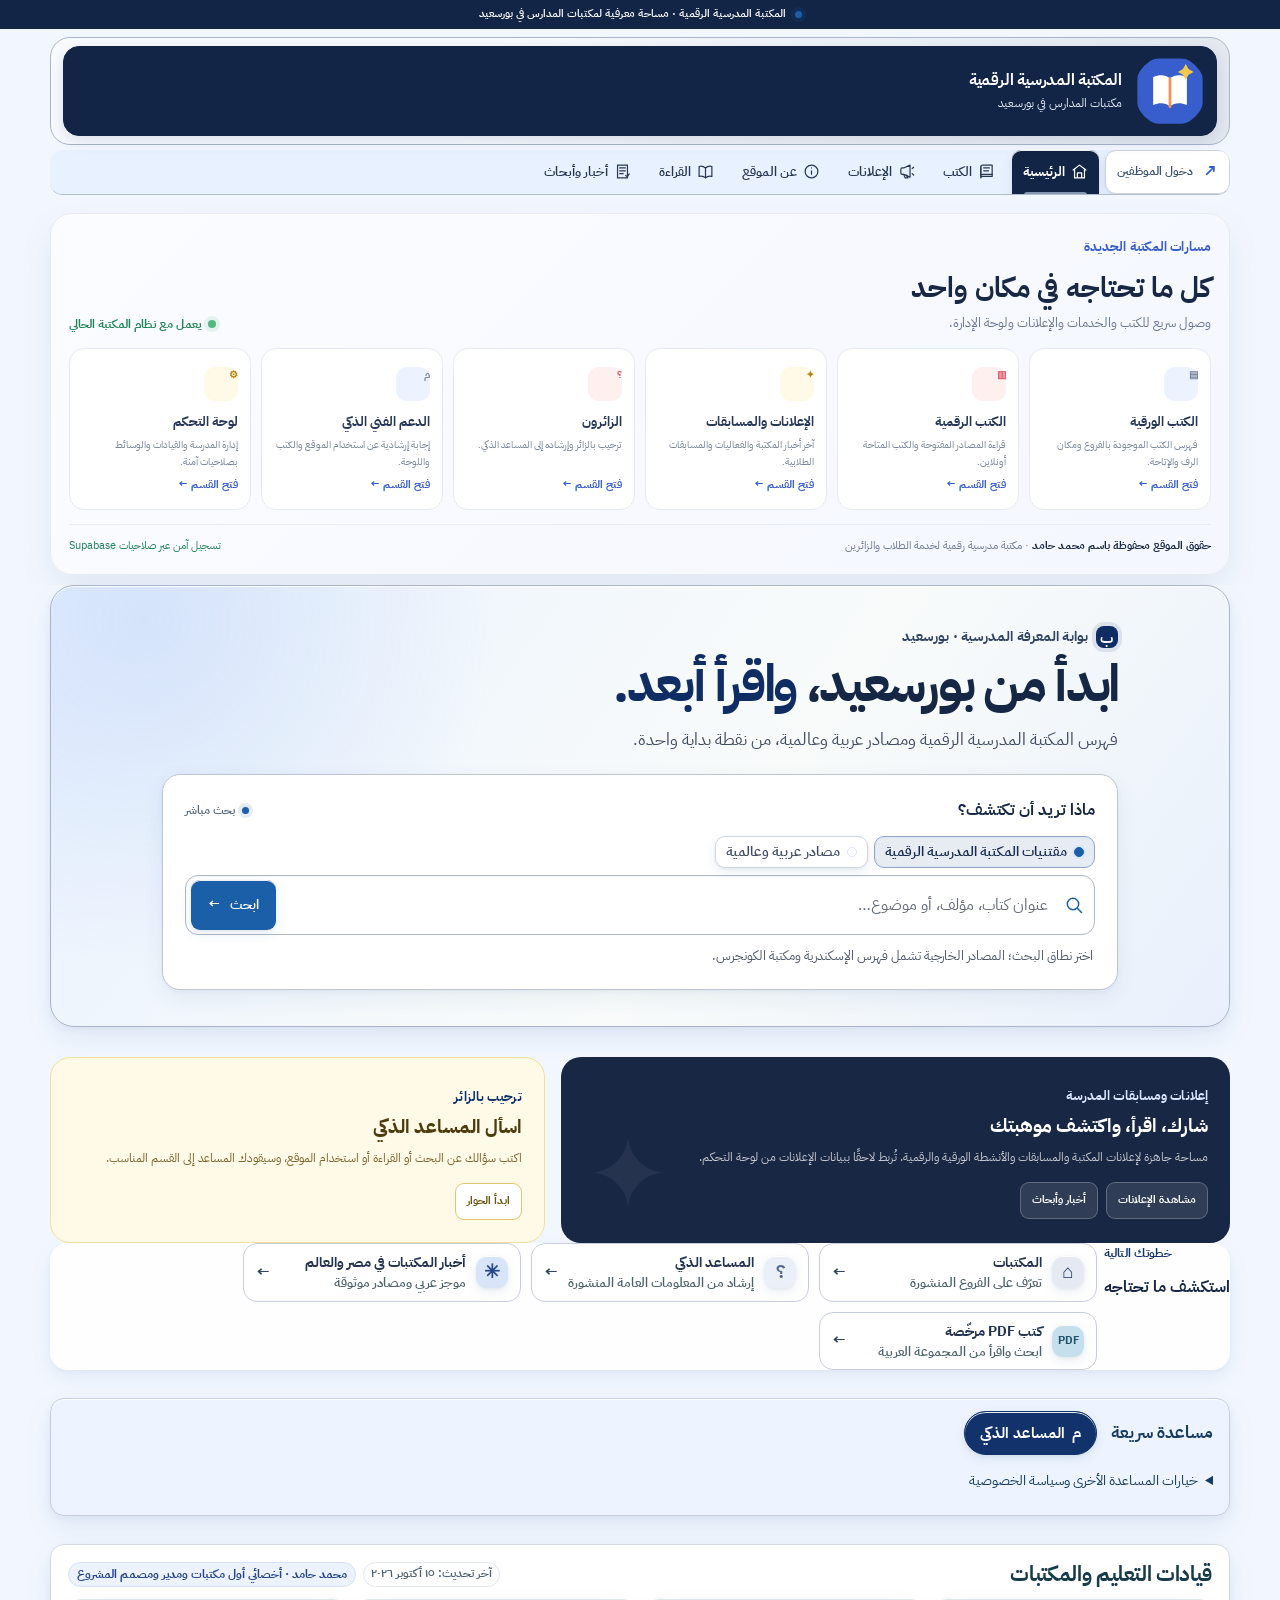
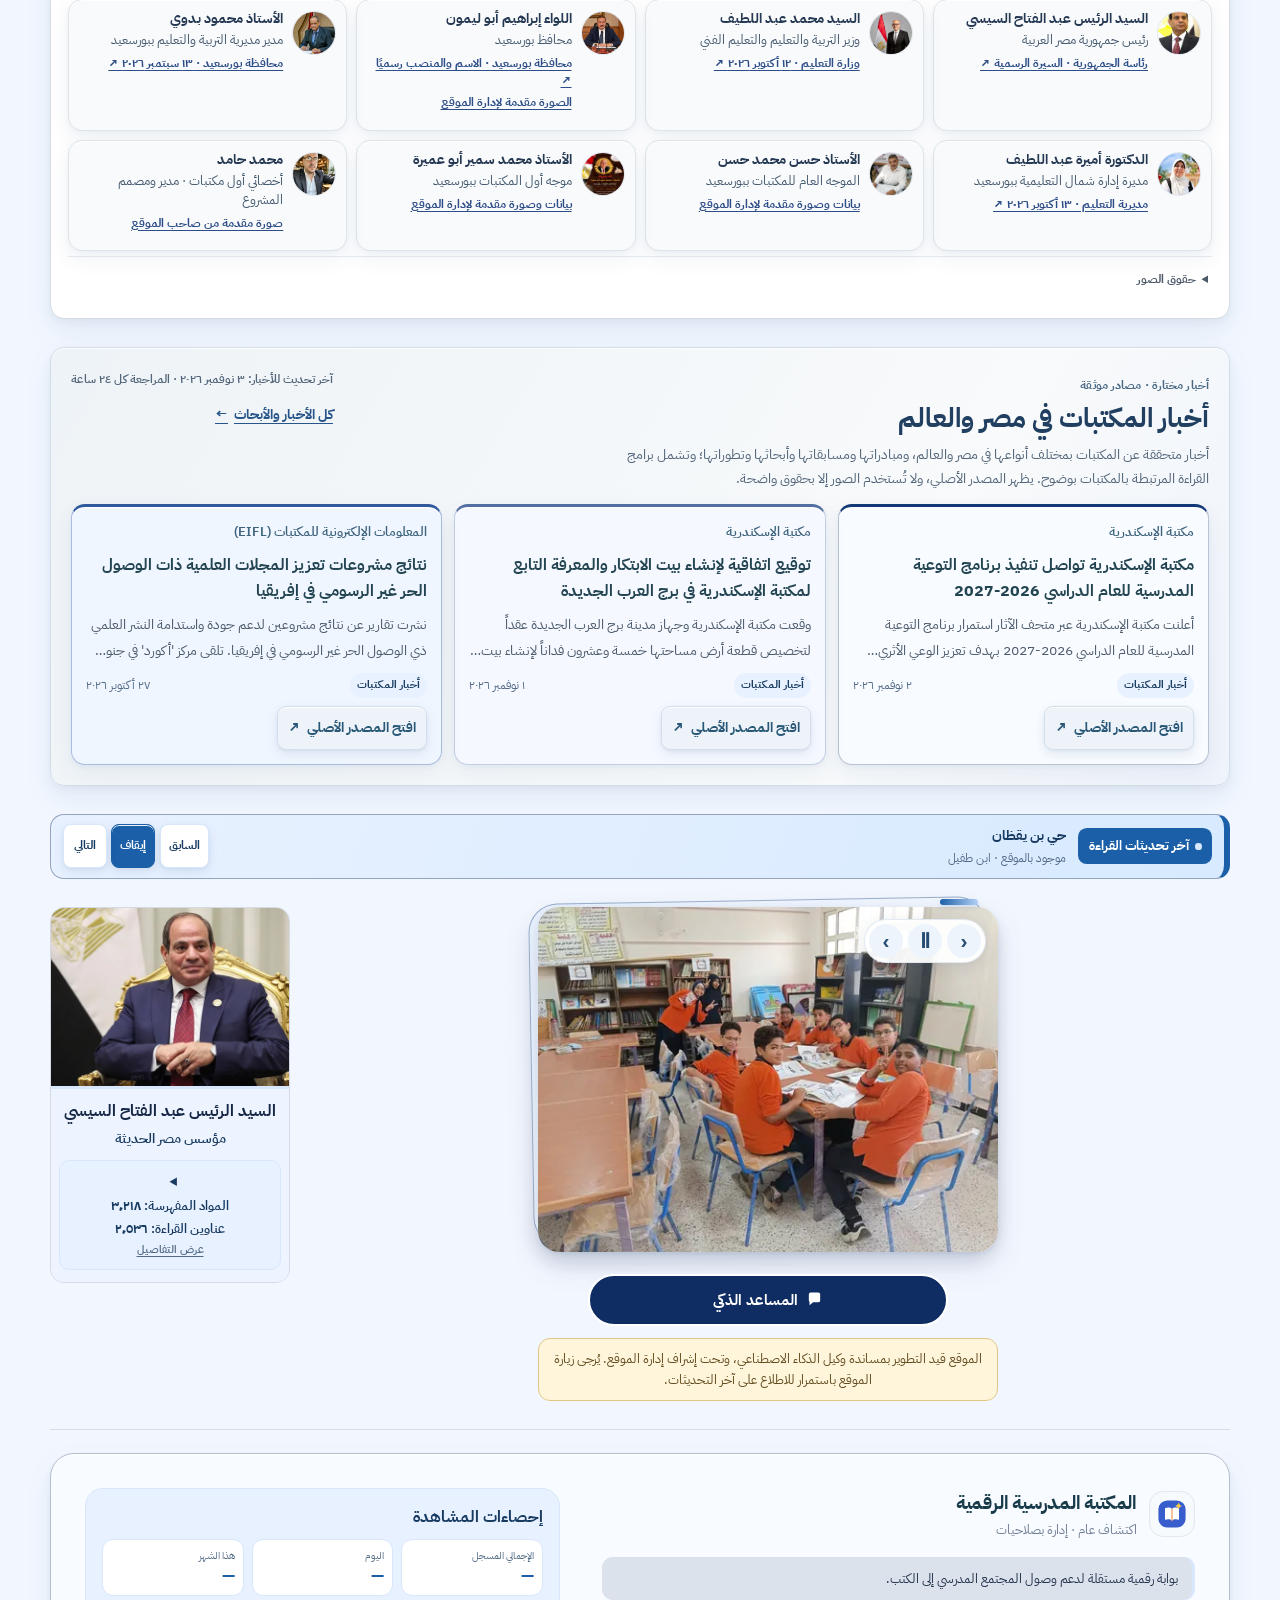
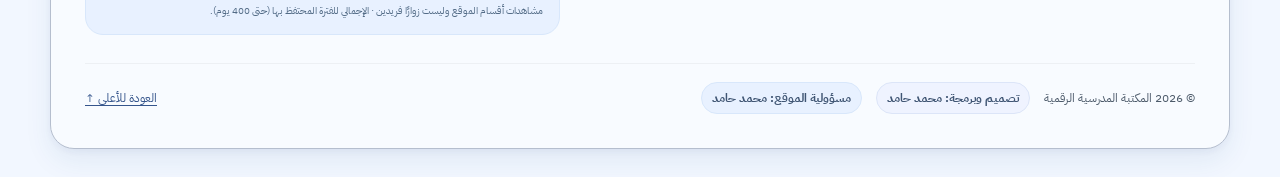
==== commit 0385ce92: "Keep distinct news article identifiers in deduplication Preserve content query parameters such as Do" ====
--- a/index.html
+++ b/index.html
@@ -1,5 +1,5 @@
 <!doctype html>
-<script type="module" src="portal-upgrade.js?v=935579dff7d8c412"></script>
+<script type="module" src="portal-upgrade.js?v=618fc8ff94a8177b"></script>
 <html lang="ar" dir="rtl">
 <head>
   <meta charset="utf-8">
@@ -36,17 +36,17 @@
   <script type="module" src="school-branding-bootstrap.mjs?v=aa669c7d4430fade"></script>
   <script type="module" src="site-media-public.js?v=32e20cc432e340e7"></script>
   <script type="module" src="header-photo-carousel.js?v=7c4d773d0678a0be"></script>
-  <script type="module" src="app.js?v=72667e072dc70d47"></script>
+  <script type="module" src="app.js?v=dc670656d1088ac8"></script>
   <script type="module" src="book-catalog-assistant.js?v=da14aa037db0a967"></script>
   <script type="module" src="global-reading.js?v=5d64ca08e2de5f20"></script>
   <script type="module" src="education-research.js?v=e1dbe97e4e150c92"></script>
-  <script type="module" src="site-news.js?v=85e2eaef806667c1"></script>
+  <script type="module" src="site-news.js?v=d6db2047b9ee8ad5"></script>
   <script type="module" src="open-books-live.js?v=6ca36f074c417c7b"></script>
   <script type="module" src="external-reading.js?v=75ce395ccdb7335a"></script>
   <script type="module" src="book-updates-ticker.js?v=5f6e54226ae352e1"></script>
-  <script type="module" src="visitor-questions.js?v=0ae216eae071d531"></script>
+  <script type="module" src="visitor-questions.js?v=a9191663c22c413c"></script>
   <script defer src="image-viewer.js?v=5ee695f637142162"></script>
-  <script type="module" src="header-reading-summary.js?v=e1c3ffc60f46dd37"></script>
+  <script type="module" src="header-reading-summary.js?v=4fae09fe6905bdf0"></script>
 </head>
 <body>
   <a class="skip-link" href="#top">تجاوز إلى المحتوى</a>
@@ -138,13 +138,13 @@
           <article class="visitor-pathway-card visitor-pathway-ai">
             <span class="visitor-pathway-icon" aria-hidden="true">م</span>
             <h3>المساعد الذكي</h3>
-            <p>إجابة عن الموقع والكتب المنشورة. عند توافر إعداد Qwen المجاني، لن يُرسل السؤال إلى Groq إلا بعد موافقتك؛ ويمكن حفظ هذه الموافقة على هذا الجهاز لتجنب تأكيدها مع كل سؤال. لا تُحفظ المحادثة ولا تصل إلى المدير عبر Telegram، وتُحجب البيانات الشخصية محليًا.</p>
+            <p>إجابة عامة عن الموقع والكتب المنشورة. عند توافر إعداد الخطة المجانية، تُرسل الأسئلة العامة تلقائيًا إلى Qwen عبر Groq دون طلب موافقة منفصلة. لا تُدخل بيانات شخصية أو سرية؛ تُحجب الأنماط الحساسة المعروفة محليًا. لا تُحفظ المحادثة ولا تُرسل عبر Telegram.</p>
             <a class="visitor-pathway-action" href="#visitorAssistant">افتح المساعد الذكي <span aria-hidden="true">←</span></a>
           </article>
           <article class="visitor-pathway-card visitor-pathway-librarian">
             <span class="visitor-pathway-icon" aria-hidden="true">؟</span>
             <h3>متابعة سؤال مع المكتبة</h3>
-            <p>أرسل سؤالًا للمساعد الذكي وتابع الرد الخاص في الصفحة. تُستخدم موافقة Qwen المحفوظة على هذا الجهاز عند توافر إعداد المشروع؛ وقد يصل السؤال والرد إلى مدير الموقع عبر Telegram في مسار المتابعة. لا تكتب بيانات شخصية.</p>
+            <p>أرسل سؤالًا عامًا للمساعد وتابع الرد الخاص في هذه الصفحة. يُرسل السؤال تلقائيًا إلى Qwen عبر Groq عند توافر إعداد الخطة المجانية؛ وإذا تعذر الرد، تتابعه المكتبة يدويًا. قد يصل السؤال والرد إلى مدير الموقع عبر Telegram. لا تكتب بيانات شخصية أو سرية.</p>
             <a class="visitor-pathway-action" href="#visitorQuestions">أرسل سؤالًا للمساعد الذكي <span aria-hidden="true">←</span></a>
           </article>
           <article class="visitor-pathway-card visitor-pathway-telegram">
@@ -448,9 +448,9 @@
       <div class="visitor-support-copy">
         <span class="eyebrow">المساعد الذكي · إجابة عامة أو متابعة خاصة</span>
         <h2 id="visitorQuestionTitle">أرسل سؤالًا للمساعد الذكي</h2>
-        <p>أرسل سؤالًا عن المعلومات العامة للمكتبة، وتابع الرد الخاص في هذه الصفحة. إذا فعّلت موافقة Qwen المحفوظة على هذا الجهاز وكان إعداد Groq المجاني متاحًا، يجيب المساعد آليًا؛ وإلا تبقى المتابعة يدوية.</p>
+        <p>أرسل سؤالًا عامًا عن المعلومات المنشورة للمكتبة وتابع الرد الخاص في هذه الصفحة. تُرسل الأسئلة العامة تلقائيًا إلى Qwen عبر Groq ضمن الخطة المجانية عند توافر الإعداد؛ وإذا لم يتوفر، تُتابع يدويًا.</p>
         <a class="visitor-telegram-link" id="visitorTelegramLink" href="https://t.me/PortSaidSchoolLibrariesBot" target="_blank" rel="noopener noreferrer">فتح بوت الاستفسارات على Telegram ↗</a>
-        <p class="visitor-privacy-note visitor-ai-notice" id="visitorAIProcessingNotice">يُحفظ السؤال كتذكرة لمتابعة خاصة. تُستخدم موافقتك المحفوظة على هذا الجهاز لإرسال السؤال العام إلى Qwen عبر Groq عند تهيئة الخطة المجانية؛ وإلا تصل التذكرة للمتابعة اليدوية فقط. قد يصل نص السؤال والرد إلى مدير الموقع عبر Telegram، وهذا منفصل عن موافقة Qwen. إذا اكتشف النظام بيانات تخص طالبًا أو موظفًا أو مستعيرًا أو إعارة فردية، يحجبها محليًا ولا يرسلها إلى النموذج أو Telegram ولا يحفظها.</p>
+        <p class="visitor-privacy-note visitor-ai-notice" id="visitorAIProcessingNotice">يُحفظ السؤال كتذكرة لمتابعة خاصة، ويُرسل السؤال العام تلقائيًا إلى Qwen عبر Groq عند تهيئة الخطة المجانية؛ وإلا تصل التذكرة للمتابعة اليدوية فقط. قد يصل نص السؤال والرد إلى مدير الموقع عبر Telegram. إذا اكتشف النظام بيانات تخص طالبًا أو موظفًا أو مستعيرًا أو إعارة فردية، يحجبها محليًا ولا يرسلها إلى النموذج أو Telegram ولا يحفظها.</p>
         <p class="visitor-privacy-note" id="visitorQuestionPrivacy">لخصوصيتك، لا تكتب أسماء أو أرقامًا أو بريدًا أو بيانات تخص طالبًا أو مستعيرًا أو موظفًا، ولا أي معلومة سرية. اترك علامة التبويب نفسها مفتوحة للاحتفاظ بالرد.</p>
       </div>
       <form class="visitor-question-form" id="visitorQuestionForm">
@@ -469,7 +469,7 @@
     <dialog class="visitor-chat-dialog" id="visitorChatDialog" aria-labelledby="visitorChatDialogTitle">
       <header class="visitor-chat-dialog-header"><h2 id="visitorChatDialogTitle">المساعد الذكي</h2><button class="visitor-chat-dialog-close" id="closeVisitorChat" type="button" aria-label="إغلاق المساعد الذكي">×</button></header>
       <section class="visitor-assistant section-wrap" id="visitorAssistant" aria-labelledby="visitorAssistantTitle">
-        <div class="visitor-assistant-copy"><span class="eyebrow">المساعد الذكي · معلومات عامة منشورة</span><h2 id="visitorAssistantTitle">اسأل عن الموقع أو كتاب منشور</h2><p>يجيب المساعد محليًا من معلومات الموقع. يمكن حفظ موافقتك على هذا الجهاز لإرسال الأسئلة العامة إلى Qwen عبر Groq دون تأكيد منفصل كل مرة.</p><div class="assistant-privacy-note" id="visitorAssistantPrivacy">لا تُدخل أي اسم أو معلومة شخصية أو سرية؛ قد لا تلتقط حواجز الخصوصية كل الحالات. يستخدم المساعد معلومات الموقع والفهرس المنشورة فقط. لا يُرسل السؤال إلى Qwen عبر Groq إلا عند تفعيل الموافقة المحفوظة على هذا الجهاز وتوافر إعداد الخطة المجانية. تُحفظ الموافقة محليًا في هذا المتصفح فقط؛ ولا يتضمن هذا الاختيار نص السؤال؛ ويمكن إلغاء الموافقة بإزالة العلامة أدناه. لا تُحفظ هذه المحادثة في قاعدة بيانات الموقع ولا تُرسل عبر Telegram.</div><label class="visitor-assistant-persistent-consent" for="visitorAssistantPersistentConsent"><input id="visitorAssistantPersistentConsent" type="checkbox" aria-describedby="visitorAssistantConsentStatus visitorAssistantPrivacy"><span>أوافق على إرسال الأسئلة العامة تلقائيًا إلى Qwen عبر Groq ضمن الخطة المجانية، وحفظ الموافقة في هذا المتصفح حتى إلغائها.</span></label><p class="visitor-assistant-consent-status" id="visitorAssistantConsentStatus" role="status" aria-live="polite">الموافقة غير مفعّلة؛ ستظل الإجابات محلية ما لم توافق على الإرسال.</p></div>
+        <div class="visitor-assistant-copy"><span class="eyebrow">المساعد الذكي · معلومات عامة منشورة</span><h2 id="visitorAssistantTitle">اسأل عن الموقع أو كتاب منشور</h2><p>يجيب المساعد من المعلومات العامة المنشورة، وتُرسل الأسئلة العامة تلقائيًا إلى Qwen عبر Groq ضمن الخطة المجانية عند توافر الإعداد.</p><div class="assistant-privacy-note" id="visitorAssistantPrivacy">لا تُدخل أي اسم أو معلومة شخصية أو سرية؛ قد لا تلتقط حواجز الخصوصية كل الحالات. يستخدم المساعد معلومات الموقع والفهرس المنشورة فقط، ويُرسل السؤال العام تلقائيًا إلى Qwen عبر Groq ضمن الخطة المجانية عند توافر الإعداد. إذا احتوى السؤال على معلومات تخص طالبًا أو موظفًا أو مستعيرًا أو إعارة فردية، يحجبه النظام محليًا. لا تُحفظ هذه المحادثة في قاعدة بيانات الموقع ولا تُرسل عبر Telegram.</div></div>
         <div class="visitor-assistant-box">
           <div class="visitor-assistant-log" id="visitorAssistantLog" role="log" aria-live="polite" aria-relevant="additions text" aria-label="محادثة المساعد الذكي"><article class="visitor-assistant-message assistant"><strong>المساعد الذكي</strong><p>أهلاً بك. أستطيع شرح طريقة استخدام الموقع أو البحث عن عنوان منشور.</p></article></div>
           <div class="visitor-question-chips" aria-label="أسئلة مقترحة"><button type="button" data-visitor-question="كيف أستعير كتاباً؟">كيف أستعير كتاباً؟</button><button type="button" data-visitor-question="هل أستطيع قراءة كتاب أونلاين؟">القراءة أونلاين</button><button type="button" data-visitor-question="من يعمل في المكتبة؟">العاملون في المكتبة</button></div>
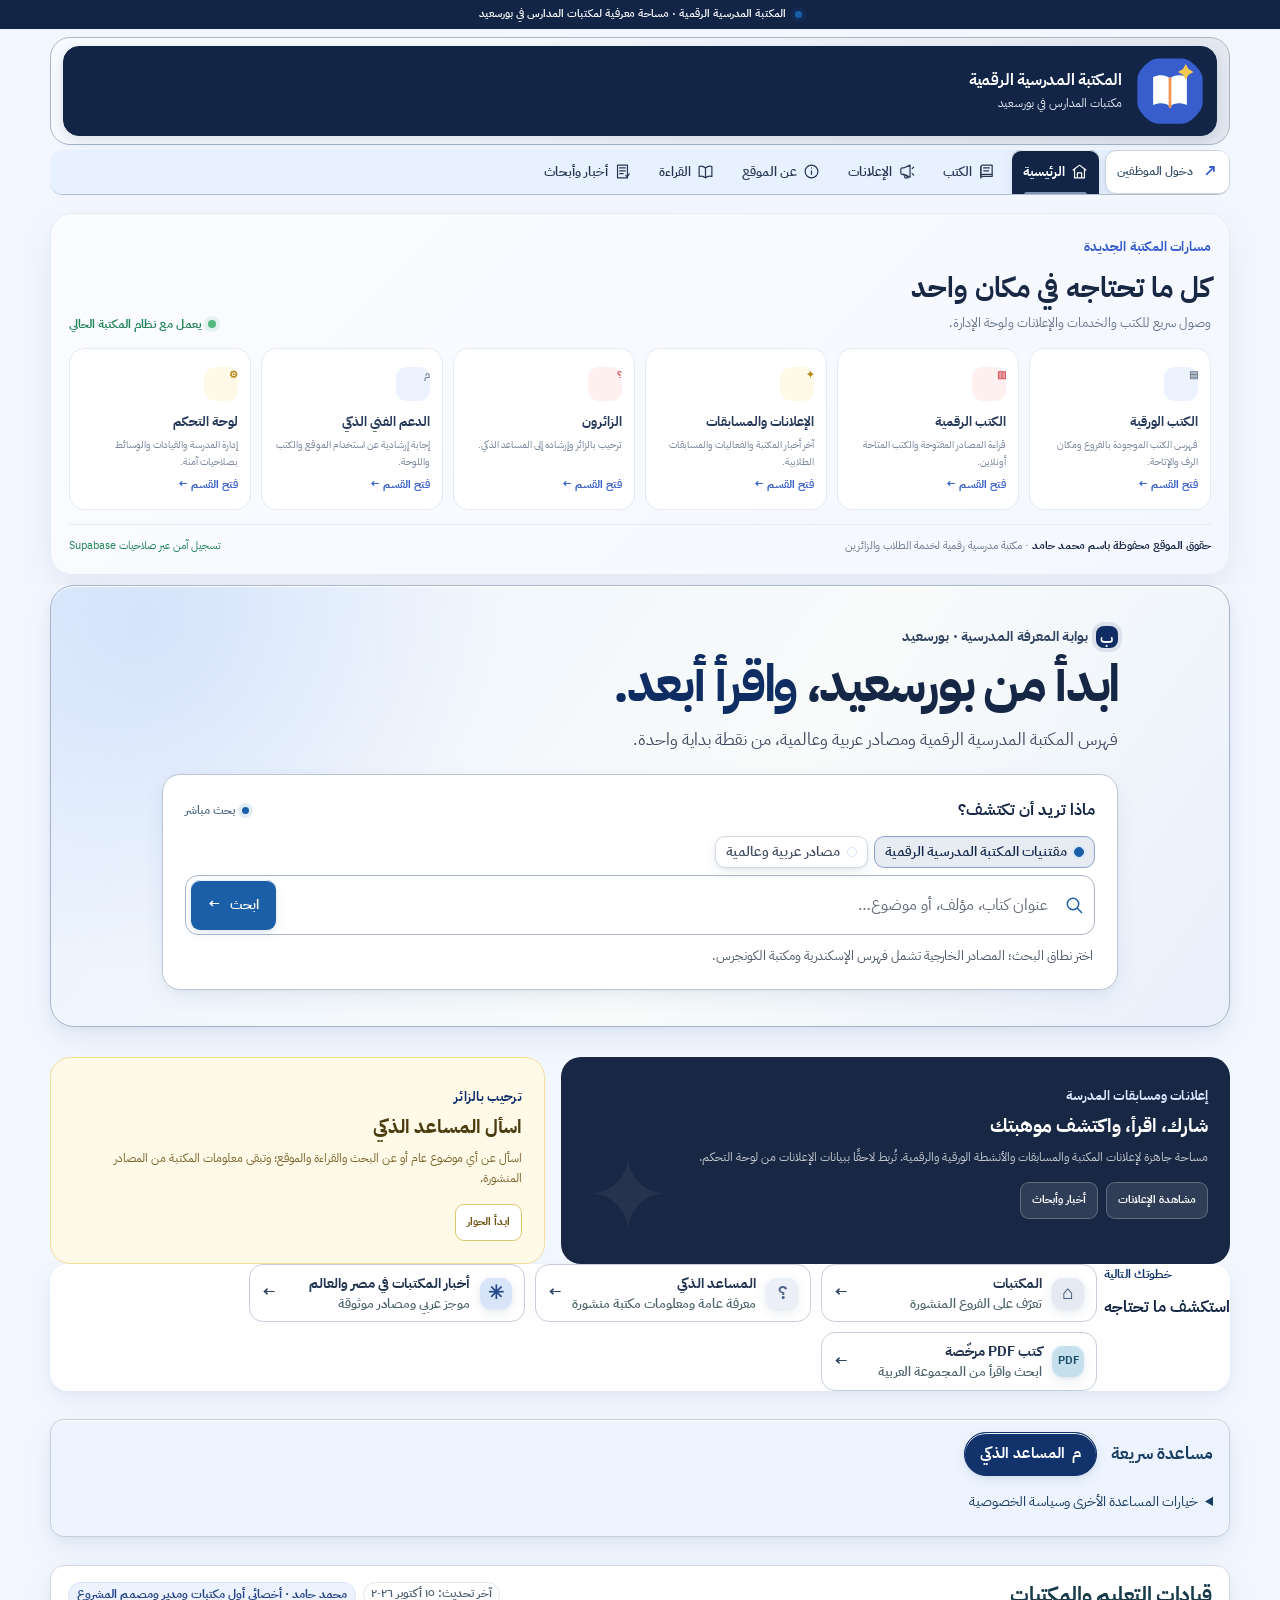
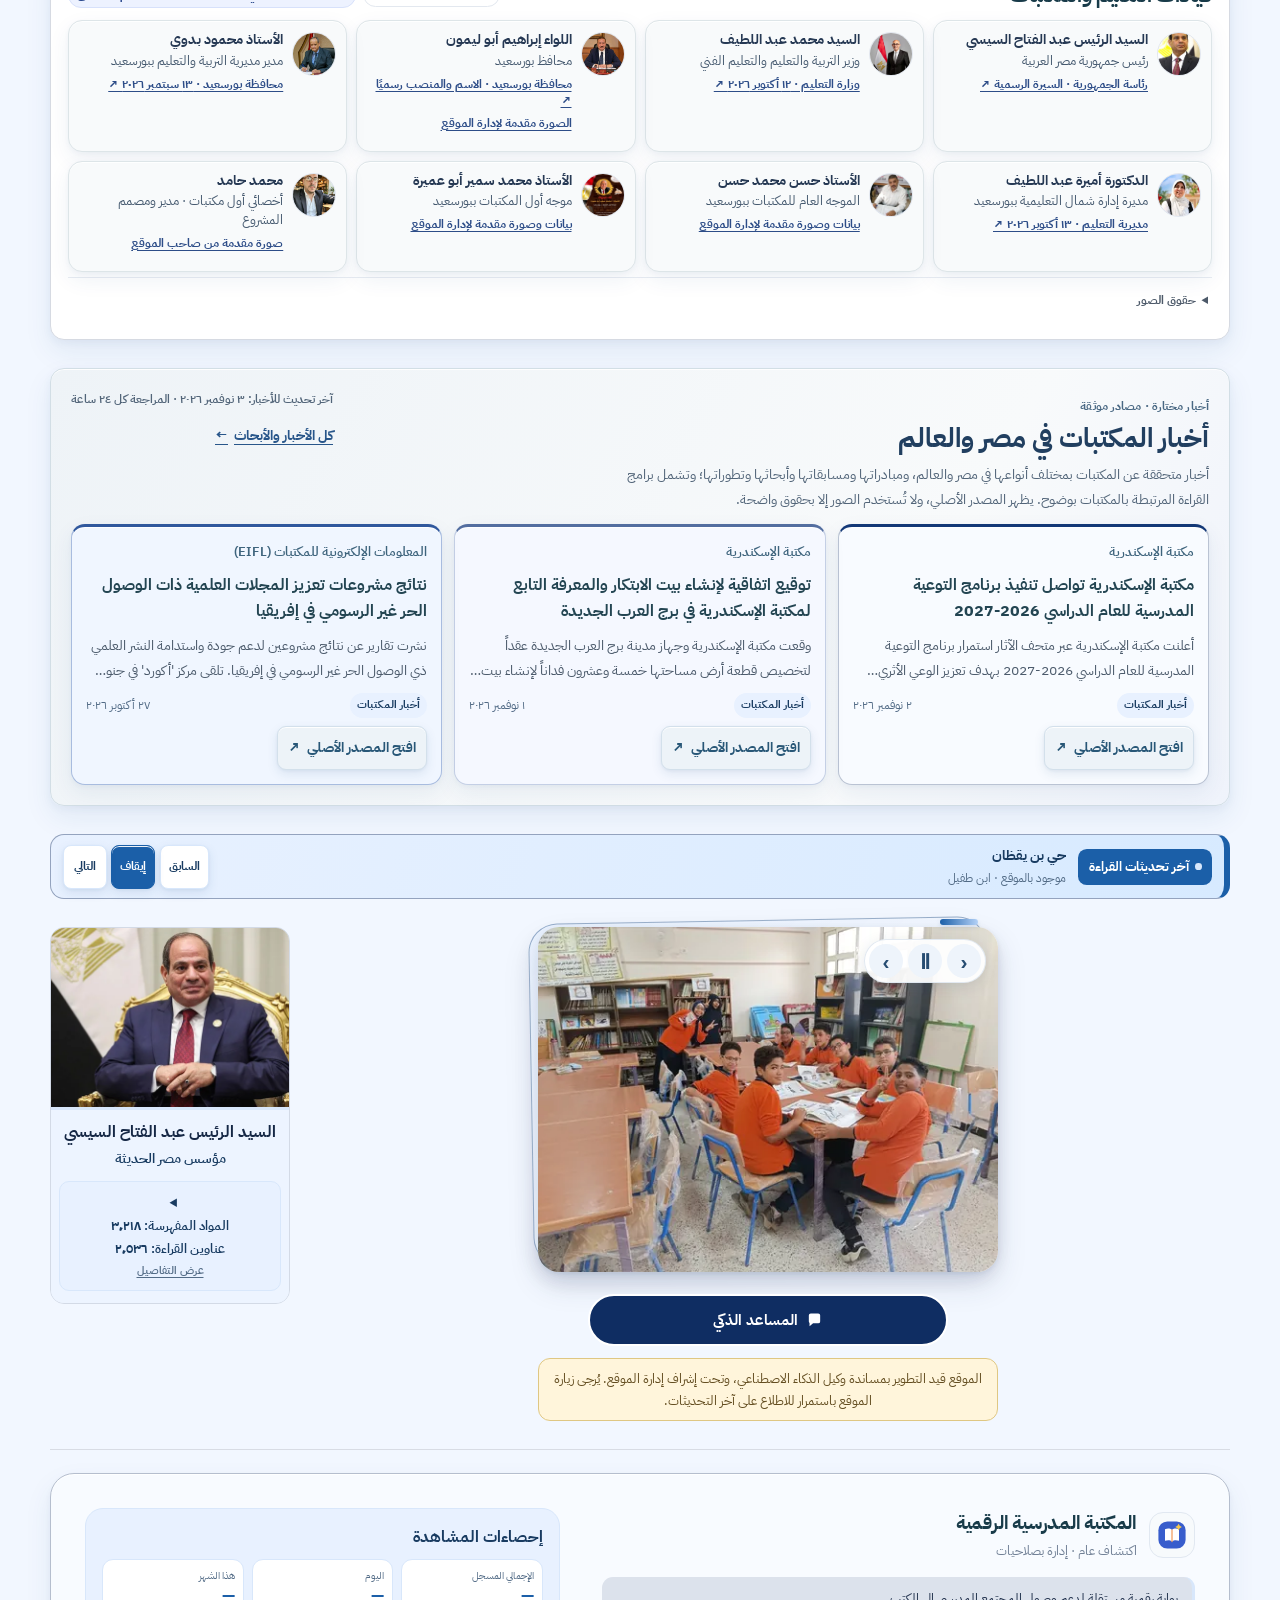
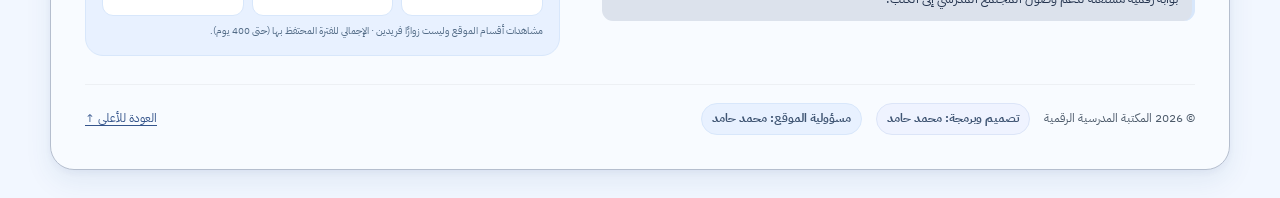
==== commit 0ff3215e: "Enable general knowledge in visitor chat Allow the public site chat to answer general-knowledge ques" ====
--- a/index.html
+++ b/index.html
@@ -1,5 +1,5 @@
 <!doctype html>
-<script type="module" src="portal-upgrade.js?v=618fc8ff94a8177b"></script>
+<script type="module" src="portal-upgrade.js?v=10d73d8fe6cf2d6e"></script>
 <html lang="ar" dir="rtl">
 <head>
   <meta charset="utf-8">
@@ -36,7 +36,7 @@
   <script type="module" src="school-branding-bootstrap.mjs?v=aa669c7d4430fade"></script>
   <script type="module" src="site-media-public.js?v=32e20cc432e340e7"></script>
   <script type="module" src="header-photo-carousel.js?v=7c4d773d0678a0be"></script>
-  <script type="module" src="app.js?v=dc670656d1088ac8"></script>
+  <script type="module" src="app.js?v=936c9b41babd8fec"></script>
   <script type="module" src="book-catalog-assistant.js?v=da14aa037db0a967"></script>
   <script type="module" src="global-reading.js?v=5d64ca08e2de5f20"></script>
   <script type="module" src="education-research.js?v=e1dbe97e4e150c92"></script>
@@ -46,7 +46,7 @@
   <script type="module" src="book-updates-ticker.js?v=5f6e54226ae352e1"></script>
   <script type="module" src="visitor-questions.js?v=a9191663c22c413c"></script>
   <script defer src="image-viewer.js?v=5ee695f637142162"></script>
-  <script type="module" src="header-reading-summary.js?v=4fae09fe6905bdf0"></script>
+  <script type="module" src="header-reading-summary.js?v=f1543f00975e75e0"></script>
 </head>
 <body>
   <a class="skip-link" href="#top">تجاوز إلى المحتوى</a>
@@ -121,7 +121,7 @@
         <div class="portal-side-heading"><span class="eyebrow">خطوتك التالية</span><strong>استكشف ما تحتاجه</strong></div>
         <nav class="portal-side-links">
           <a class="portal-side-link portal-side-library" href="#branches"><span class="portal-side-icon" aria-hidden="true">⌂</span><span class="portal-side-copy"><strong>المكتبات</strong><small>تعرّف على الفروع المنشورة</small></span><span class="portal-side-arrow" aria-hidden="true">←</span></a>
-          <a class="portal-side-link portal-side-assistant" href="#visitorAssistant"><span class="portal-side-icon" aria-hidden="true">؟</span><span class="portal-side-copy"><strong>المساعد الذكي</strong><small>إرشاد من المعلومات العامة المنشورة</small></span><span class="portal-side-arrow" aria-hidden="true">←</span></a>
+          <a class="portal-side-link portal-side-assistant" href="#visitorAssistant"><span class="portal-side-icon" aria-hidden="true">؟</span><span class="portal-side-copy"><strong>المساعد الذكي</strong><small>معرفة عامة ومعلومات مكتبة منشورة</small></span><span class="portal-side-arrow" aria-hidden="true">←</span></a>
           <a class="portal-side-link portal-side-news" href="#educationResearch"><span class="portal-side-icon" aria-hidden="true">✳</span><span class="portal-side-copy"><strong>أخبار المكتبات في مصر والعالم</strong><small>موجز عربي ومصادر موثوقة</small></span><span class="portal-side-arrow" aria-hidden="true">←</span></a>
         </nav>
       </aside>
@@ -138,7 +138,7 @@
           <article class="visitor-pathway-card visitor-pathway-ai">
             <span class="visitor-pathway-icon" aria-hidden="true">م</span>
             <h3>المساعد الذكي</h3>
-            <p>إجابة عامة عن الموقع والكتب المنشورة. عند توافر إعداد الخطة المجانية، تُرسل الأسئلة العامة تلقائيًا إلى Qwen عبر Groq دون طلب موافقة منفصلة. لا تُدخل بيانات شخصية أو سرية؛ تُحجب الأنماط الحساسة المعروفة محليًا. لا تُحفظ المحادثة ولا تُرسل عبر Telegram.</p>
+            <p>إجابة عن المعرفة العامة أو معلومات الموقع والكتب المنشورة. يعتمد في معلومات المكتبة على المصادر المنشورة فقط، ولا يتصفح الإنترنت أو يتحقق لحظيًا. عند توافر إعداد الخطة المجانية، تُرسل الأسئلة العامة تلقائيًا إلى Qwen عبر Groq دون طلب موافقة منفصلة. لا تُدخل بيانات شخصية أو سرية؛ تُحجب الأنماط الحساسة المعروفة محليًا. لا تُحفظ المحادثة ولا تُرسل عبر Telegram.</p>
             <a class="visitor-pathway-action" href="#visitorAssistant">افتح المساعد الذكي <span aria-hidden="true">←</span></a>
           </article>
           <article class="visitor-pathway-card visitor-pathway-librarian">
@@ -469,11 +469,11 @@
     <dialog class="visitor-chat-dialog" id="visitorChatDialog" aria-labelledby="visitorChatDialogTitle">
       <header class="visitor-chat-dialog-header"><h2 id="visitorChatDialogTitle">المساعد الذكي</h2><button class="visitor-chat-dialog-close" id="closeVisitorChat" type="button" aria-label="إغلاق المساعد الذكي">×</button></header>
       <section class="visitor-assistant section-wrap" id="visitorAssistant" aria-labelledby="visitorAssistantTitle">
-        <div class="visitor-assistant-copy"><span class="eyebrow">المساعد الذكي · معلومات عامة منشورة</span><h2 id="visitorAssistantTitle">اسأل عن الموقع أو كتاب منشور</h2><p>يجيب المساعد من المعلومات العامة المنشورة، وتُرسل الأسئلة العامة تلقائيًا إلى Qwen عبر Groq ضمن الخطة المجانية عند توافر الإعداد.</p><div class="assistant-privacy-note" id="visitorAssistantPrivacy">لا تُدخل أي اسم أو معلومة شخصية أو سرية؛ قد لا تلتقط حواجز الخصوصية كل الحالات. يستخدم المساعد معلومات الموقع والفهرس المنشورة فقط، ويُرسل السؤال العام تلقائيًا إلى Qwen عبر Groq ضمن الخطة المجانية عند توافر الإعداد. إذا احتوى السؤال على معلومات تخص طالبًا أو موظفًا أو مستعيرًا أو إعارة فردية، يحجبه النظام محليًا. لا تُحفظ هذه المحادثة في قاعدة بيانات الموقع ولا تُرسل عبر Telegram.</div></div>
+        <div class="visitor-assistant-copy"><span class="eyebrow">المساعد الذكي · معرفة عامة ومعلومات مكتبة موثقة</span><h2 id="visitorAssistantTitle">اسأل عن أي موضوع أو عن الموقع والكتب المنشورة</h2><p>يجيب المساعد عن أسئلة المعرفة العامة بالعربية. أما معلومات المكتبة وكتبها وخدماتها، فيعتمد فيها على المعلومات المنشورة فقط. تُرسل الأسئلة العامة تلقائيًا إلى Qwen عبر Groq ضمن الخطة المجانية عند توافر الإعداد.</p><div class="assistant-privacy-note" id="visitorAssistantPrivacy">لا تُدخل أي اسم أو معلومة شخصية أو سرية؛ قد لا تلتقط حواجز الخصوصية كل الحالات. يجيب المساعد عن المعرفة العامة من معرفته، لكنه لا يتصفح الإنترنت ولا يتحقق لحظيًا. يستخدم معلومات الموقع والفهرس المنشورة فقط عند السؤال عن المكتبة. إذا احتوى السؤال على معلومات تخص طالبًا أو موظفًا أو مستعيرًا أو إعارة فردية، يحجبه النظام محليًا. لا تُحفظ هذه المحادثة في قاعدة بيانات الموقع ولا تُرسل عبر Telegram.</div></div>
         <div class="visitor-assistant-box">
-          <div class="visitor-assistant-log" id="visitorAssistantLog" role="log" aria-live="polite" aria-relevant="additions text" aria-label="محادثة المساعد الذكي"><article class="visitor-assistant-message assistant"><strong>المساعد الذكي</strong><p>أهلاً بك. أستطيع شرح طريقة استخدام الموقع أو البحث عن عنوان منشور.</p></article></div>
+          <div class="visitor-assistant-log" id="visitorAssistantLog" role="log" aria-live="polite" aria-relevant="additions text" aria-label="محادثة المساعد الذكي"><article class="visitor-assistant-message assistant"><strong>المساعد الذكي</strong><p>أهلاً بك. اسألني عن أي موضوع عام أو عن الموقع والكتب المنشورة.</p></article></div>
           <div class="visitor-question-chips" aria-label="أسئلة مقترحة"><button type="button" data-visitor-question="كيف أستعير كتاباً؟">كيف أستعير كتاباً؟</button><button type="button" data-visitor-question="هل أستطيع قراءة كتاب أونلاين؟">القراءة أونلاين</button><button type="button" data-visitor-question="من يعمل في المكتبة؟">العاملون في المكتبة</button></div>
-          <form id="visitorAssistantForm" class="visitor-assistant-form"><label class="sr-only" for="visitorAssistantInput">اكتب سؤالك عن الموقع أو كتاب منشور</label><input id="visitorAssistantInput" name="question" maxlength="300" required autocomplete="off" placeholder="اكتب سؤالك أو عنوان كتاب…"><button class="button button-primary" type="submit">اسأل</button></form>
+          <form id="visitorAssistantForm" class="visitor-assistant-form"><label class="sr-only" for="visitorAssistantInput">اكتب سؤالًا عامًا أو عن المكتبة والكتب المنشورة</label><input id="visitorAssistantInput" name="question" maxlength="300" required autocomplete="off" placeholder="اكتب أي سؤال…"><button class="button button-primary" type="submit">اسأل</button></form>
           <p class="form-message" id="visitorAssistantStatus" role="status" aria-live="polite"></p>
         </div>
       </section>
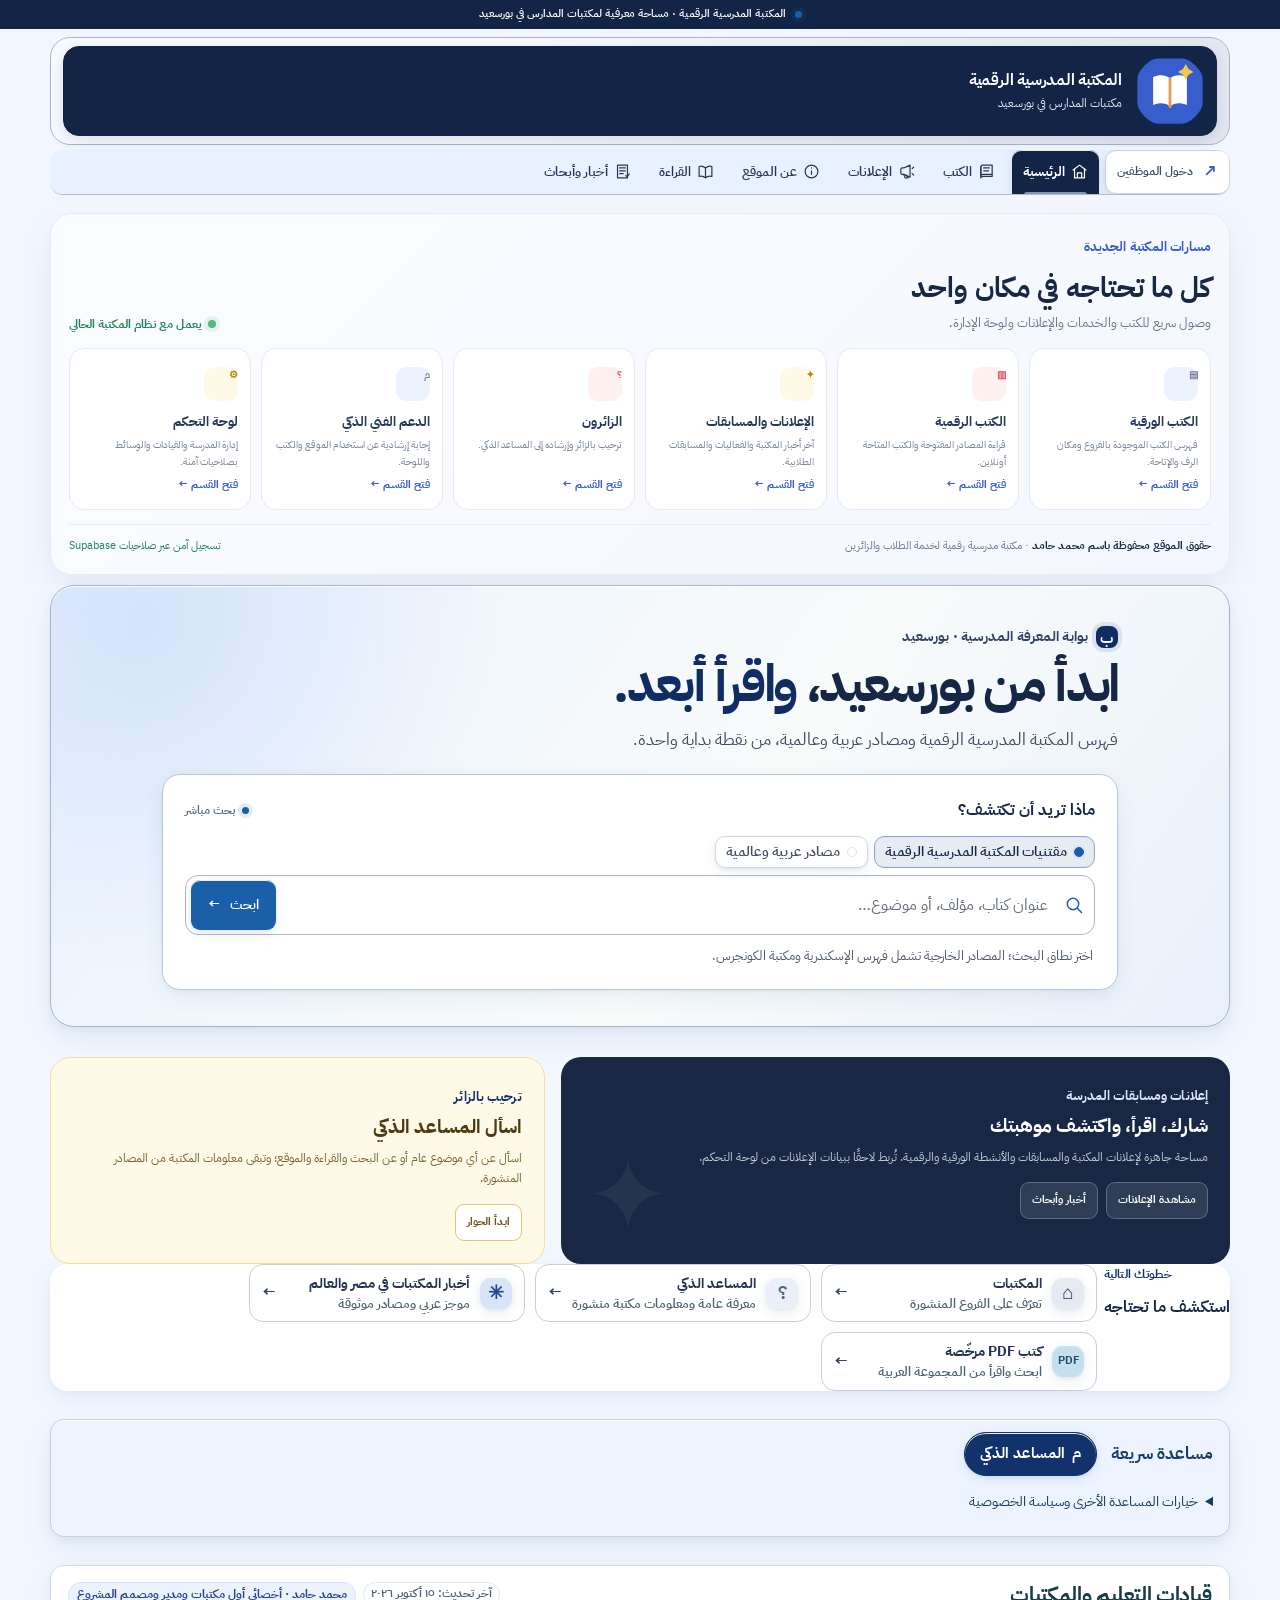
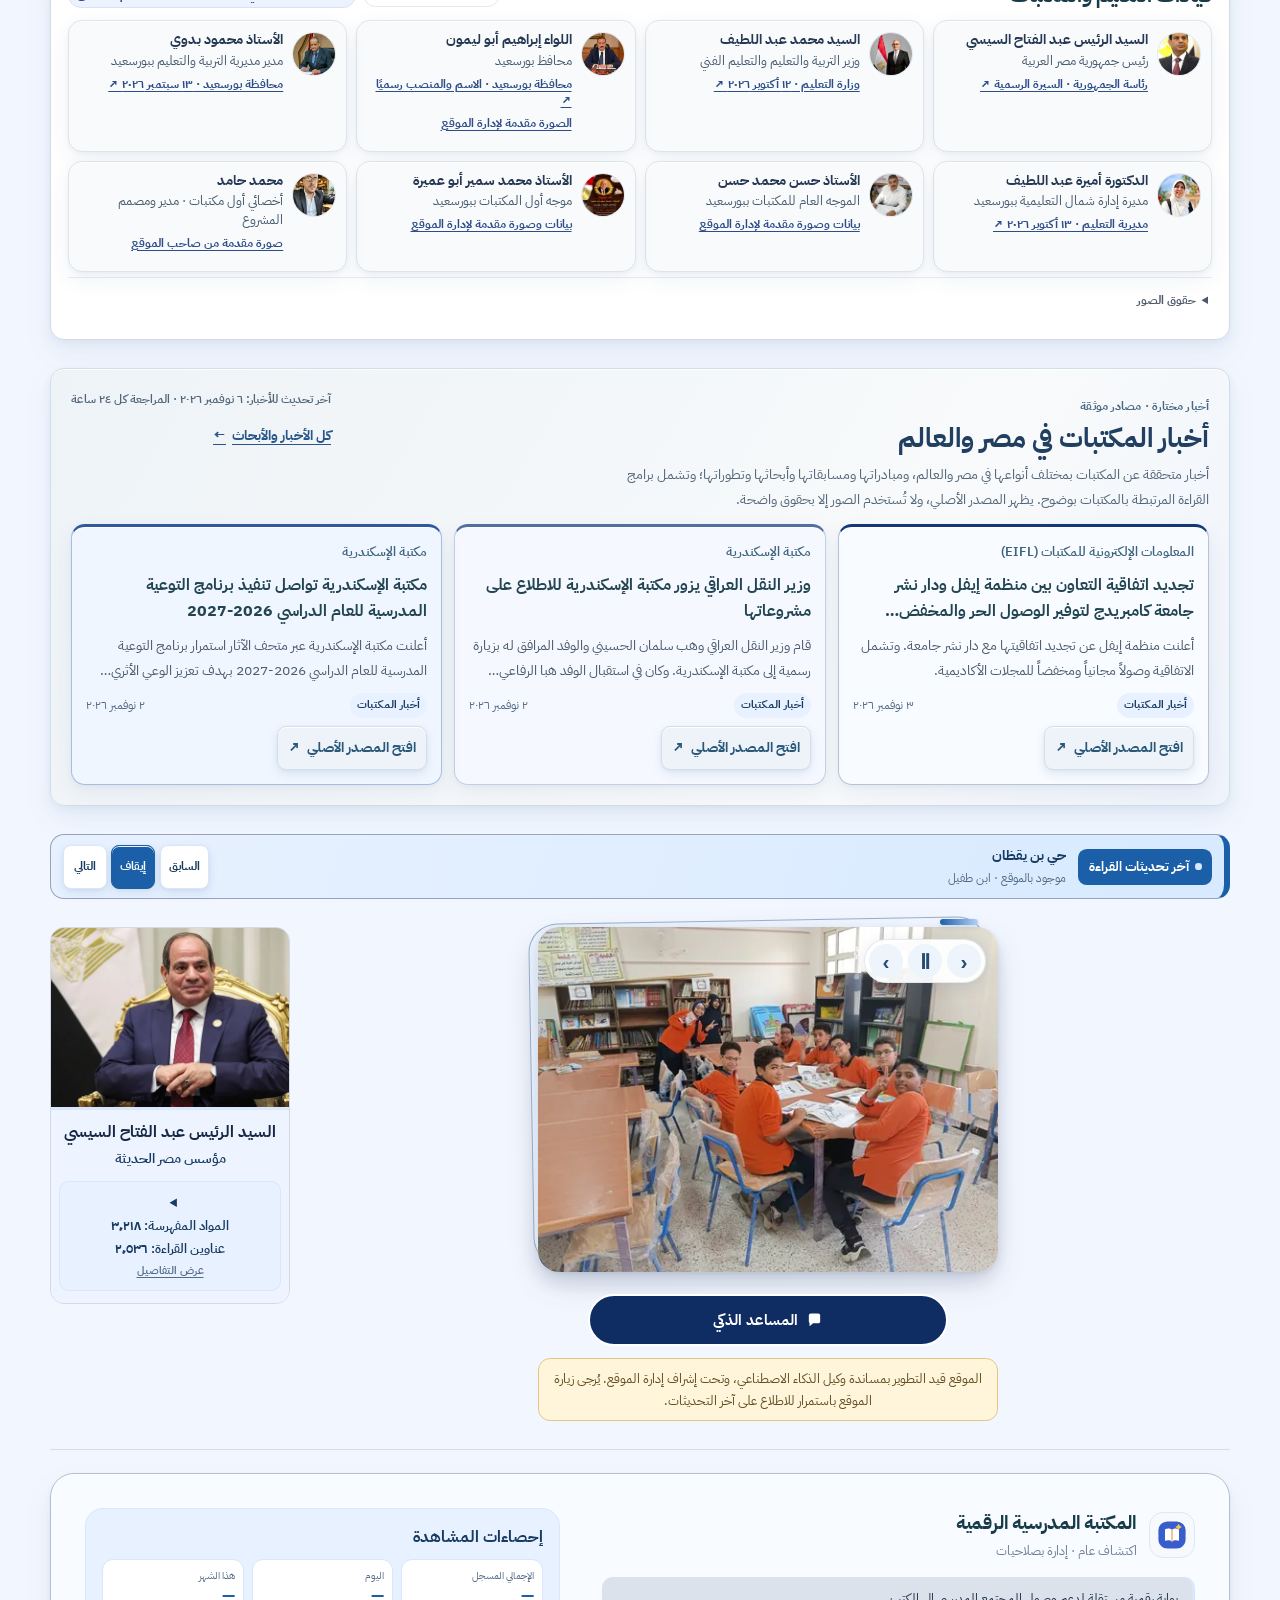
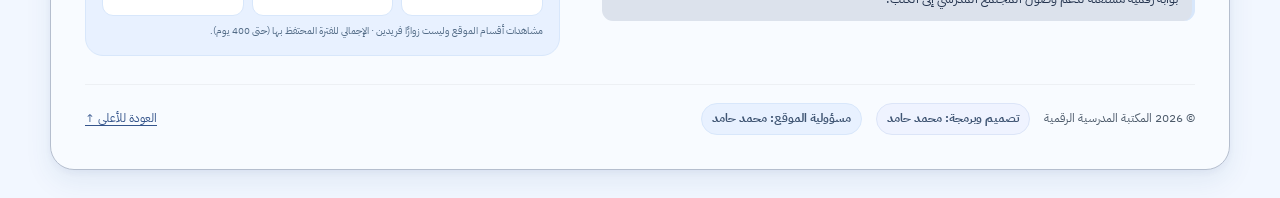
==== commit 2b21a247: "Route dashboard assistant through Groq Qwen" ====
--- a/index.html
+++ b/index.html
@@ -928,16 +928,16 @@
             </section>
           </section>
           <div class="panel-heading"><div><h3>المساعد الذكي</h3><p>إرشاد للموظفين وملخصات للمدير ومراجعة الفهرس، مع بقاء الصلاحيات ومسارات البيانات منفصلة.</p></div><button class="button button-outline" id="assistantTestButton" type="button">اختبار اتصال المساعد الذكي</button></div>
-          <div class="privacy-banner">اختبار الاتصال يرسل طلباً ثابتاً بلا بيانات مكتبة. دردشة المساعد الذكي الإرشادية خاصة بوظائف الموقع والعمل المكتبي ولا تُرفق سجلات المكتبة؛ يُرسل نص السؤال إلى Gemini فقط بعد موافقتك. لا تكتب أسماء طلاب أو مستعيرين أو أرقام عضوية أو هاتفاً أو بريداً أو سجلات إعارة. لا تُحفظ المحادثة في قاعدة البيانات.</div>
+          <div class="privacy-banner">اختبار الاتصال يرسل طلباً ثابتاً بلا بيانات مكتبة. دردشة المساعد الذكي الإرشادية خاصة بوظائف الموقع والعمل المكتبي ولا تُرفق سجلات المكتبة؛ يُرسل نص السؤال إلى Qwen عبر Groq فقط بعد موافقتك. لا تكتب أسماء طلاب أو مستعيرين أو أرقام عضوية أو هاتفاً أو بريداً أو سجلات إعارة. لا تُحفظ المحادثة في قاعدة البيانات.</div>
           <p class="form-message" id="assistantTestMessage" role="status" aria-live="polite">لم يُجر اختبار الاتصال بعد.</p>
-          <details class="assistant-settings"><summary>إعدادات النموذج</summary><p>اختيار النموذج يُحفظ على هذا المتصفح فقط. مفتاح Gemini لا يُدخل هنا ولا يصل إلى الواجهة؛ يُضبط كسِرّ خادمي في Supabase.</p><label>النموذج<select id="assistantModel" name="model"><option value="gemini-3.5-flash-lite">Gemini 3.5 Flash-Lite — أخف وأسرع</option><option value="gemini-3.8-flash">Gemini 3.8 Flash — أكثر قدرة</option></select></label></details>
+          <details class="assistant-settings"><summary>إعدادات النماذج الأخرى</summary><p>هذا التبويب يستخدم Qwen عبر Groq بالخطة المجانية. اختيار النموذج التالي محفوظ على هذا المتصفح ويخص أدوات التصنيف والتقارير الأخرى فقط؛ مفاتيح المزودين لا تُدخل هنا.</p><label>نموذج أدوات التصنيف والتقارير<select id="assistantModel" name="model"><option value="gemini-3.5-flash-lite">Gemini 3.5 Flash-Lite — أدوات التصنيف والتقارير</option><option value="gemini-3.8-flash">Gemini 3.8 Flash — أدوات التصنيف والتقارير</option></select></label></details>
           <form id="assistantForm" class="staff-form-grid compact-form"><label>نوع الملخص<select name="intent"><option value="inventory_summary">الجرد والمفقود والصيانة</option><option value="circulation_summary">الإعارات والاستحقاقات</option><option value="reservation_summary">الحجوزات والانتظار</option></select></label><button class="button button-primary form-action" type="submit">إنشاء ملخص</button></form>
-          <p class="form-message" id="assistantMessage" role="status" aria-live="polite">لا يعمل Gemini حتى تُنشر الوظيفة الخلفية وتُضبط أسرارها على Supabase.</p><div id="assistantOutput" class="assistant-output" hidden></div>
+          <p class="form-message" id="assistantMessage" role="status" aria-live="polite">يعمل Qwen عبر Groq بعد نشر الوظيفة الخلفية وضبط السر الآمن في Supabase.</p><div id="assistantOutput" class="assistant-output" hidden></div>
           <section class="assistant-chat" aria-labelledby="assistantChatTitle"><div class="panel-heading"><div><h4 id="assistantChatTitle">المساعد الذكي</h4><p>إرشاد للموظفين المخولين فقط في مهام الموقع والسياسات؛ لا يرى السجلات ولا ينفذ إجراءً.</p></div></div>
 	            <div class="assistant-prompt-chips" aria-label="أسئلة سريعة"><button type="button" data-staff-prompt="اشرح خطوات إضافة عنوان ونسخة ونشرها للعامة، مع التنبيه إلى ما يحتاج مراجعة.">إضافة كتاب ونشره</button><button type="button" data-staff-prompt="اشرح سير الإعارة والإرجاع والحجز للموظفين دون التعامل مع بيانات مستعير بعينه.">الإعارة والحجوزات</button><button type="button" data-staff-prompt="اشرح صلاحيات أدوار الموظفين وكيف أحافظ على خصوصية السجلات.">الأدوار والخصوصية</button></div>
             <div class="assistant-chat-log" id="assistantChatLog" role="log" aria-live="polite" aria-relevant="additions text" aria-label="محادثة المساعد الذكي"><p class="assistant-chat-empty">اسأل عن خطوات تنظيم العمل أو استخدام وظائف الموقع.</p></div>
             <form id="assistantChatForm" class="assistant-chat-form"><label for="assistantChatInput">اكتب سؤالك (حتى 800 حرف)</label><textarea id="assistantChatInput" name="message" rows="3" maxlength="800" required placeholder="مثال: ما أفضل طريقة لمراجعة الجرد؟"></textarea>
-              <label class="assistant-chat-consent"><input name="consent" type="checkbox" required><span>أؤكد أن السؤال لا يتضمن بيانات أشخاص، وأوافق على إرسال نصه إلى Gemini للإجابة.</span></label>
+              <label class="assistant-chat-consent"><input name="consent" type="checkbox" required><span>أؤكد أن السؤال لا يتضمن بيانات أشخاص، وأوافق على إرسال نصه إلى Qwen عبر Groq للإجابة.</span></label>
               <button class="button button-primary" type="submit">إرسال السؤال</button>
             </form><p class="form-message" id="assistantChatMessage" role="status" aria-live="polite"></p>
           </section>
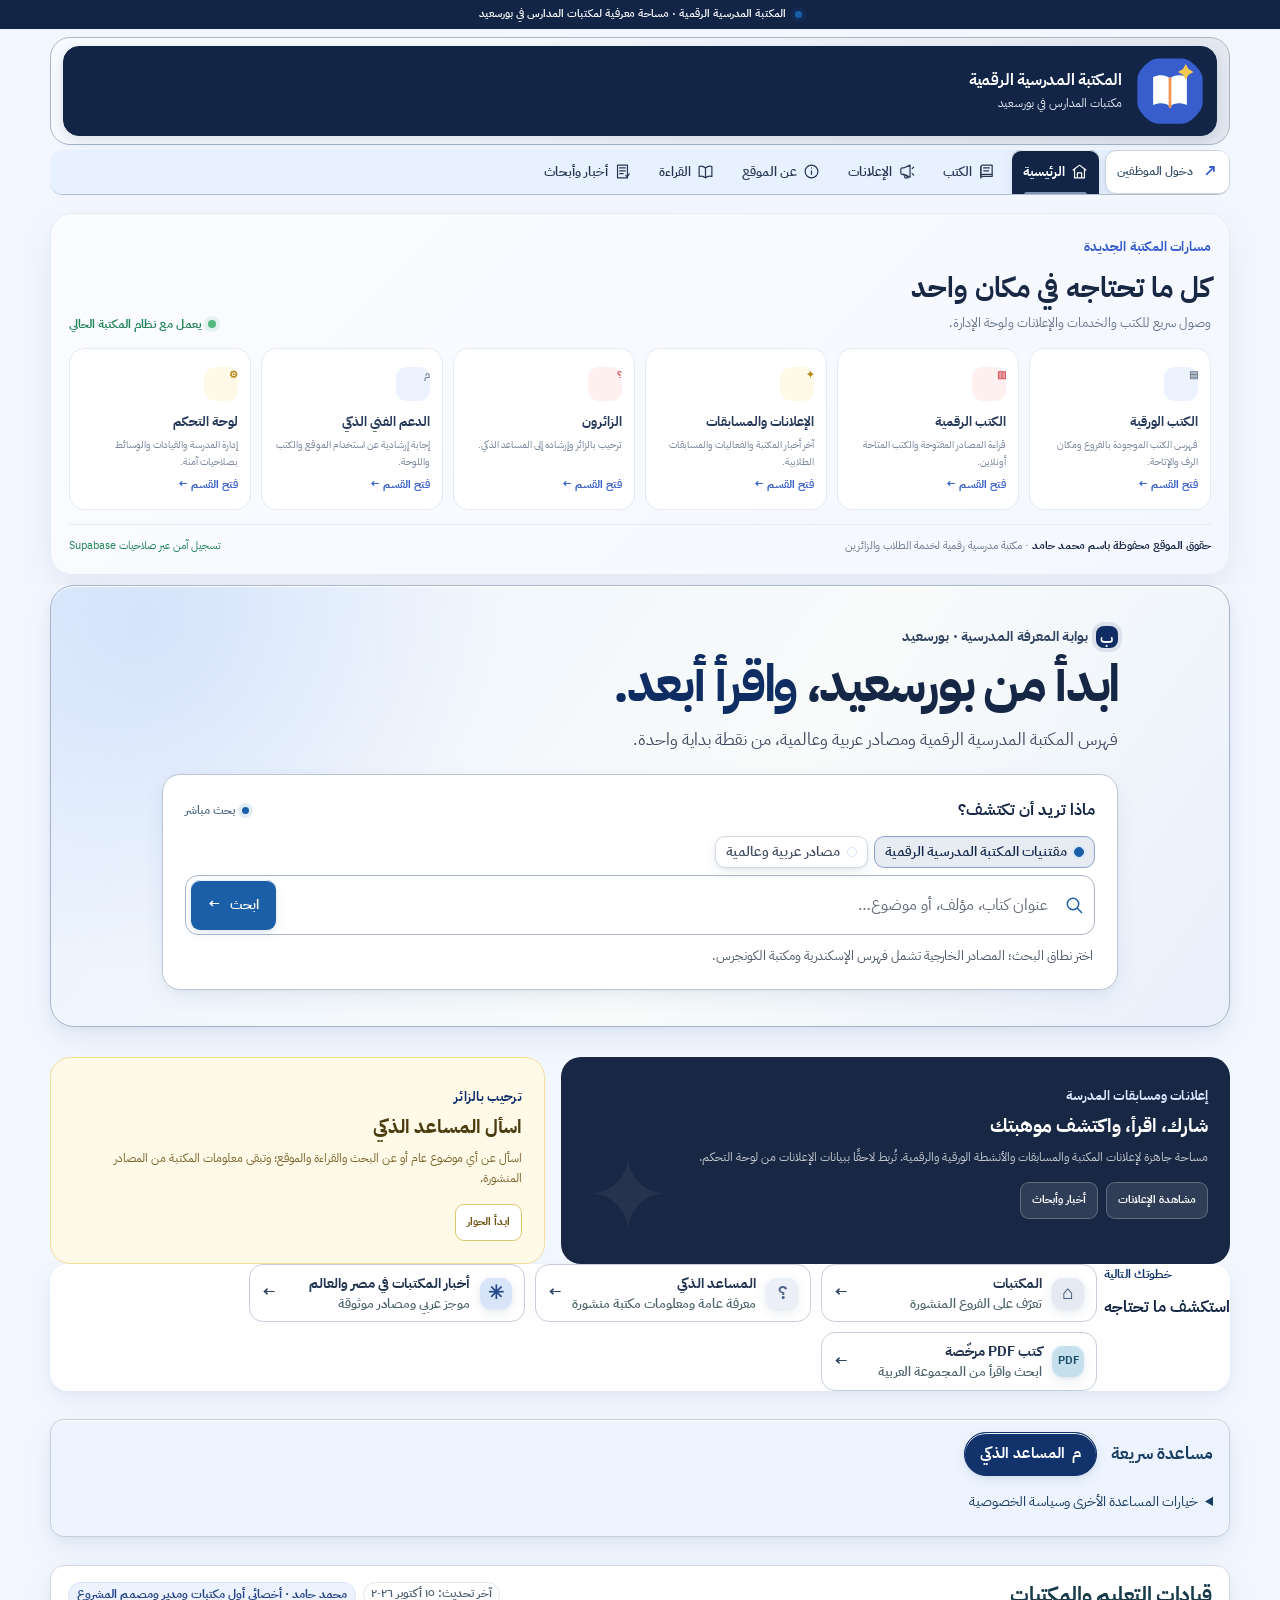
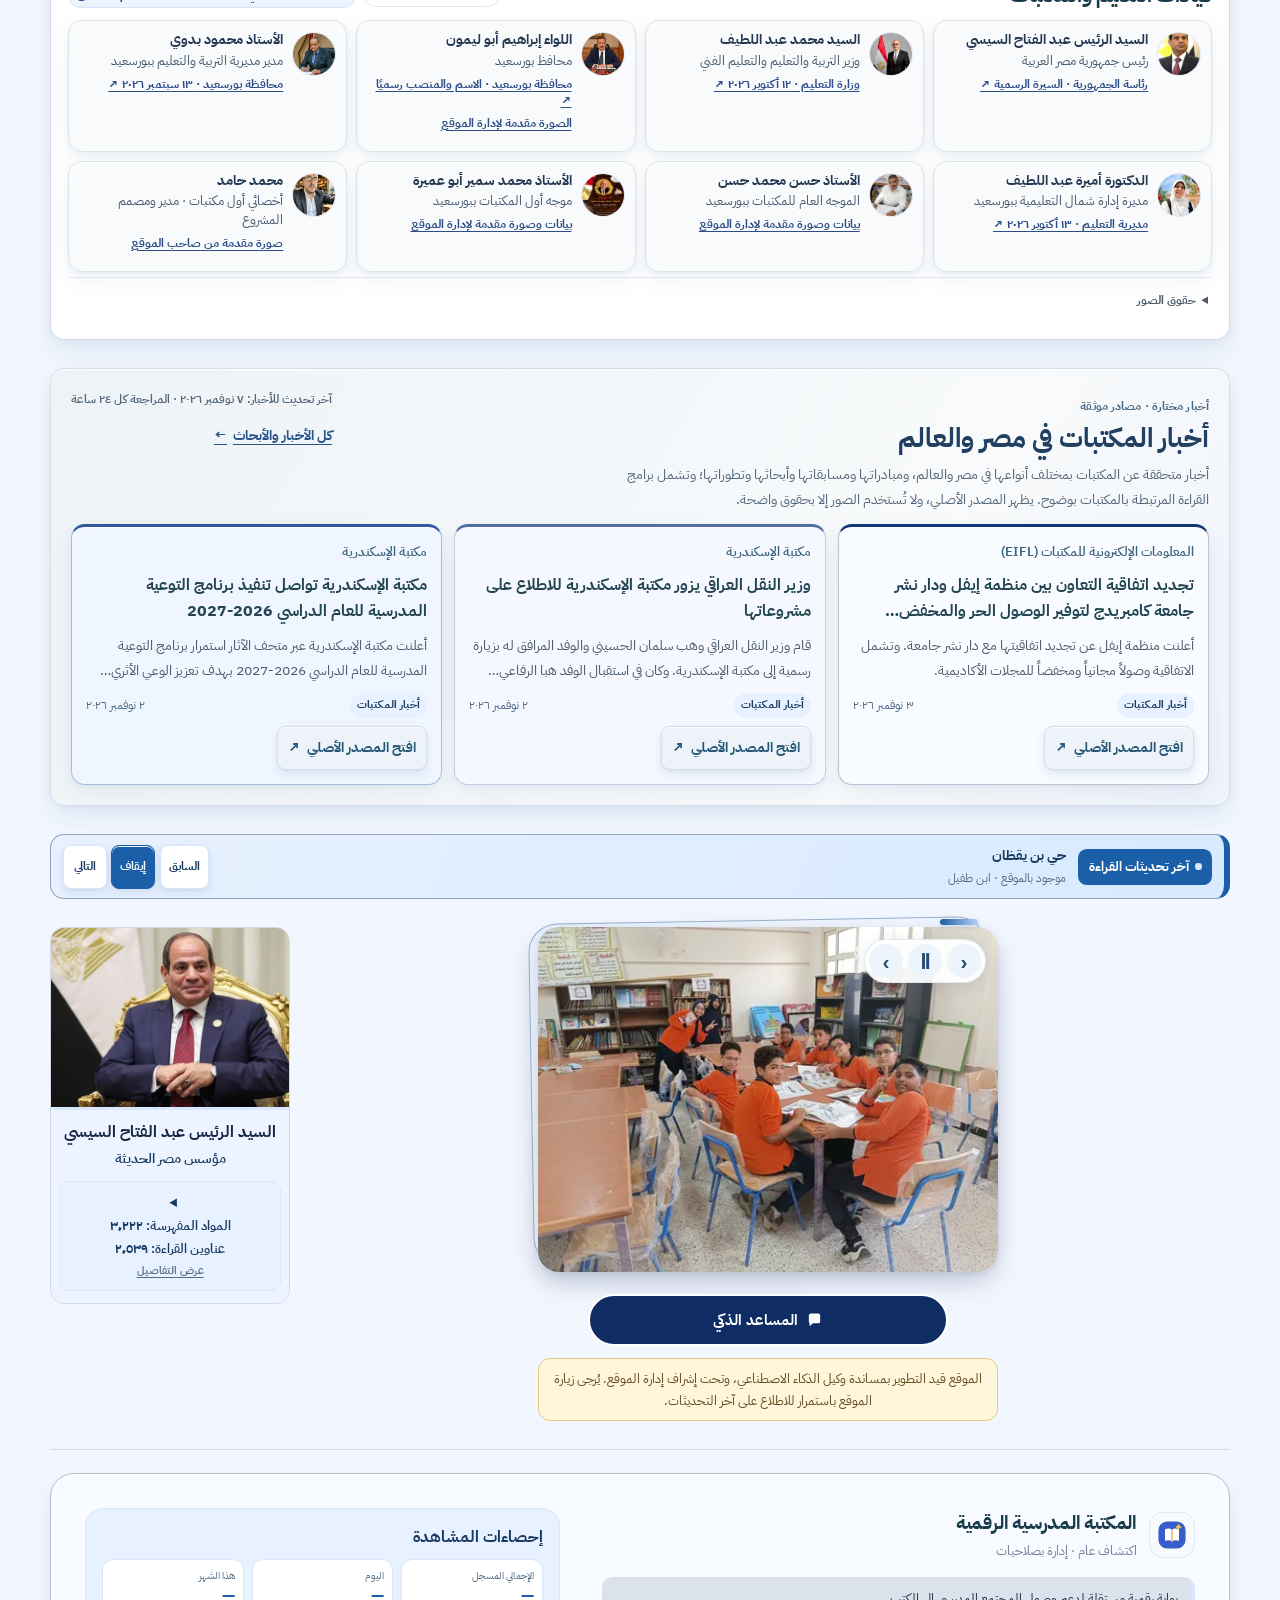
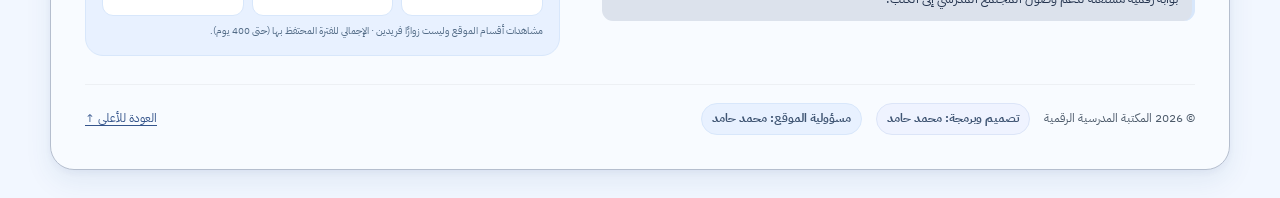
==== commit cb368a8f: "Add verified multilingual reading records Add two French open books and one Spanish research paper t" ====
--- a/index.html
+++ b/index.html
@@ -36,7 +36,7 @@
   <script type="module" src="school-branding-bootstrap.mjs?v=aa669c7d4430fade"></script>
   <script type="module" src="site-media-public.js?v=32e20cc432e340e7"></script>
   <script type="module" src="header-photo-carousel.js?v=7c4d773d0678a0be"></script>
-  <script type="module" src="app.js?v=936c9b41babd8fec"></script>
+  <script type="module" src="app.js?v=8bb99c7daa41ec4b"></script>
   <script type="module" src="book-catalog-assistant.js?v=da14aa037db0a967"></script>
   <script type="module" src="global-reading.js?v=5d64ca08e2de5f20"></script>
   <script type="module" src="education-research.js?v=e1dbe97e4e150c92"></script>
@@ -509,9 +509,9 @@
               <strong class="president-banner-name" id="presidentBannerName">السيد الرئيس عبد الفتاح السيسي</strong>
               <span class="president-banner-title" id="presidentBannerTitle">مؤسس مصر الحديثة</span>
               <details class="president-banner-site-note" id="headerReadingSummary" aria-label="إحصاءات الفهرسة والقراءة">
-                <summary class="header-reading-overview"><span>المواد المفهرسة: <strong data-reading-count="indexedRecords">٣٬٢١٨</strong></span><span>عناوين القراءة: <strong data-reading-count="total">٢٬٥٣٦</strong></span></summary>
-                <p>المواد المفهرسة: <strong data-reading-count="indexedRecords">٣٬٢١٨</strong><br>كتب ومجلدات كاملة: <strong data-reading-count="completeBooks">١٬٣٥١</strong><br>دوريات: <strong data-reading-count="periodicals">٥٣١</strong><br>سجلات فهرسة فقط: <strong data-reading-count="catalogOnly">٦٨٢</strong></p>
-                <p class="header-reading-counts" aria-live="polite" aria-atomic="true">عناوين القراءة: <strong data-reading-count="total">٢٬٥٣٦</strong><br>عناوين لها رابط قراءة: <strong data-reading-count="online">٢٬٥٣٦</strong><br>عناوين لها رابط <bdi>PDF</bdi>: <strong data-reading-count="pdf">٢٬٤٠٨</strong> (ضمن الإجمالي).<br>منها عناوين بروابط <bdi>PDF</bdi> خارجية: <strong data-reading-count="externalPdf">٢٬٤٠٥</strong><br>ملفات <bdi>PDF</bdi> مستضافة محليًا: <strong data-reading-count="localPdfFiles">٣</strong></p>
+                <summary class="header-reading-overview"><span>المواد المفهرسة: <strong data-reading-count="indexedRecords">٣٬٢٢٢</strong></span><span>عناوين القراءة: <strong data-reading-count="total">٢٬٥٣٩</strong></span></summary>
+                <p>المواد المفهرسة: <strong data-reading-count="indexedRecords">٣٬٢٢٢</strong><br>كتب ومجلدات كاملة: <strong data-reading-count="completeBooks">١٬٣٥٣</strong><br>دوريات: <strong data-reading-count="periodicals">٥٣٢</strong><br>سجلات فهرسة فقط: <strong data-reading-count="catalogOnly">٦٨٣</strong></p>
+                <p class="header-reading-counts" aria-live="polite" aria-atomic="true">عناوين القراءة: <strong data-reading-count="total">٢٬٥٣٩</strong><br>عناوين لها رابط قراءة: <strong data-reading-count="online">٢٬٥٣٩</strong><br>عناوين لها رابط <bdi>PDF</bdi>: <strong data-reading-count="pdf">٢٬٤١٠</strong> (ضمن الإجمالي).<br>منها عناوين بروابط <bdi>PDF</bdi> خارجية: <strong data-reading-count="externalPdf">٢٬٤٠٧</strong><br>ملفات <bdi>PDF</bdi> مستضافة محليًا: <strong data-reading-count="localPdfFiles">٣</strong></p>
                 <p>رابط PDF لا يعني ملفًا مستضافًا هنا؛ تفتح الروابط الخارجية لدى المصدر وتخضع لإتاحته وشروطه. الروابط ليست ضمانًا لاستمرار التحميل.</p>
                 <p>ستضاف كتب أخرى تباعًا.</p>
                 <p class="header-reading-status" data-reading-status hidden></p>
